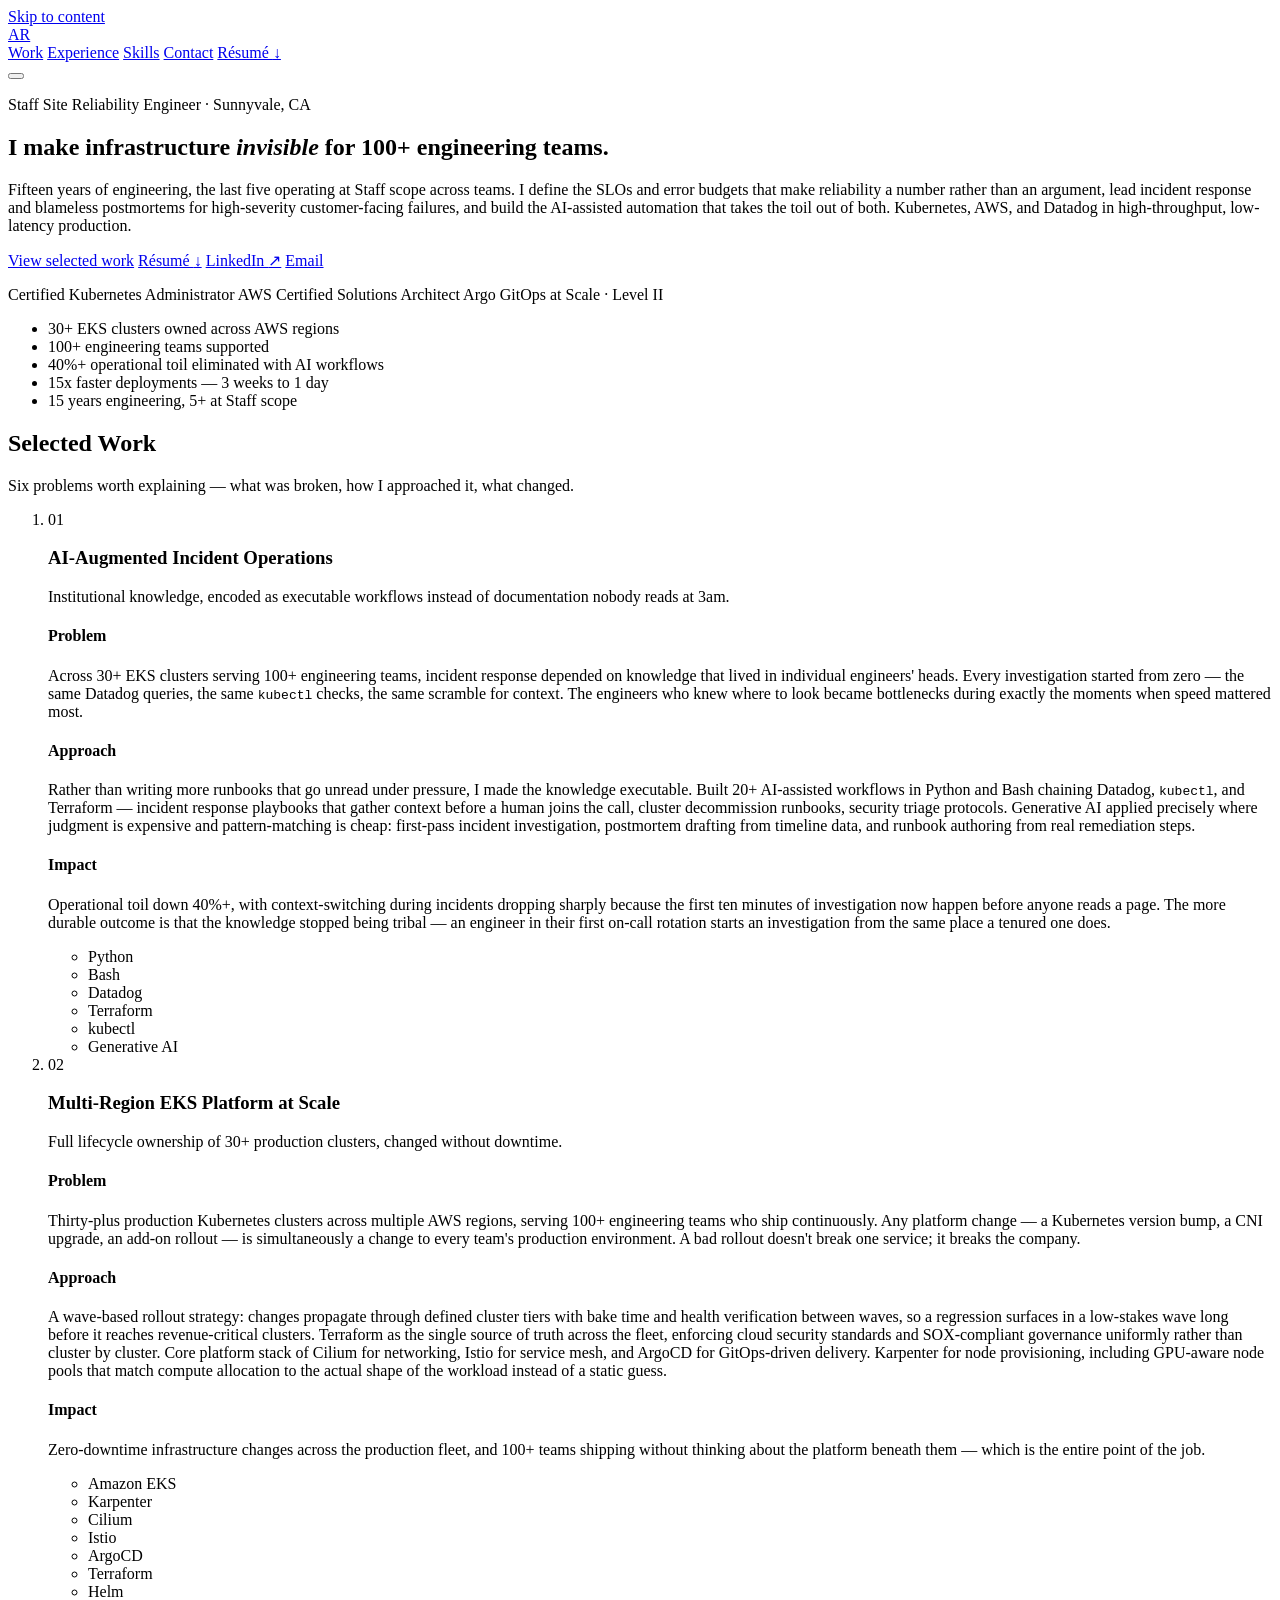
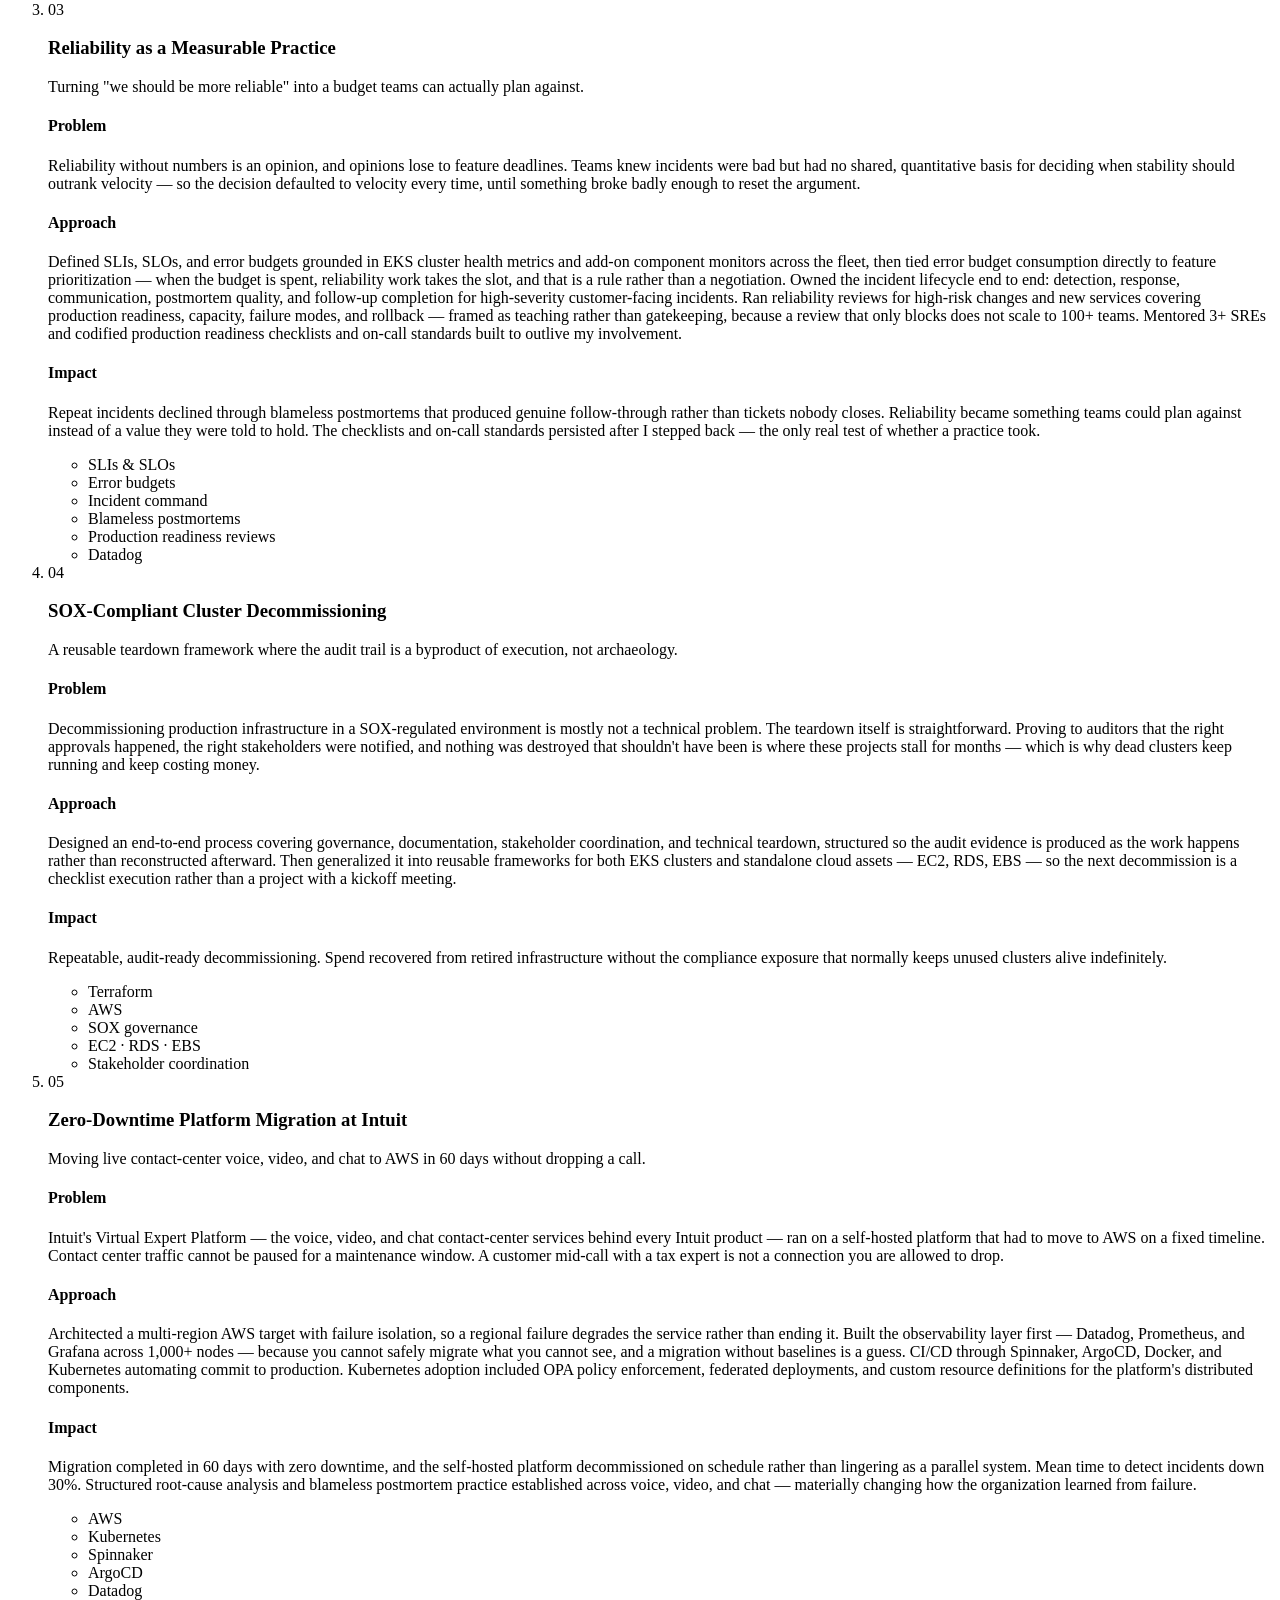
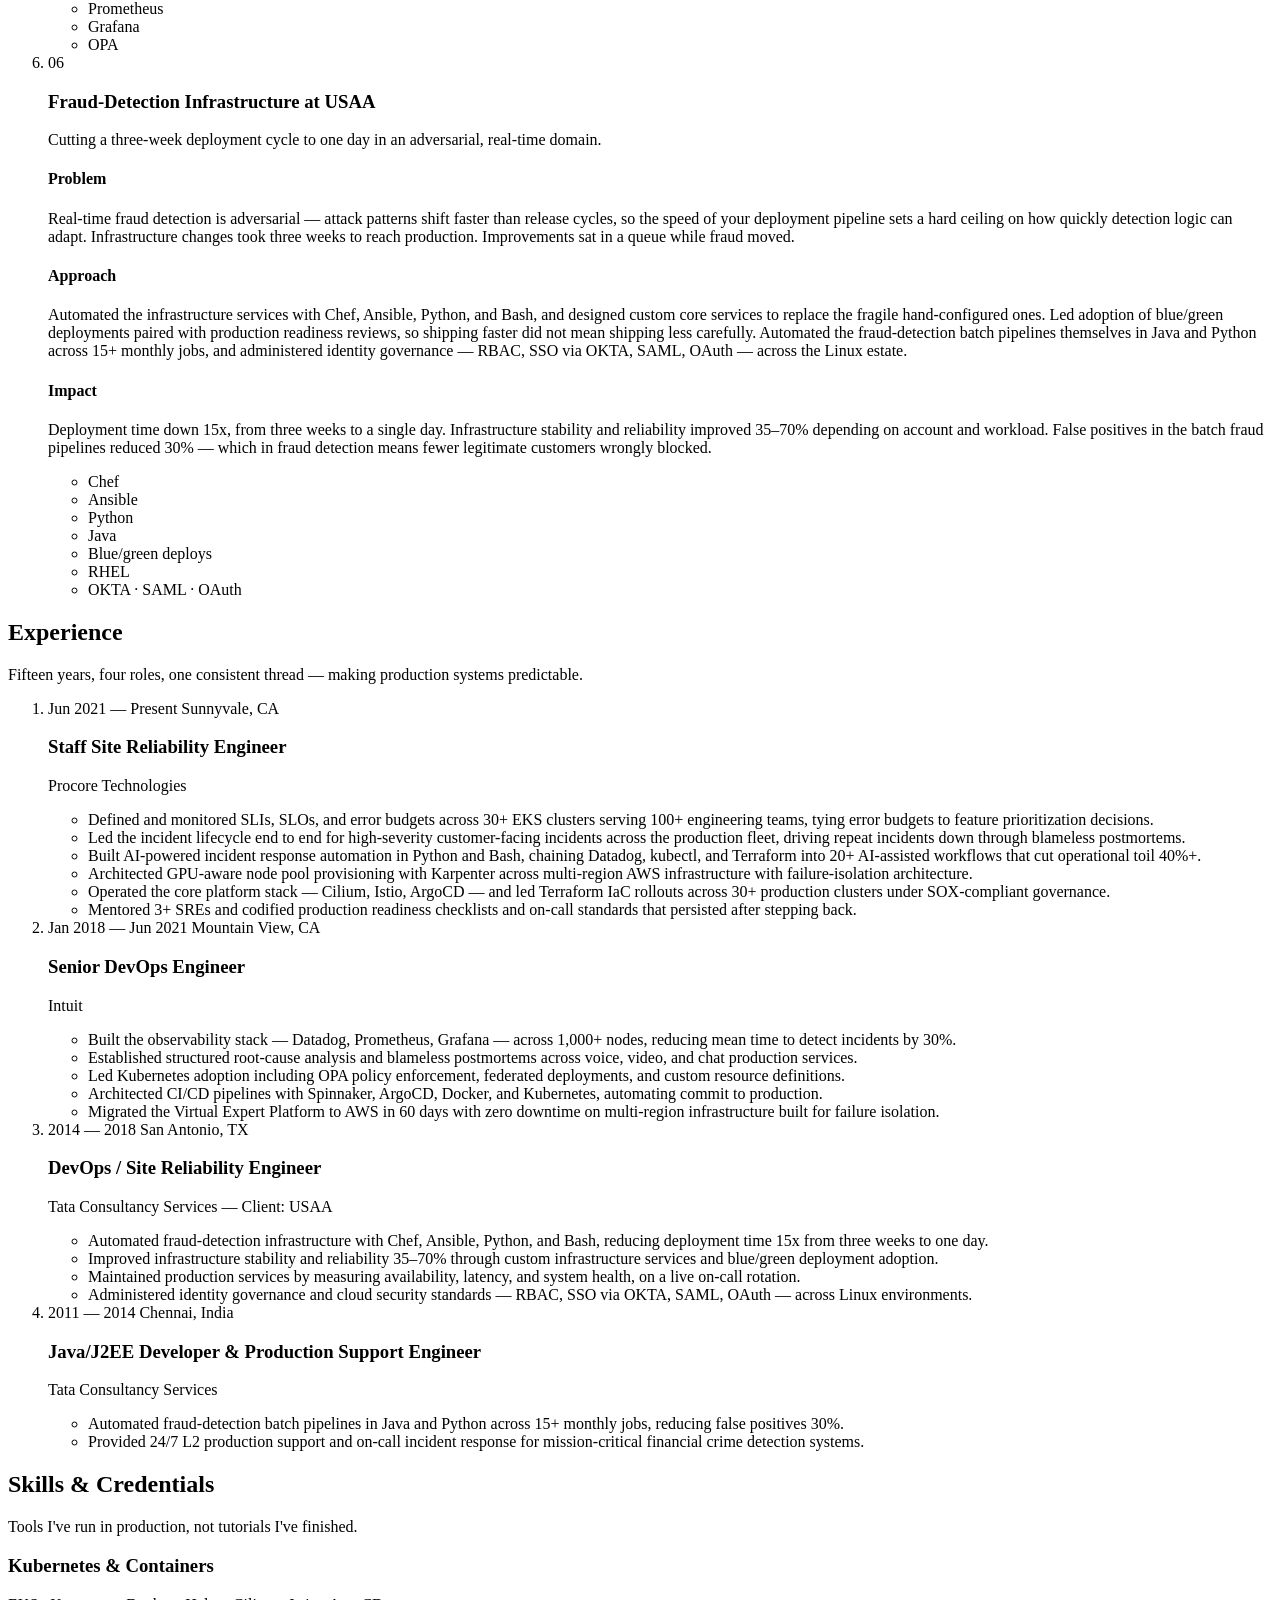
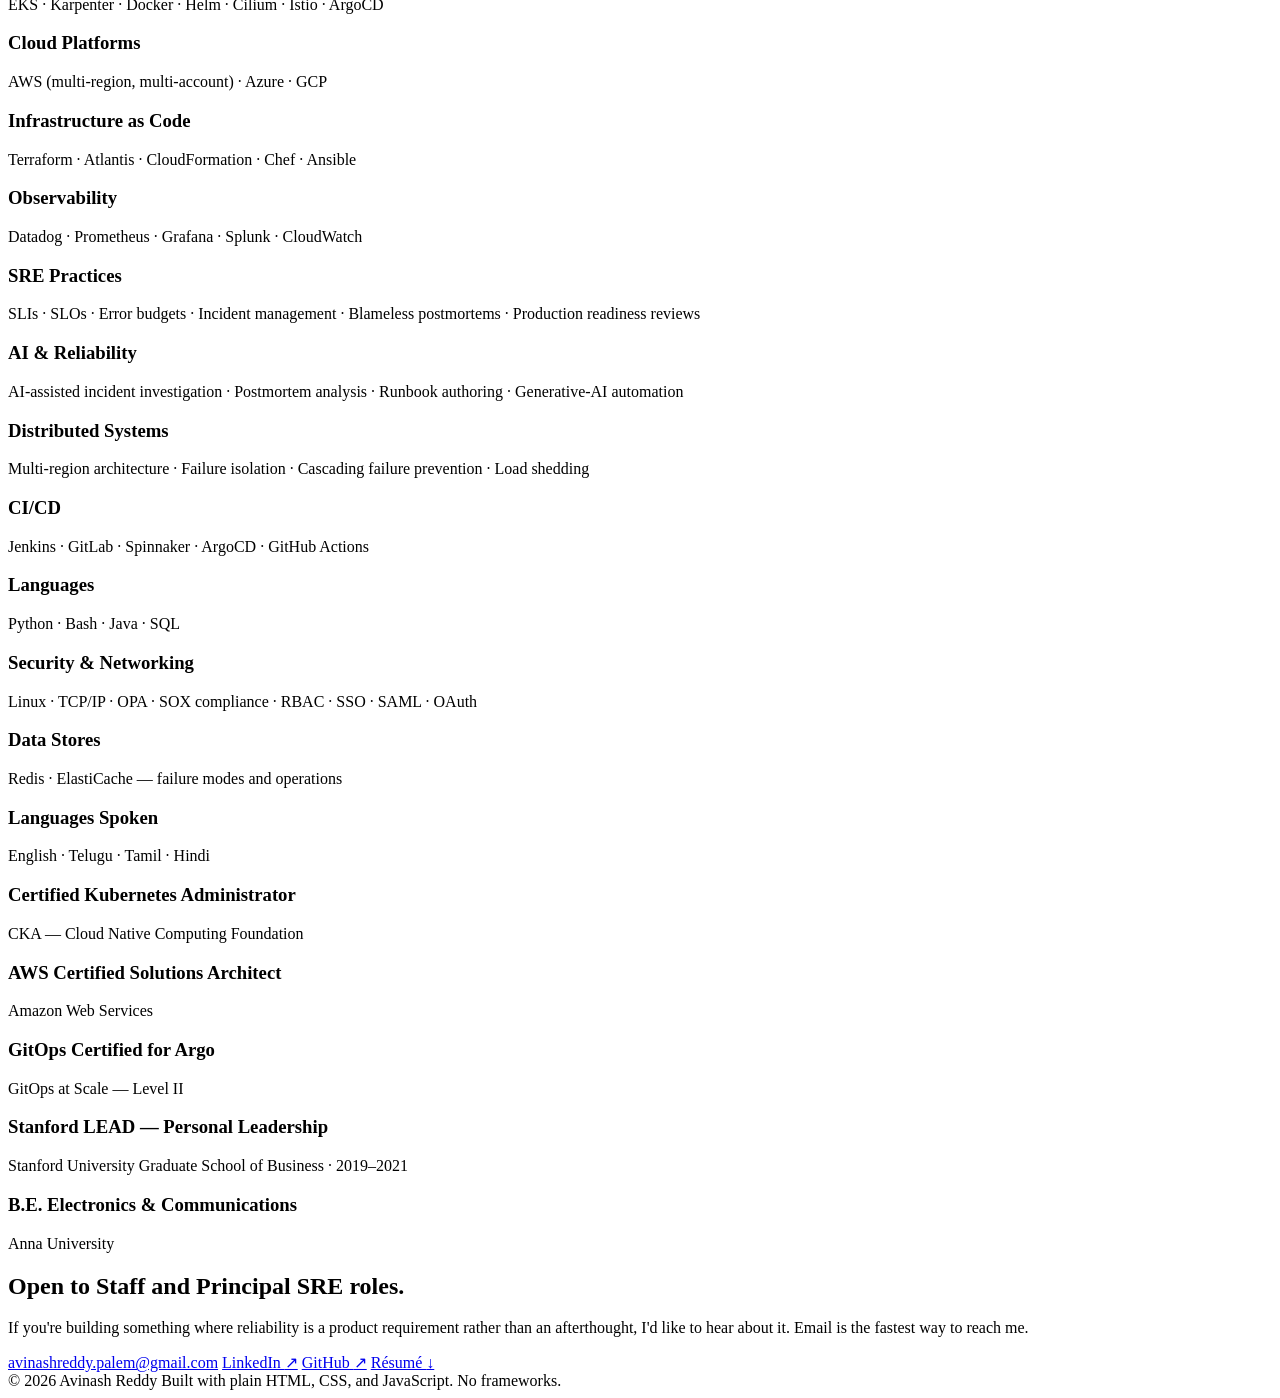
==== index.html @ bb4d5972 "Build Portfolio Site" ====
<!DOCTYPE html>
<html lang="en">
<head>
<meta charset="utf-8">
<meta name="viewport" content="width=device-width, initial-scale=1">
<title>Avinash Reddy — Staff Site Reliability Engineer</title>
<meta name="description" content="Staff Site Reliability Engineer with 15 years of engineering experience. Kubernetes, AWS, and Datadog at scale — 30+ EKS clusters, 100+ engineering teams, SLOs and error budgets, AI-powered incident automation. CKA certified. Sunnyvale, CA.">
<meta name="author" content="Avinash Reddy">
<link rel="canonical" href="https://areddy30.github.io/">

<meta property="og:type" content="profile">
<meta property="og:title" content="Avinash Reddy — Staff Site Reliability Engineer">
<meta property="og:description" content="15 years of engineering. 30+ EKS clusters, 100+ engineering teams, 40%+ operational toil eliminated through AI-powered incident automation.">
<meta property="og:url" content="https://areddy30.github.io/">
<meta property="og:image" content="https://areddy30.github.io/assets/og-image.png">
<meta name="twitter:card" content="summary_large_image">
<meta name="twitter:title" content="Avinash Reddy — Staff Site Reliability Engineer">
<meta name="twitter:description" content="15 years of engineering. 30+ EKS clusters, 100+ engineering teams, 40%+ operational toil eliminated through AI-powered incident automation.">
<meta name="twitter:image" content="https://areddy30.github.io/assets/og-image.png">

<meta name="theme-color" content="#0B0D10">
<link rel="icon" href="assets/favicon.svg" type="image/svg+xml">

<link rel="preconnect" href="https://fonts.googleapis.com">
<link rel="preconnect" href="https://fonts.gstatic.com" crossorigin>
<link href="https://fonts.googleapis.com/css2?family=Inter:wght@400;500;600;700&family=JetBrains+Mono:wght@400;500;700&display=swap" rel="stylesheet">
<link rel="stylesheet" href="css/style.css">

<script type="application/ld+json">
{
  "@context": "https://schema.org",
  "@type": "Person",
  "name": "Avinash Reddy",
  "jobTitle": "Staff Site Reliability Engineer",
  "url": "https://areddy30.github.io/",
  "email": "mailto:avinashreddy.palem@gmail.com",
  "worksFor": { "@type": "Organization", "name": "Procore Technologies" },
  "address": { "@type": "PostalAddress", "addressLocality": "Sunnyvale", "addressRegion": "CA", "addressCountry": "US" },
  "alumniOf": [
    { "@type": "CollegeOrUniversity", "name": "Stanford University Graduate School of Business" },
    { "@type": "CollegeOrUniversity", "name": "Anna University" }
  ],
  "knowsAbout": ["Site Reliability Engineering","Kubernetes","Amazon EKS","AWS","Terraform","Datadog","Service Level Objectives","Error Budgets","Incident Response","Observability","GitOps","ArgoCD","Istio","Cilium","Karpenter","Infrastructure as Code","Distributed Systems"],
  "hasCredential": [
    { "@type": "EducationalOccupationalCredential", "name": "Certified Kubernetes Administrator (CKA)" },
    { "@type": "EducationalOccupationalCredential", "name": "AWS Certified Solutions Architect" },
    { "@type": "EducationalOccupationalCredential", "name": "GitOps Certified for Argo — GitOps at Scale (Level II)" }
  ],
  "sameAs": ["https://www.linkedin.com/in/avinashreddy30","https://github.com/areddy30"]
}
</script>
</head>
<body>

<a class="skip-link" href="#main">Skip to content</a>

<header class="nav" id="nav">
  <div class="nav__inner">
    <a class="nav__mark" href="#top" aria-label="Avinash Reddy — home">AR</a>

    <nav class="nav__links" id="navLinks" aria-label="Primary">
      <a href="#work">Work</a>
      <a href="#experience">Experience</a>
      <a href="#skills">Skills</a>
      <a href="#contact">Contact</a>
      <a class="nav__cta" href="assets/resume.pdf" download>Résumé <span aria-hidden="true">↓</span></a>
    </nav>

    <button class="nav__toggle" id="navToggle" aria-label="Open menu" aria-expanded="false" aria-controls="navLinks">
      <span></span><span></span><span></span>
    </button>
  </div>
</header>

<main id="main">

  <!-- ============ HERO ============ -->
  <section class="hero" id="top">
    <div class="wrap">
      <p class="hero__eyebrow reveal">Staff Site Reliability Engineer · Sunnyvale, CA</p>

      <h1 class="hero__title reveal">
        I make infrastructure <em>invisible</em> for 100+ engineering teams.
      </h1>

      <p class="hero__lede reveal">
        Fifteen years of engineering, the last five operating at Staff scope across teams. I define the
        SLOs and error budgets that make reliability a number rather than an argument, lead incident
        response and blameless postmortems for high-severity customer-facing failures, and build the
        AI-assisted automation that takes the toil out of both. Kubernetes, AWS, and Datadog in
        high-throughput, low-latency production.
      </p>

      <div class="hero__actions reveal">
        <a class="btn btn--primary" href="#work">View selected work</a>
        <a class="btn" href="assets/resume.pdf" download>Résumé <span aria-hidden="true">↓</span></a>
        <a class="btn" href="https://www.linkedin.com/in/avinashreddy30" target="_blank" rel="noopener">LinkedIn <span aria-hidden="true">↗</span></a>
        <a class="btn" href="mailto:avinashreddy.palem@gmail.com">Email</a>
      </div>

      <p class="hero__creds reveal">
        <span>Certified Kubernetes Administrator</span>
        <span>AWS Certified Solutions Architect</span>
        <span>Argo GitOps at Scale · Level II</span>
      </p>
    </div>
  </section>

  <!-- ============ METRICS ============ -->
  <section class="metrics" aria-label="Impact at a glance">
    <div class="wrap">
      <ul class="metrics__grid">
        <li class="metric reveal">
          <span class="metric__fig" data-count="30" data-suffix="+">30+</span>
          <span class="metric__label">EKS clusters owned across AWS regions</span>
        </li>
        <li class="metric reveal">
          <span class="metric__fig" data-count="100" data-suffix="+">100+</span>
          <span class="metric__label">engineering teams supported</span>
        </li>
        <li class="metric reveal">
          <span class="metric__fig" data-count="40" data-suffix="%+">40%+</span>
          <span class="metric__label">operational toil eliminated with AI workflows</span>
        </li>
        <li class="metric reveal">
          <span class="metric__fig" data-count="15" data-suffix="x">15x</span>
          <span class="metric__label">faster deployments — 3 weeks to 1 day</span>
        </li>
        <li class="metric reveal">
          <span class="metric__fig" data-count="15" data-suffix="">15</span>
          <span class="metric__label">years engineering, 5+ at Staff scope</span>
        </li>
      </ul>
    </div>
  </section>

  <!-- ============ WORK ============ -->
  <section class="section" id="work">
    <div class="wrap">
      <header class="section__head reveal">
        <h2 class="section__title">Selected Work</h2>
        <p class="section__note">Six problems worth explaining — what was broken, how I approached it, what changed.</p>
      </header>

      <ol class="cases">

        <li class="case reveal">
          <div class="case__num" aria-hidden="true">01</div>
          <div class="case__body">
            <h3 class="case__title">AI-Augmented Incident Operations</h3>
            <p class="case__sum">Institutional knowledge, encoded as executable workflows instead of documentation nobody reads at 3am.</p>

            <div class="case__block">
              <h4>Problem</h4>
              <p>Across 30+ EKS clusters serving 100+ engineering teams, incident response depended on knowledge that lived in individual engineers' heads. Every investigation started from zero — the same Datadog queries, the same <code>kubectl</code> checks, the same scramble for context. The engineers who knew where to look became bottlenecks during exactly the moments when speed mattered most.</p>
            </div>

            <div class="case__block">
              <h4>Approach</h4>
              <p>Rather than writing more runbooks that go unread under pressure, I made the knowledge executable. Built 20+ AI-assisted workflows in Python and Bash chaining Datadog, <code>kubectl</code>, and Terraform — incident response playbooks that gather context before a human joins the call, cluster decommission runbooks, security triage protocols. Generative AI applied precisely where judgment is expensive and pattern-matching is cheap: first-pass incident investigation, postmortem drafting from timeline data, and runbook authoring from real remediation steps.</p>
            </div>

            <div class="case__block">
              <h4>Impact</h4>
              <p>Operational toil down 40%+, with context-switching during incidents dropping sharply because the first ten minutes of investigation now happen before anyone reads a page. The more durable outcome is that the knowledge stopped being tribal — an engineer in their first on-call rotation starts an investigation from the same place a tenured one does.</p>
            </div>

            <ul class="tags"><li>Python</li><li>Bash</li><li>Datadog</li><li>Terraform</li><li>kubectl</li><li>Generative AI</li></ul>
          </div>
        </li>

        <li class="case reveal">
          <div class="case__num" aria-hidden="true">02</div>
          <div class="case__body">
            <h3 class="case__title">Multi-Region EKS Platform at Scale</h3>
            <p class="case__sum">Full lifecycle ownership of 30+ production clusters, changed without downtime.</p>

            <div class="case__block">
              <h4>Problem</h4>
              <p>Thirty-plus production Kubernetes clusters across multiple AWS regions, serving 100+ engineering teams who ship continuously. Any platform change — a Kubernetes version bump, a CNI upgrade, an add-on rollout — is simultaneously a change to every team's production environment. A bad rollout doesn't break one service; it breaks the company.</p>
            </div>

            <div class="case__block">
              <h4>Approach</h4>
              <p>A wave-based rollout strategy: changes propagate through defined cluster tiers with bake time and health verification between waves, so a regression surfaces in a low-stakes wave long before it reaches revenue-critical clusters. Terraform as the single source of truth across the fleet, enforcing cloud security standards and SOX-compliant governance uniformly rather than cluster by cluster. Core platform stack of Cilium for networking, Istio for service mesh, and ArgoCD for GitOps-driven delivery. Karpenter for node provisioning, including GPU-aware node pools that match compute allocation to the actual shape of the workload instead of a static guess.</p>
            </div>

            <div class="case__block">
              <h4>Impact</h4>
              <p>Zero-downtime infrastructure changes across the production fleet, and 100+ teams shipping without thinking about the platform beneath them — which is the entire point of the job.</p>
            </div>

            <ul class="tags"><li>Amazon EKS</li><li>Karpenter</li><li>Cilium</li><li>Istio</li><li>ArgoCD</li><li>Terraform</li><li>Helm</li></ul>
          </div>
        </li>

        <li class="case reveal">
          <div class="case__num" aria-hidden="true">03</div>
          <div class="case__body">
            <h3 class="case__title">Reliability as a Measurable Practice</h3>
            <p class="case__sum">Turning "we should be more reliable" into a budget teams can actually plan against.</p>

            <div class="case__block">
              <h4>Problem</h4>
              <p>Reliability without numbers is an opinion, and opinions lose to feature deadlines. Teams knew incidents were bad but had no shared, quantitative basis for deciding when stability should outrank velocity — so the decision defaulted to velocity every time, until something broke badly enough to reset the argument.</p>
            </div>

            <div class="case__block">
              <h4>Approach</h4>
              <p>Defined SLIs, SLOs, and error budgets grounded in EKS cluster health metrics and add-on component monitors across the fleet, then tied error budget consumption directly to feature prioritization — when the budget is spent, reliability work takes the slot, and that is a rule rather than a negotiation. Owned the incident lifecycle end to end: detection, response, communication, postmortem quality, and follow-up completion for high-severity customer-facing incidents. Ran reliability reviews for high-risk changes and new services covering production readiness, capacity, failure modes, and rollback — framed as teaching rather than gatekeeping, because a review that only blocks does not scale to 100+ teams. Mentored 3+ SREs and codified production readiness checklists and on-call standards built to outlive my involvement.</p>
            </div>

            <div class="case__block">
              <h4>Impact</h4>
              <p>Repeat incidents declined through blameless postmortems that produced genuine follow-through rather than tickets nobody closes. Reliability became something teams could plan against instead of a value they were told to hold. The checklists and on-call standards persisted after I stepped back — the only real test of whether a practice took.</p>
            </div>

            <ul class="tags"><li>SLIs &amp; SLOs</li><li>Error budgets</li><li>Incident command</li><li>Blameless postmortems</li><li>Production readiness reviews</li><li>Datadog</li></ul>
          </div>
        </li>

        <li class="case reveal">
          <div class="case__num" aria-hidden="true">04</div>
          <div class="case__body">
            <h3 class="case__title">SOX-Compliant Cluster Decommissioning</h3>
            <p class="case__sum">A reusable teardown framework where the audit trail is a byproduct of execution, not archaeology.</p>

            <div class="case__block">
              <h4>Problem</h4>
              <p>Decommissioning production infrastructure in a SOX-regulated environment is mostly not a technical problem. The teardown itself is straightforward. Proving to auditors that the right approvals happened, the right stakeholders were notified, and nothing was destroyed that shouldn't have been is where these projects stall for months — which is why dead clusters keep running and keep costing money.</p>
            </div>

            <div class="case__block">
              <h4>Approach</h4>
              <p>Designed an end-to-end process covering governance, documentation, stakeholder coordination, and technical teardown, structured so the audit evidence is produced as the work happens rather than reconstructed afterward. Then generalized it into reusable frameworks for both EKS clusters and standalone cloud assets — EC2, RDS, EBS — so the next decommission is a checklist execution rather than a project with a kickoff meeting.</p>
            </div>

            <div class="case__block">
              <h4>Impact</h4>
              <p>Repeatable, audit-ready decommissioning. Spend recovered from retired infrastructure without the compliance exposure that normally keeps unused clusters alive indefinitely.</p>
            </div>

            <ul class="tags"><li>Terraform</li><li>AWS</li><li>SOX governance</li><li>EC2 · RDS · EBS</li><li>Stakeholder coordination</li></ul>
          </div>
        </li>

        <li class="case reveal">
          <div class="case__num" aria-hidden="true">05</div>
          <div class="case__body">
            <h3 class="case__title">Zero-Downtime Platform Migration at Intuit</h3>
            <p class="case__sum">Moving live contact-center voice, video, and chat to AWS in 60 days without dropping a call.</p>

            <div class="case__block">
              <h4>Problem</h4>
              <p>Intuit's Virtual Expert Platform — the voice, video, and chat contact-center services behind every Intuit product — ran on a self-hosted platform that had to move to AWS on a fixed timeline. Contact center traffic cannot be paused for a maintenance window. A customer mid-call with a tax expert is not a connection you are allowed to drop.</p>
            </div>

            <div class="case__block">
              <h4>Approach</h4>
              <p>Architected a multi-region AWS target with failure isolation, so a regional failure degrades the service rather than ending it. Built the observability layer first — Datadog, Prometheus, and Grafana across 1,000+ nodes — because you cannot safely migrate what you cannot see, and a migration without baselines is a guess. CI/CD through Spinnaker, ArgoCD, Docker, and Kubernetes automating commit to production. Kubernetes adoption included OPA policy enforcement, federated deployments, and custom resource definitions for the platform's distributed components.</p>
            </div>

            <div class="case__block">
              <h4>Impact</h4>
              <p>Migration completed in 60 days with zero downtime, and the self-hosted platform decommissioned on schedule rather than lingering as a parallel system. Mean time to detect incidents down 30%. Structured root-cause analysis and blameless postmortem practice established across voice, video, and chat — materially changing how the organization learned from failure.</p>
            </div>

            <ul class="tags"><li>AWS</li><li>Kubernetes</li><li>Spinnaker</li><li>ArgoCD</li><li>Datadog</li><li>Prometheus</li><li>Grafana</li><li>OPA</li></ul>
          </div>
        </li>

        <li class="case reveal">
          <div class="case__num" aria-hidden="true">06</div>
          <div class="case__body">
            <h3 class="case__title">Fraud-Detection Infrastructure at USAA</h3>
            <p class="case__sum">Cutting a three-week deployment cycle to one day in an adversarial, real-time domain.</p>

            <div class="case__block">
              <h4>Problem</h4>
              <p>Real-time fraud detection is adversarial — attack patterns shift faster than release cycles, so the speed of your deployment pipeline sets a hard ceiling on how quickly detection logic can adapt. Infrastructure changes took three weeks to reach production. Improvements sat in a queue while fraud moved.</p>
            </div>

            <div class="case__block">
              <h4>Approach</h4>
              <p>Automated the infrastructure services with Chef, Ansible, Python, and Bash, and designed custom core services to replace the fragile hand-configured ones. Led adoption of blue/green deployments paired with production readiness reviews, so shipping faster did not mean shipping less carefully. Automated the fraud-detection batch pipelines themselves in Java and Python across 15+ monthly jobs, and administered identity governance — RBAC, SSO via OKTA, SAML, OAuth — across the Linux estate.</p>
            </div>

            <div class="case__block">
              <h4>Impact</h4>
              <p>Deployment time down 15x, from three weeks to a single day. Infrastructure stability and reliability improved 35–70% depending on account and workload. False positives in the batch fraud pipelines reduced 30% — which in fraud detection means fewer legitimate customers wrongly blocked.</p>
            </div>

            <ul class="tags"><li>Chef</li><li>Ansible</li><li>Python</li><li>Java</li><li>Blue/green deploys</li><li>RHEL</li><li>OKTA · SAML · OAuth</li></ul>
          </div>
        </li>

      </ol>
    </div>
  </section>

  <!-- ============ EXPERIENCE ============ -->
  <section class="section" id="experience">
    <div class="wrap">
      <header class="section__head reveal">
        <h2 class="section__title">Experience</h2>
        <p class="section__note">Fifteen years, four roles, one consistent thread — making production systems predictable.</p>
      </header>

      <ol class="roles">

        <li class="role reveal">
          <div class="role__meta">
            <span class="role__dates">Jun 2021 — Present</span>
            <span class="role__loc">Sunnyvale, CA</span>
          </div>
          <div class="role__body">
            <h3 class="role__title">Staff Site Reliability Engineer</h3>
            <p class="role__co">Procore Technologies</p>
            <ul class="role__points">
              <li>Defined and monitored SLIs, SLOs, and error budgets across 30+ EKS clusters serving 100+ engineering teams, tying error budgets to feature prioritization decisions.</li>
              <li>Led the incident lifecycle end to end for high-severity customer-facing incidents across the production fleet, driving repeat incidents down through blameless postmortems.</li>
              <li>Built AI-powered incident response automation in Python and Bash, chaining Datadog, kubectl, and Terraform into 20+ AI-assisted workflows that cut operational toil 40%+.</li>
              <li>Architected GPU-aware node pool provisioning with Karpenter across multi-region AWS infrastructure with failure-isolation architecture.</li>
              <li>Operated the core platform stack — Cilium, Istio, ArgoCD — and led Terraform IaC rollouts across 30+ production clusters under SOX-compliant governance.</li>
              <li>Mentored 3+ SREs and codified production readiness checklists and on-call standards that persisted after stepping back.</li>
            </ul>
          </div>
        </li>

        <li class="role reveal">
          <div class="role__meta">
            <span class="role__dates">Jan 2018 — Jun 2021</span>
            <span class="role__loc">Mountain View, CA</span>
          </div>
          <div class="role__body">
            <h3 class="role__title">Senior DevOps Engineer</h3>
            <p class="role__co">Intuit</p>
            <ul class="role__points">
              <li>Built the observability stack — Datadog, Prometheus, Grafana — across 1,000+ nodes, reducing mean time to detect incidents by 30%.</li>
              <li>Established structured root-cause analysis and blameless postmortems across voice, video, and chat production services.</li>
              <li>Led Kubernetes adoption including OPA policy enforcement, federated deployments, and custom resource definitions.</li>
              <li>Architected CI/CD pipelines with Spinnaker, ArgoCD, Docker, and Kubernetes, automating commit to production.</li>
              <li>Migrated the Virtual Expert Platform to AWS in 60 days with zero downtime on multi-region infrastructure built for failure isolation.</li>
            </ul>
          </div>
        </li>

        <li class="role reveal">
          <div class="role__meta">
            <span class="role__dates">2014 — 2018</span>
            <span class="role__loc">San Antonio, TX</span>
          </div>
          <div class="role__body">
            <h3 class="role__title">DevOps / Site Reliability Engineer</h3>
            <p class="role__co">Tata Consultancy Services <span class="role__client">— Client: USAA</span></p>
            <ul class="role__points">
              <li>Automated fraud-detection infrastructure with Chef, Ansible, Python, and Bash, reducing deployment time 15x from three weeks to one day.</li>
              <li>Improved infrastructure stability and reliability 35–70% through custom infrastructure services and blue/green deployment adoption.</li>
              <li>Maintained production services by measuring availability, latency, and system health, on a live on-call rotation.</li>
              <li>Administered identity governance and cloud security standards — RBAC, SSO via OKTA, SAML, OAuth — across Linux environments.</li>
            </ul>
          </div>
        </li>

        <li class="role reveal">
          <div class="role__meta">
            <span class="role__dates">2011 — 2014</span>
            <span class="role__loc">Chennai, India</span>
          </div>
          <div class="role__body">
            <h3 class="role__title">Java/J2EE Developer &amp; Production Support Engineer</h3>
            <p class="role__co">Tata Consultancy Services</p>
            <ul class="role__points">
              <li>Automated fraud-detection batch pipelines in Java and Python across 15+ monthly jobs, reducing false positives 30%.</li>
              <li>Provided 24/7 L2 production support and on-call incident response for mission-critical financial crime detection systems.</li>
            </ul>
          </div>
        </li>

      </ol>
    </div>
  </section>

  <!-- ============ SKILLS ============ -->
  <section class="section" id="skills">
    <div class="wrap">
      <header class="section__head reveal">
        <h2 class="section__title">Skills &amp; Credentials</h2>
        <p class="section__note">Tools I've run in production, not tutorials I've finished.</p>
      </header>

      <div class="skills reveal">
        <div class="skill"><h3>Kubernetes &amp; Containers</h3><p>EKS · Karpenter · Docker · Helm · Cilium · Istio · ArgoCD</p></div>
        <div class="skill"><h3>Cloud Platforms</h3><p>AWS (multi-region, multi-account) · Azure · GCP</p></div>
        <div class="skill"><h3>Infrastructure as Code</h3><p>Terraform · Atlantis · CloudFormation · Chef · Ansible</p></div>
        <div class="skill"><h3>Observability</h3><p>Datadog · Prometheus · Grafana · Splunk · CloudWatch</p></div>
        <div class="skill"><h3>SRE Practices</h3><p>SLIs · SLOs · Error budgets · Incident management · Blameless postmortems · Production readiness reviews</p></div>
        <div class="skill"><h3>AI &amp; Reliability</h3><p>AI-assisted incident investigation · Postmortem analysis · Runbook authoring · Generative-AI automation</p></div>
        <div class="skill"><h3>Distributed Systems</h3><p>Multi-region architecture · Failure isolation · Cascading failure prevention · Load shedding</p></div>
        <div class="skill"><h3>CI/CD</h3><p>Jenkins · GitLab · Spinnaker · ArgoCD · GitHub Actions</p></div>
        <div class="skill"><h3>Languages</h3><p>Python · Bash · Java · SQL</p></div>
        <div class="skill"><h3>Security &amp; Networking</h3><p>Linux · TCP/IP · OPA · SOX compliance · RBAC · SSO · SAML · OAuth</p></div>
        <div class="skill"><h3>Data Stores</h3><p>Redis · ElastiCache — failure modes and operations</p></div>
        <div class="skill"><h3>Languages Spoken</h3><p>English · Telugu · Tamil · Hindi</p></div>
      </div>

      <div class="creds reveal">
        <div class="cred">
          <h3>Certified Kubernetes Administrator</h3>
          <p>CKA — Cloud Native Computing Foundation</p>
        </div>
        <div class="cred">
          <h3>AWS Certified Solutions Architect</h3>
          <p>Amazon Web Services</p>
        </div>
        <div class="cred">
          <h3>GitOps Certified for Argo</h3>
          <p>GitOps at Scale — Level II</p>
        </div>
        <div class="cred">
          <h3>Stanford LEAD — Personal Leadership</h3>
          <p>Stanford University Graduate School of Business · 2019–2021</p>
        </div>
        <div class="cred">
          <h3>B.E. Electronics &amp; Communications</h3>
          <p>Anna University</p>
        </div>
      </div>
    </div>
  </section>

  <!-- ============ CONTACT ============ -->
  <section class="contact" id="contact">
    <div class="wrap">
      <h2 class="contact__title reveal">Open to Staff and Principal SRE roles.</h2>
      <p class="contact__lede reveal">
        If you're building something where reliability is a product requirement rather than an afterthought,
        I'd like to hear about it. Email is the fastest way to reach me.
      </p>
      <div class="contact__links reveal">
        <a class="btn btn--primary" href="mailto:avinashreddy.palem@gmail.com">avinashreddy.palem@gmail.com</a>
        <a class="btn" href="https://www.linkedin.com/in/avinashreddy30" target="_blank" rel="noopener">LinkedIn <span aria-hidden="true">↗</span></a>
        <a class="btn" href="https://github.com/areddy30" target="_blank" rel="noopener">GitHub <span aria-hidden="true">↗</span></a>
        <a class="btn" href="assets/resume.pdf" download>Résumé <span aria-hidden="true">↓</span></a>
      </div>
    </div>
  </section>

</main>

<footer class="foot">
  <div class="wrap foot__inner">
    <span>© <span id="year">2026</span> Avinash Reddy</span>
    <span class="foot__mono">Built with plain HTML, CSS, and JavaScript. No frameworks.</span>
  </div>
</footer>

<script src="js/main.js"></script>
</body>
</html>
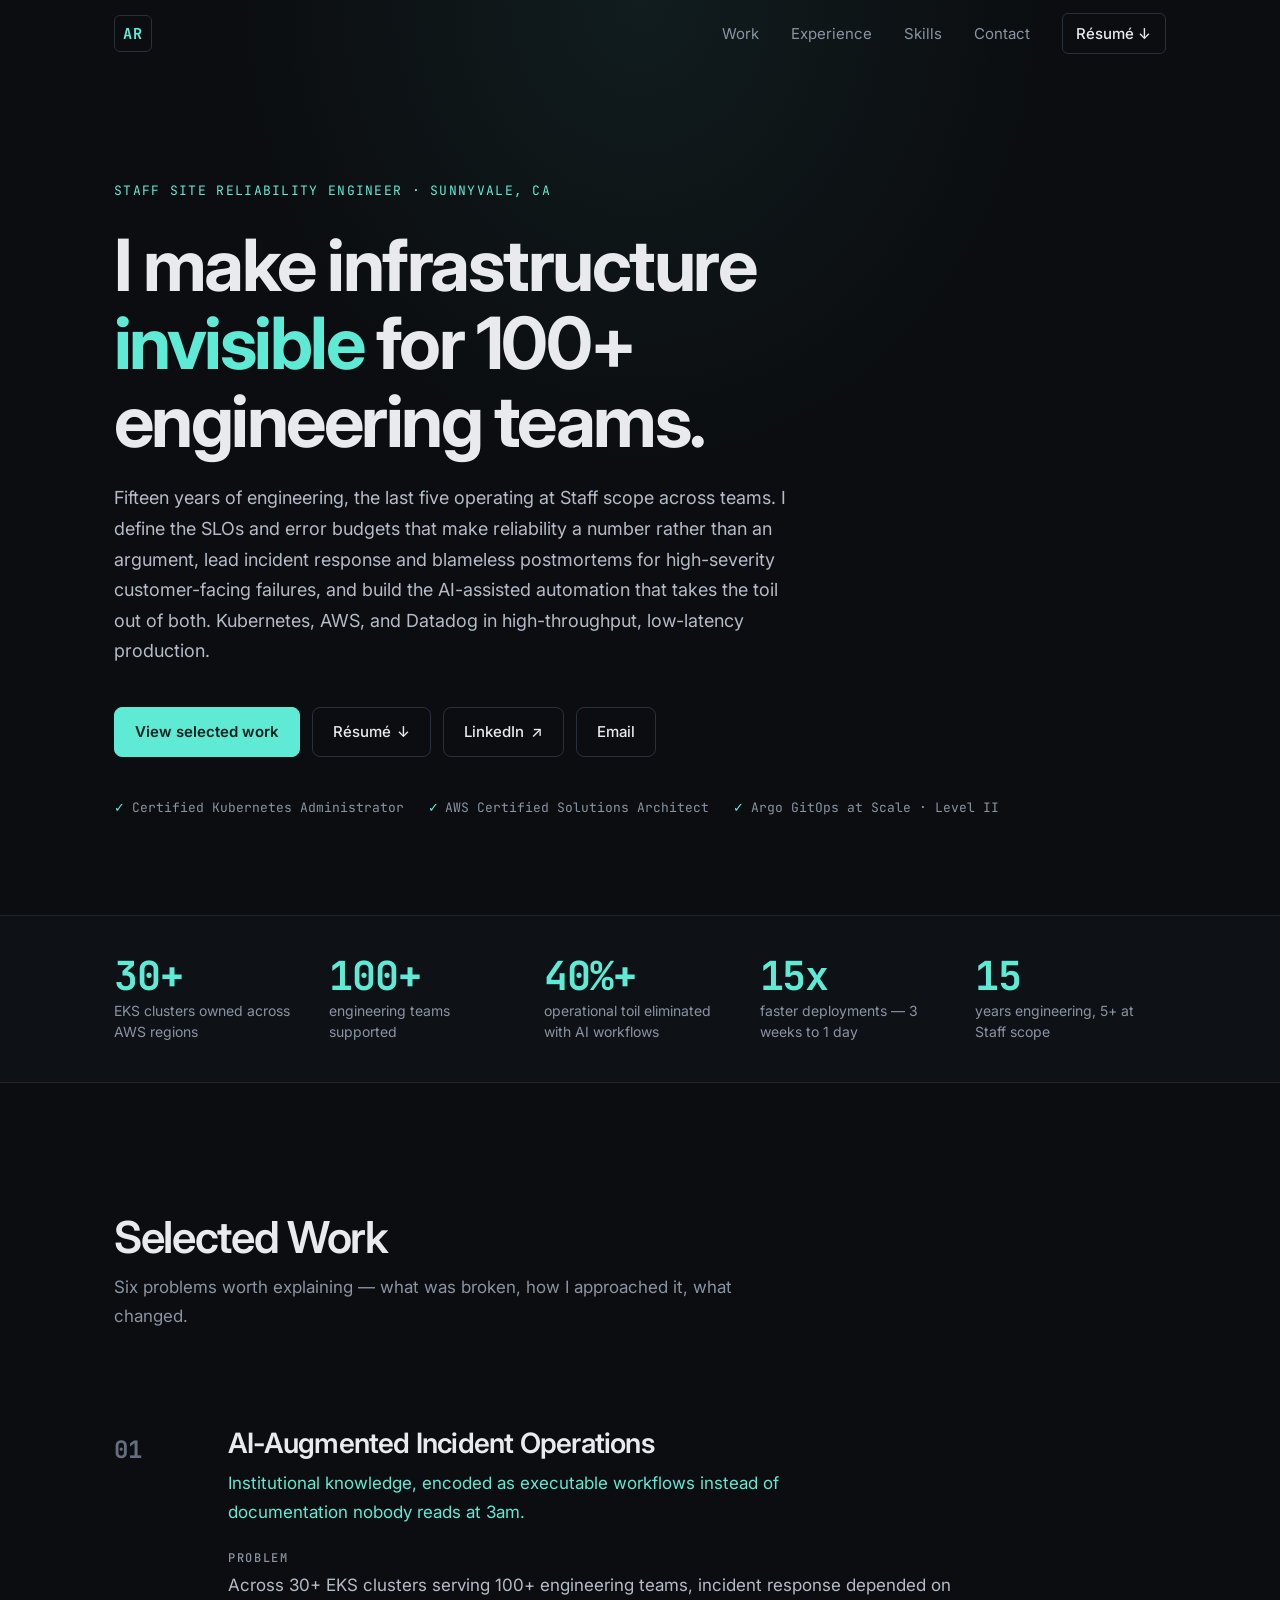
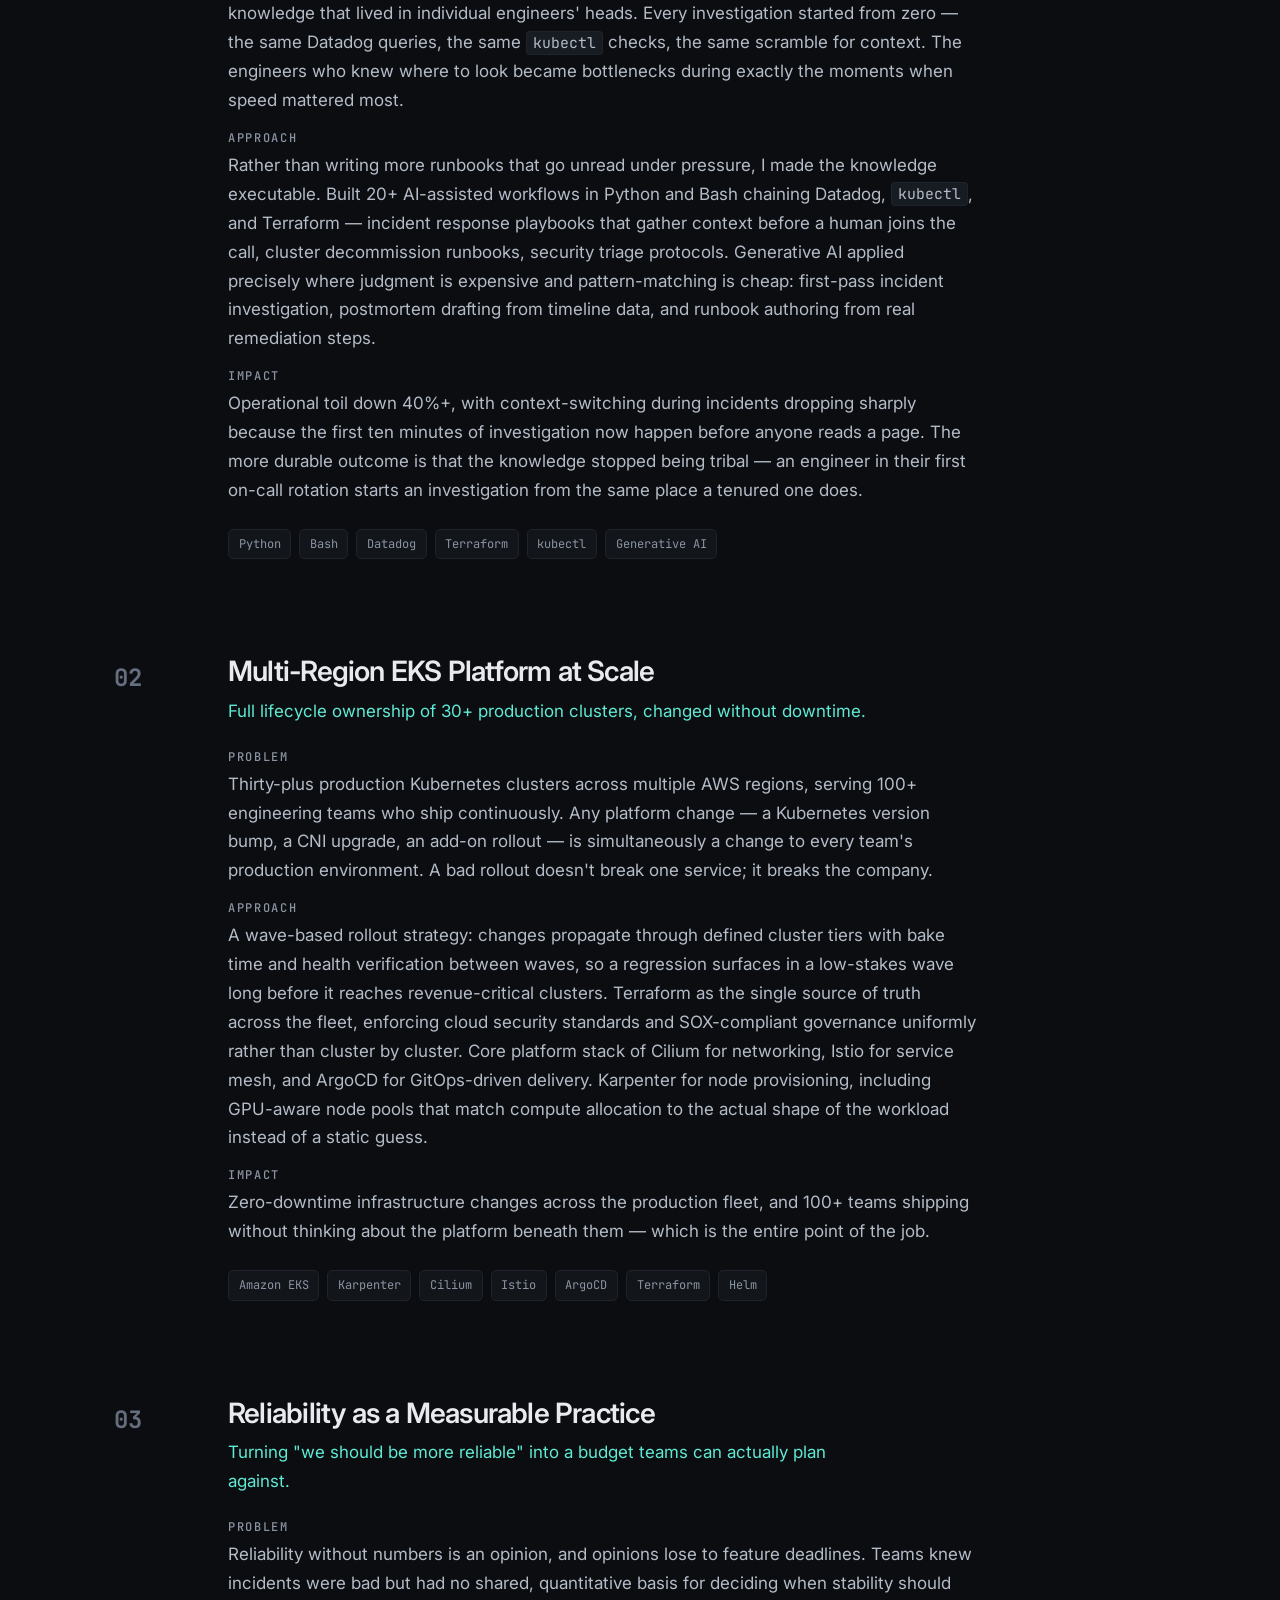
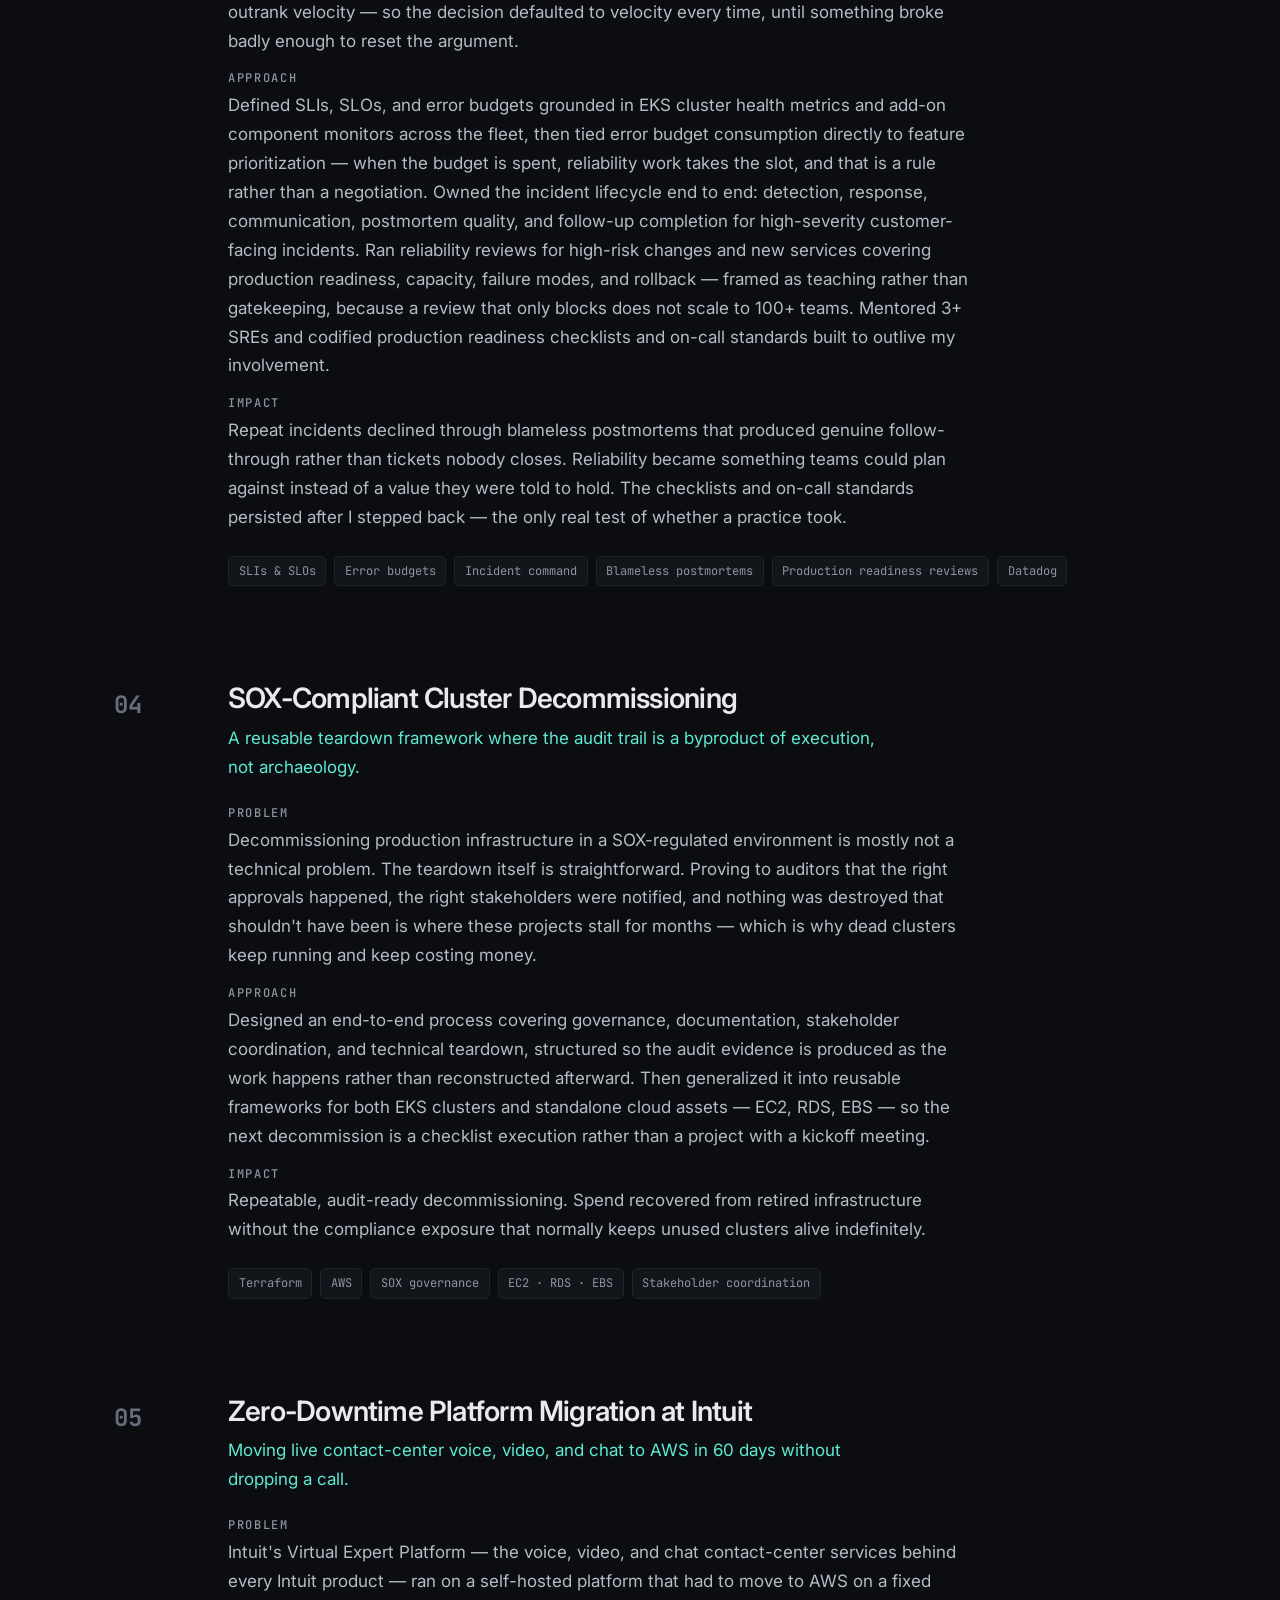
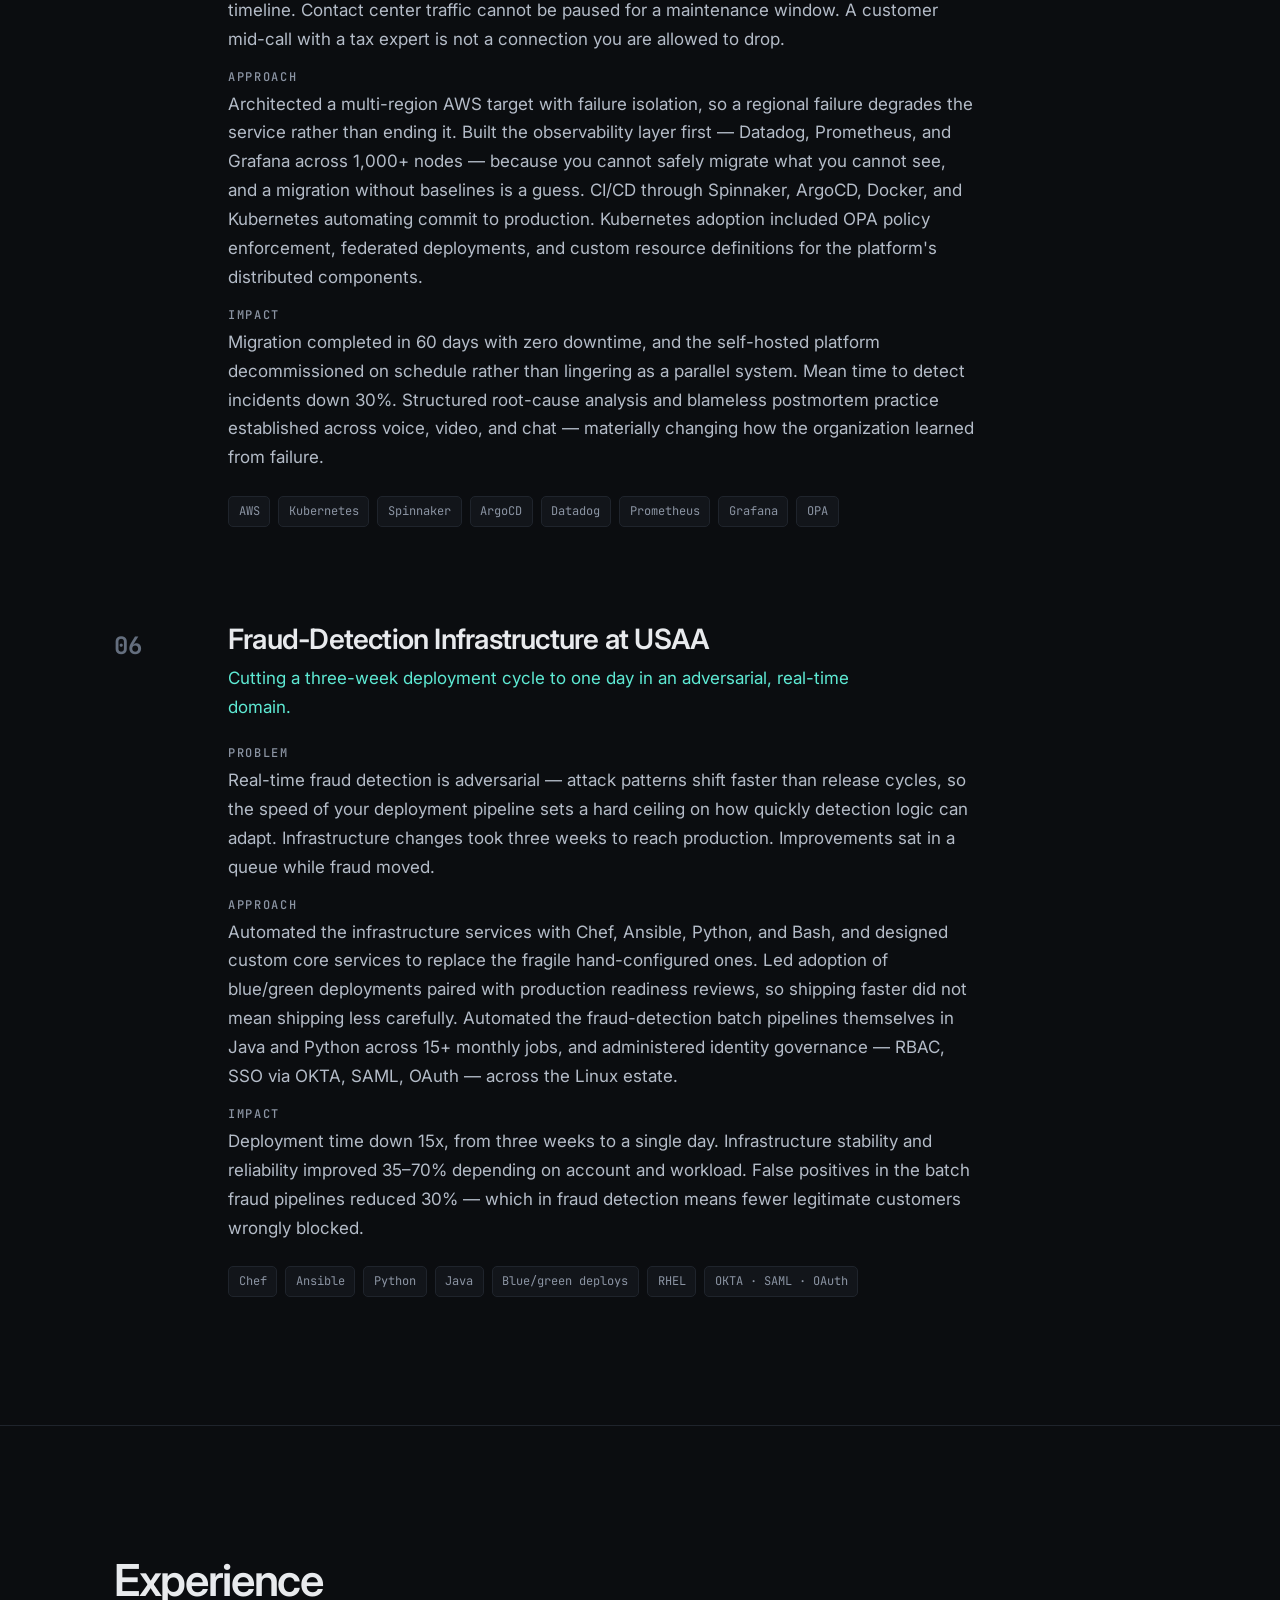
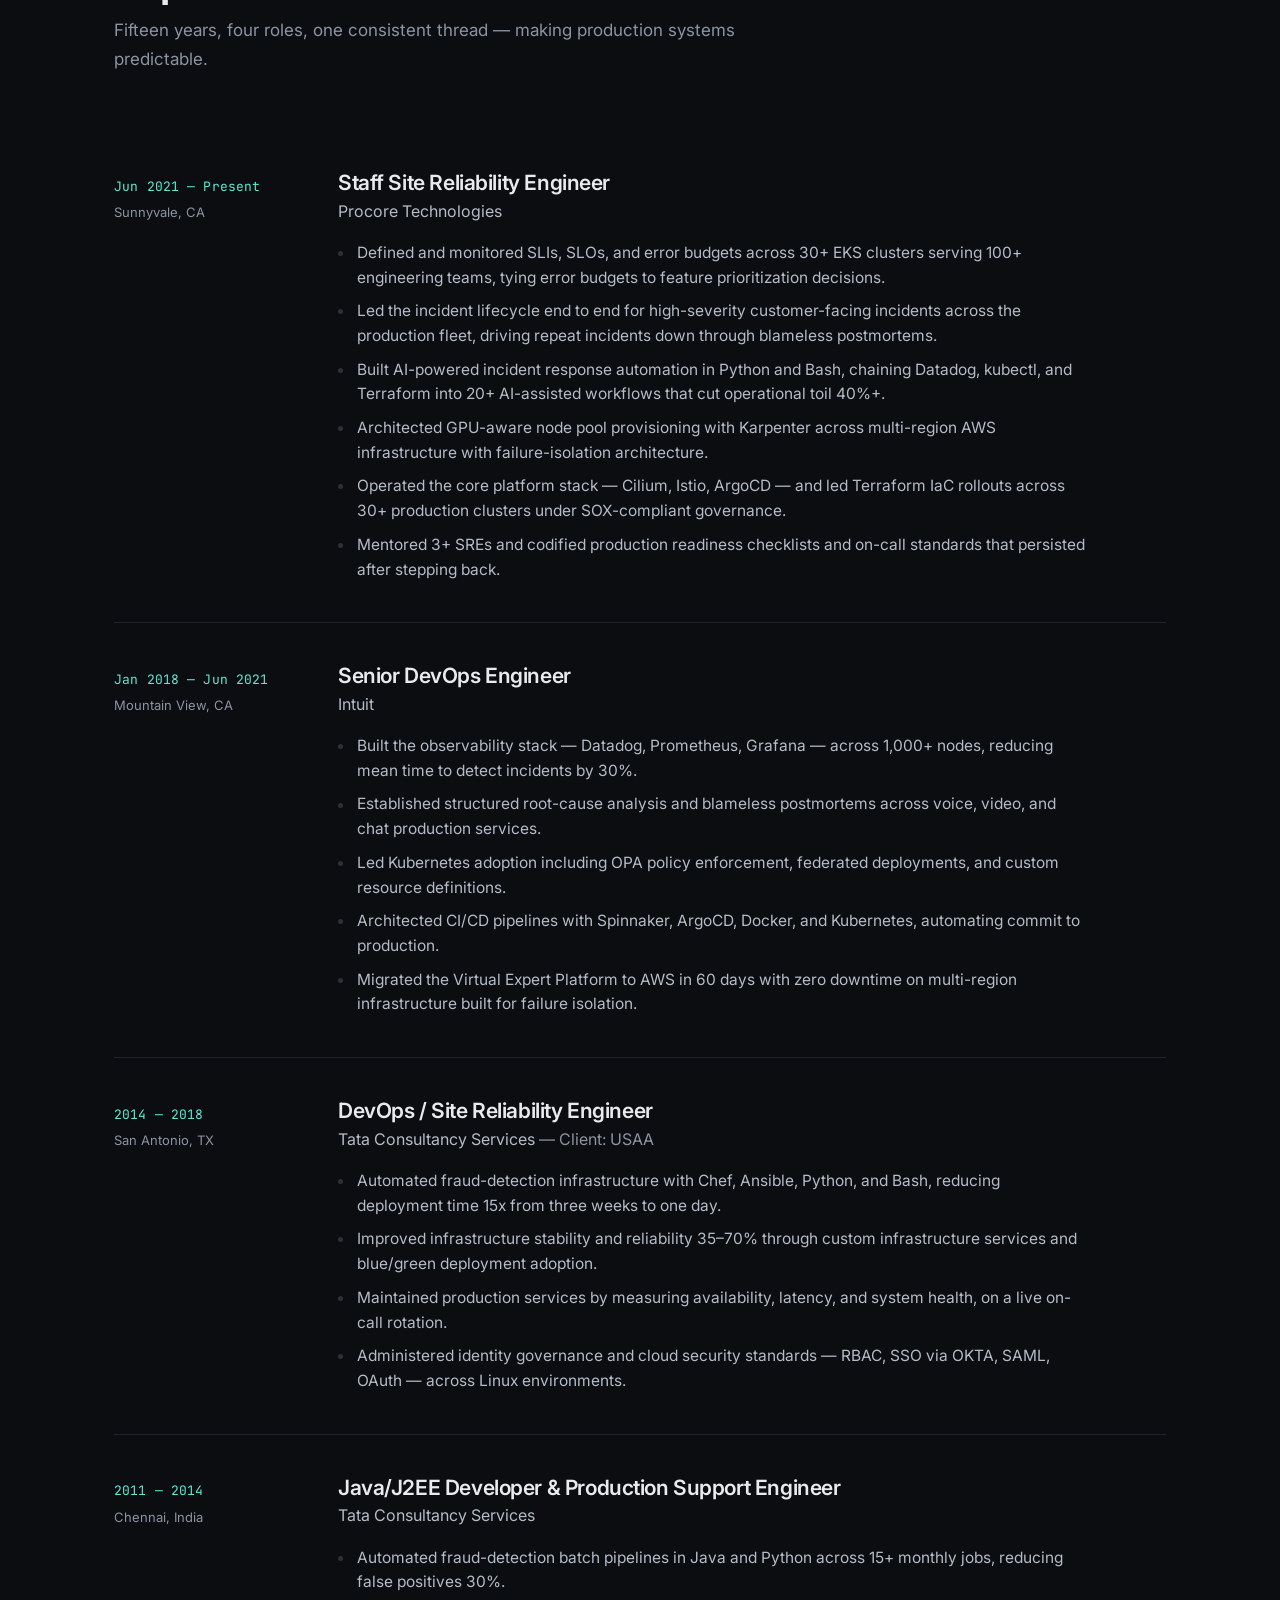
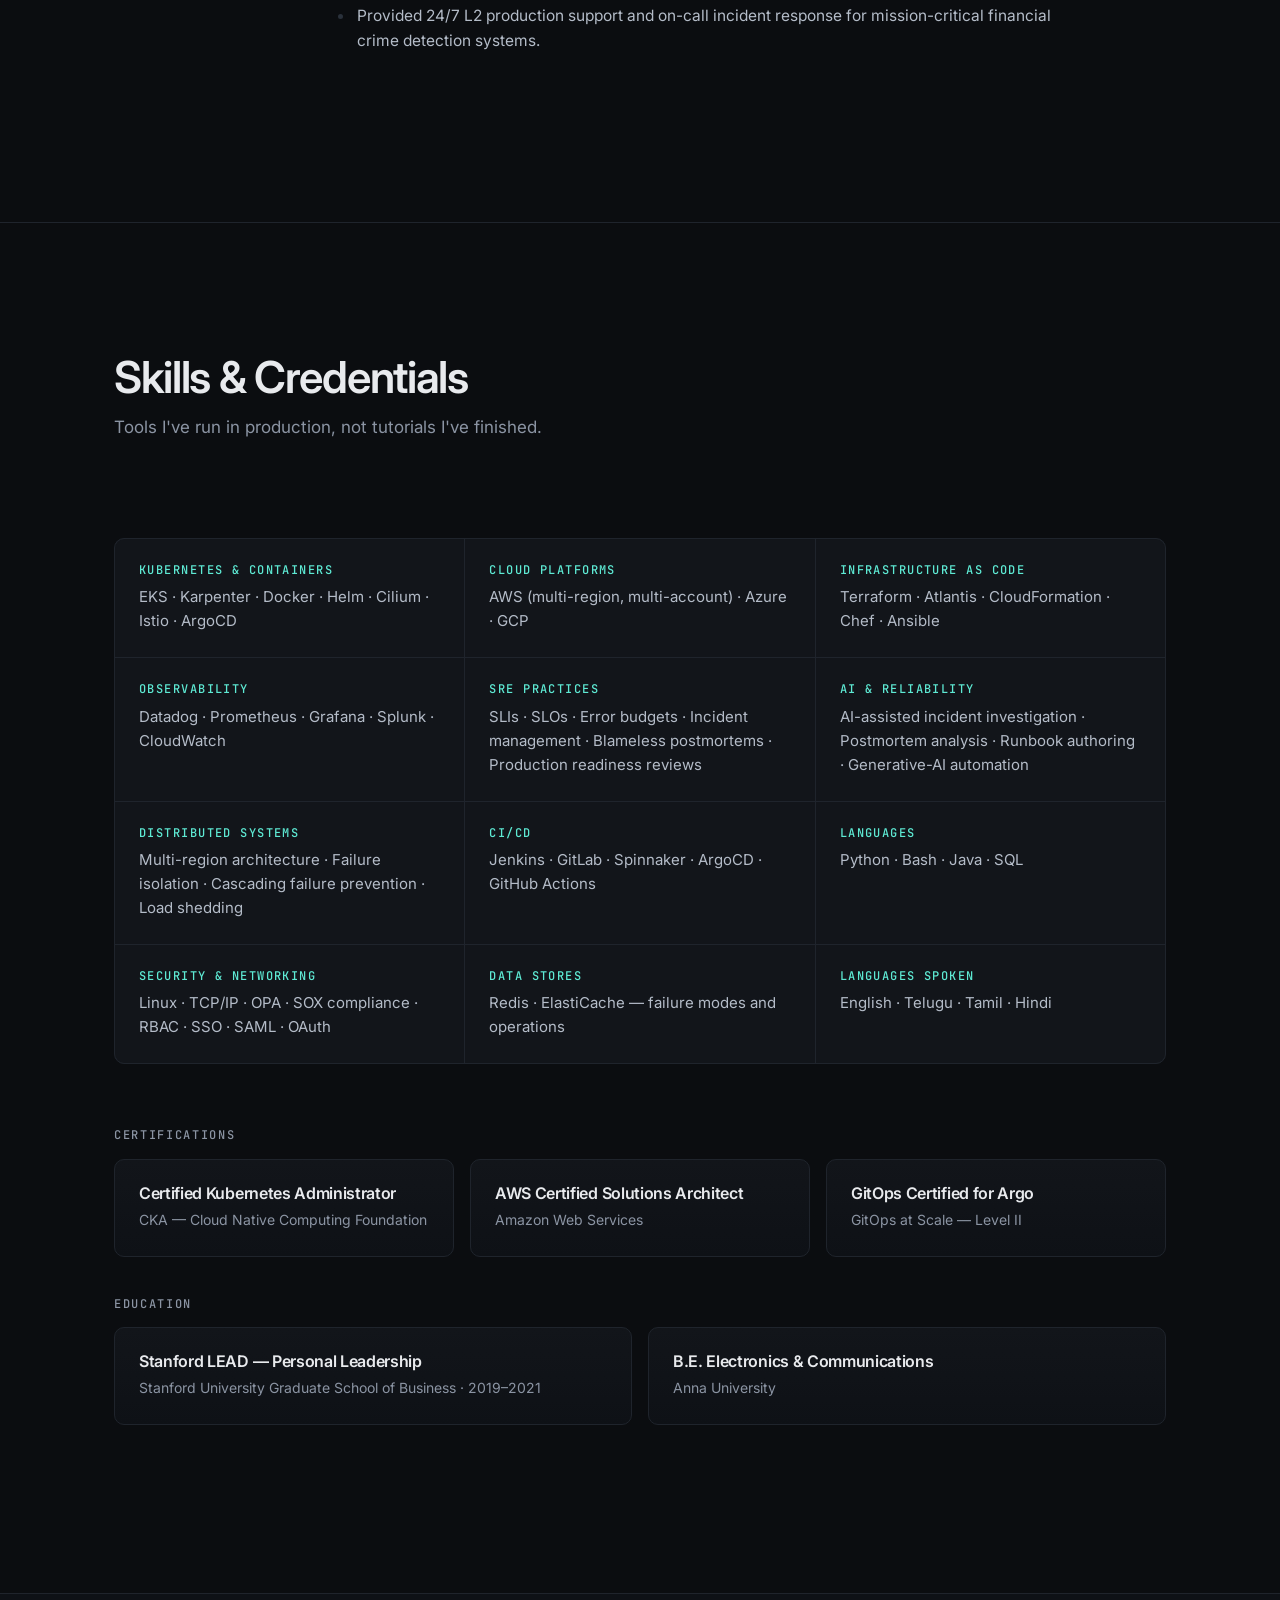
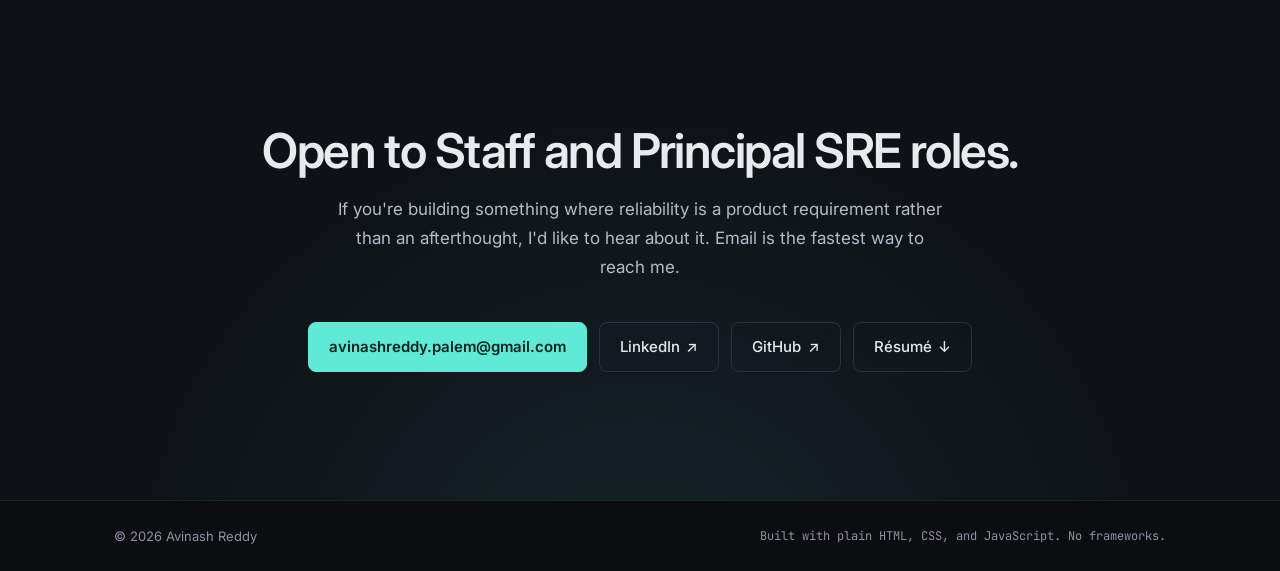
==== commit d1e2b816: "Restore site folder structure" ====
--- a/index.html
+++ b/index.html
@@ -25,6 +25,11 @@
 <link rel="preconnect" href="https://fonts.gstatic.com" crossorigin>
 <link href="https://fonts.googleapis.com/css2?family=Inter:wght@400;500;600;700&family=JetBrains+Mono:wght@400;500;700&display=swap" rel="stylesheet">
 <link rel="stylesheet" href="css/style.css">
+
+<!-- Marks the document as script-enabled BEFORE first paint, so the reveal
+     animation's initial opacity:0 only applies when JS can undo it.
+     Without this, a visitor with JS disabled sees a blank page. -->
+<script>document.documentElement.className += ' js';</script>
 
 <script type="application/ld+json">
 {
@@ -404,26 +409,35 @@
         <div class="skill"><h3>Languages Spoken</h3><p>English · Telugu · Tamil · Hindi</p></div>
       </div>
 
-      <div class="creds reveal">
-        <div class="cred">
-          <h3>Certified Kubernetes Administrator</h3>
-          <p>CKA — Cloud Native Computing Foundation</p>
+      <div class="reveal">
+        <h3 class="subhead">Certifications</h3>
+        <div class="creds creds--3">
+          <div class="cred">
+            <h4>Certified Kubernetes Administrator</h4>
+            <p>CKA — Cloud Native Computing Foundation</p>
+          </div>
+          <div class="cred">
+            <h4>AWS Certified Solutions Architect</h4>
+            <p>Amazon Web Services</p>
+          </div>
+          <div class="cred">
+            <h4>GitOps Certified for Argo</h4>
+            <p>GitOps at Scale — Level II</p>
+          </div>
         </div>
-        <div class="cred">
-          <h3>AWS Certified Solutions Architect</h3>
-          <p>Amazon Web Services</p>
-        </div>
-        <div class="cred">
-          <h3>GitOps Certified for Argo</h3>
-          <p>GitOps at Scale — Level II</p>
-        </div>
-        <div class="cred">
-          <h3>Stanford LEAD — Personal Leadership</h3>
-          <p>Stanford University Graduate School of Business · 2019–2021</p>
-        </div>
-        <div class="cred">
-          <h3>B.E. Electronics &amp; Communications</h3>
-          <p>Anna University</p>
+      </div>
+
+      <div class="reveal">
+        <h3 class="subhead">Education</h3>
+        <div class="creds creds--2">
+          <div class="cred">
+            <h4>Stanford LEAD — Personal Leadership</h4>
+            <p>Stanford University Graduate School of Business · 2019–2021</p>
+          </div>
+          <div class="cred">
+            <h4>B.E. Electronics &amp; Communications</h4>
+            <p>Anna University</p>
+          </div>
         </div>
       </div>
     </div>
--- a/css/style.css
+++ b/css/style.css
@@ -0,0 +1,491 @@
+/* =========================================================
+   Avinash Reddy — Portfolio
+   Design tokens → reset → layout → components → responsive
+   ========================================================= */
+
+:root {
+  /* Color */
+  --bg:          #0B0D10;
+  --bg-alt:      #0E1116;
+  --surface:     #12151A;
+  --surface-2:   #171B22;
+  --border:      #1F242C;
+  --border-lit:  #2A313B;
+  --text:        #E8EAED;
+  --text-mid:    #B4BCC8;
+  --text-dim:    #8B94A3;
+  --accent:      #5EEAD4;
+  --accent-dim:  #2DD4BF;
+  --accent-soft: rgba(94, 234, 212, 0.10);
+
+  /* Type */
+  --sans: 'Inter', -apple-system, BlinkMacSystemFont, 'Segoe UI', Roboto, sans-serif;
+  --mono: 'JetBrains Mono', ui-monospace, SFMono-Regular, Menlo, monospace;
+
+  /* Space (8px scale) */
+  --s1: 0.5rem;  --s2: 1rem;    --s3: 1.5rem;  --s4: 2.5rem;
+  --s5: 4rem;    --s6: 6rem;    --s7: 8rem;
+
+  /* Layout */
+  --wrap: 1100px;
+  --gutter: 24px;
+  --nav-h: 68px;
+
+  --ease: cubic-bezier(0.16, 1, 0.3, 1);
+}
+
+/* ---------- Reset ---------- */
+*, *::before, *::after { box-sizing: border-box; }
+* { margin: 0; }
+
+html {
+  scroll-behavior: smooth;
+  -webkit-text-size-adjust: 100%;
+}
+
+body {
+  background: var(--bg);
+  color: var(--text);
+  font-family: var(--sans);
+  font-size: 1.0625rem;
+  line-height: 1.7;
+  -webkit-font-smoothing: antialiased;
+  text-rendering: optimizeLegibility;
+  overflow-x: hidden;
+}
+
+h1, h2, h3, h4 { line-height: 1.2; font-weight: 600; letter-spacing: -0.02em; }
+ul, ol { list-style: none; padding: 0; }
+a { color: inherit; text-decoration: none; }
+code {
+  font-family: var(--mono);
+  font-size: 0.875em;
+  background: var(--surface-2);
+  border: 1px solid var(--border);
+  border-radius: 4px;
+  padding: 0.1em 0.4em;
+  color: var(--text-mid);
+}
+
+:focus-visible {
+  outline: 2px solid var(--accent);
+  outline-offset: 3px;
+  border-radius: 3px;
+}
+
+.skip-link {
+  position: absolute; left: -9999px; top: 0;
+  background: var(--accent); color: #05221E;
+  padding: 0.75rem 1.25rem; font-weight: 600; z-index: 200;
+}
+.skip-link:focus { left: 0; }
+
+.wrap {
+  width: 100%;
+  max-width: var(--wrap);
+  margin-inline: auto;
+  padding-inline: var(--gutter);
+}
+
+/* ---------- Scroll reveal ----------
+   Scoped to .js so that without JavaScript the content renders normally
+   instead of staying at opacity:0 forever. */
+.js .reveal {
+  opacity: 0;
+  transform: translateY(18px);
+  transition: opacity 0.7s var(--ease), transform 0.7s var(--ease);
+}
+.js .reveal.is-in { opacity: 1; transform: none; }
+
+@media (prefers-reduced-motion: reduce) {
+  html { scroll-behavior: auto; }
+  .js .reveal { opacity: 1; transform: none; transition: none; }
+  *, *::before, *::after {
+    animation-duration: 0.01ms !important;
+    transition-duration: 0.01ms !important;
+  }
+}
+
+/* =========================================================
+   NAV
+   ========================================================= */
+.nav {
+  position: fixed; inset: 0 0 auto 0; z-index: 100;
+  height: var(--nav-h);
+  display: flex; align-items: center;
+  border-bottom: 1px solid transparent;
+  transition: background 0.3s var(--ease), border-color 0.3s var(--ease),
+              backdrop-filter 0.3s var(--ease);
+}
+.nav.is-stuck {
+  background: rgba(11, 13, 16, 0.82);
+  backdrop-filter: saturate(160%) blur(14px);
+  -webkit-backdrop-filter: saturate(160%) blur(14px);
+  border-bottom-color: var(--border);
+}
+.nav__inner {
+  width: 100%; max-width: var(--wrap);
+  margin-inline: auto; padding-inline: var(--gutter);
+  display: flex; align-items: center; justify-content: space-between;
+}
+.nav__mark {
+  font-family: var(--mono); font-weight: 700; font-size: 0.95rem;
+  letter-spacing: 0.06em;
+  border: 1px solid var(--border-lit);
+  border-radius: 6px; padding: 0.3rem 0.5rem;
+  color: var(--accent);
+  transition: border-color 0.2s, background 0.2s;
+}
+.nav__mark:hover { border-color: var(--accent); background: var(--accent-soft); }
+
+.nav__links { display: flex; align-items: center; gap: 2rem; }
+.nav__links a {
+  font-size: 0.9375rem; color: var(--text-dim);
+  position: relative; padding: 0.25rem 0;
+  transition: color 0.2s;
+}
+.nav__links a:hover { color: var(--text); }
+.nav__links a.is-active { color: var(--text); }
+.nav__links a.is-active::after {
+  content: ''; position: absolute; left: 0; right: 0; bottom: -2px;
+  height: 1.5px; background: var(--accent);
+}
+.nav__cta {
+  border: 1px solid var(--border-lit); border-radius: 6px;
+  padding: 0.4rem 0.85rem !important; color: var(--text) !important;
+  font-weight: 500;
+  transition: border-color 0.2s, background 0.2s;
+}
+.nav__cta:hover { border-color: var(--accent); background: var(--accent-soft); }
+.nav__cta.is-active::after { display: none; }
+
+.nav__toggle {
+  display: none; flex-direction: column; gap: 5px;
+  background: none; border: 0; cursor: pointer; padding: 8px;
+}
+.nav__toggle span {
+  display: block; width: 22px; height: 2px;
+  background: var(--text); border-radius: 2px;
+  transition: transform 0.3s var(--ease), opacity 0.2s;
+}
+.nav__toggle[aria-expanded="true"] span:nth-child(1) { transform: translateY(7px) rotate(45deg); }
+.nav__toggle[aria-expanded="true"] span:nth-child(2) { opacity: 0; }
+.nav__toggle[aria-expanded="true"] span:nth-child(3) { transform: translateY(-7px) rotate(-45deg); }
+
+/* =========================================================
+   HERO
+   ========================================================= */
+.hero {
+  padding-top: calc(var(--nav-h) + 7rem);
+  padding-bottom: var(--s6);
+  position: relative;
+  /* Clips the decorative glow below, which is wider than small viewports
+     and would otherwise create horizontal scroll. */
+  overflow: hidden;
+}
+.hero::before {
+  content: ''; position: absolute; top: 0; left: 50%;
+  transform: translateX(-50%);
+  width: 900px; height: 520px;
+  background: radial-gradient(ellipse at top, rgba(94,234,212,0.07), transparent 65%);
+  pointer-events: none; z-index: -1;
+}
+
+.hero__eyebrow {
+  font-family: var(--mono); font-size: 0.8125rem;
+  letter-spacing: 0.1em; text-transform: uppercase;
+  color: var(--accent); margin-bottom: var(--s3);
+}
+.hero__title {
+  font-size: clamp(2.5rem, 6.2vw, 4.5rem);
+  font-weight: 700; letter-spacing: -0.035em;
+  line-height: 1.08;
+  max-width: 16ch;
+  margin-bottom: var(--s3);
+}
+.hero__title em {
+  font-style: normal;
+  color: var(--accent);
+}
+.hero__lede {
+  font-size: 1.125rem; color: var(--text-mid);
+  max-width: 62ch; margin-bottom: var(--s4);
+}
+.hero__actions { display: flex; flex-wrap: wrap; gap: 0.75rem; margin-bottom: var(--s4); }
+.hero__creds {
+  display: flex; flex-wrap: wrap; gap: 0.5rem 1.5rem;
+  font-family: var(--mono); font-size: 0.8125rem; color: var(--text-dim);
+}
+.hero__creds span { position: relative; padding-left: 1.1rem; }
+.hero__creds span::before {
+  content: '✓'; position: absolute; left: 0; color: var(--accent);
+}
+
+/* Buttons */
+.btn {
+  display: inline-flex; align-items: center; gap: 0.4rem;
+  padding: 0.7rem 1.25rem;
+  border: 1px solid var(--border-lit); border-radius: 8px;
+  font-size: 0.9375rem; font-weight: 500;
+  color: var(--text); background: transparent;
+  transition: border-color 0.2s var(--ease), background 0.2s var(--ease),
+              transform 0.2s var(--ease);
+}
+.btn:hover { border-color: var(--accent); background: var(--accent-soft); transform: translateY(-1px); }
+.btn--primary {
+  background: var(--accent); color: #05221E;
+  border-color: var(--accent); font-weight: 600;
+}
+.btn--primary:hover { background: var(--accent-dim); border-color: var(--accent-dim); }
+
+/* =========================================================
+   METRICS
+   ========================================================= */
+.metrics {
+  border-block: 1px solid var(--border);
+  background: var(--bg-alt);
+  padding-block: var(--s4);
+}
+.metrics__grid {
+  display: grid;
+  grid-template-columns: repeat(5, 1fr);
+  gap: var(--s3);
+}
+.metric { display: flex; flex-direction: column; gap: 0.35rem; }
+.metric__fig {
+  font-family: var(--mono); font-weight: 700;
+  font-size: clamp(1.75rem, 3.4vw, 2.5rem);
+  color: var(--accent); letter-spacing: -0.03em;
+  font-variant-numeric: tabular-nums;
+  line-height: 1;
+}
+.metric__label {
+  font-size: 0.875rem; color: var(--text-dim);
+  line-height: 1.45;
+}
+
+/* =========================================================
+   SECTIONS
+   ========================================================= */
+.section { padding-block: var(--s7); }
+.section + .section { border-top: 1px solid var(--border); }
+
+.section__head { margin-bottom: var(--s6); }
+.section__title {
+  font-size: clamp(1.9rem, 4vw, 2.75rem);
+  letter-spacing: -0.03em; margin-bottom: 0.6rem;
+}
+.section__note { color: var(--text-dim); font-size: 1.0625rem; max-width: 62ch; }
+
+/* ---------- Case studies ---------- */
+.cases { display: flex; flex-direction: column; gap: var(--s6); }
+
+.case { display: grid; grid-template-columns: 90px 1fr; gap: var(--s3); }
+.case__num {
+  font-family: var(--mono); font-weight: 700; font-size: 1.5rem;
+  /* 3.8:1 against --bg — legible as a wayfinding label, not just texture */
+  color: #646E7E;
+  padding-top: 0.2rem;
+  letter-spacing: -0.02em;
+  transition: color 0.4s var(--ease);
+}
+.case:hover .case__num { color: var(--accent); }
+
+.case__title { font-size: 1.75rem; letter-spacing: -0.028em; margin-bottom: 0.5rem; }
+.case__sum {
+  color: var(--accent); font-size: 1.0625rem;
+  margin-bottom: var(--s3); max-width: 60ch;
+}
+
+.case__block { margin-bottom: var(--s2); max-width: 68ch; }
+.case__block h4 {
+  font-family: var(--mono); font-size: 0.75rem;
+  text-transform: uppercase; letter-spacing: 0.14em;
+  color: var(--text-dim); font-weight: 500;
+  margin-bottom: 0.35rem;
+}
+.case__block p { color: var(--text-mid); }
+
+.tags { display: flex; flex-wrap: wrap; gap: 0.5rem; margin-top: var(--s3); }
+.tags li {
+  font-family: var(--mono); font-size: 0.75rem;
+  color: var(--text-dim);
+  border: 1px solid var(--border); border-radius: 5px;
+  padding: 0.25rem 0.6rem;
+  background: var(--surface);
+}
+
+/* ---------- Experience ---------- */
+.roles { display: flex; flex-direction: column; }
+.role {
+  display: grid; grid-template-columns: 200px 1fr; gap: var(--s3);
+  padding-block: var(--s4);
+  border-top: 1px solid var(--border);
+}
+.role:first-child { border-top: 0; padding-top: 0; }
+
+.role__meta { display: flex; flex-direction: column; gap: 0.2rem; padding-top: 0.35rem; }
+.role__dates {
+  font-family: var(--mono); font-size: 0.8125rem;
+  color: var(--accent); letter-spacing: 0.01em;
+}
+.role__loc { font-size: 0.8125rem; color: var(--text-dim); }
+
+.role__title { font-size: 1.3125rem; margin-bottom: 0.15rem; }
+.role__co { color: var(--text-mid); font-size: 1rem; margin-bottom: var(--s2); }
+.role__client { color: var(--text-dim); }
+
+.role__points { display: flex; flex-direction: column; gap: 0.55rem; max-width: 68ch; }
+.role__points li {
+  position: relative; padding-left: 1.2rem;
+  color: var(--text-mid); font-size: 0.9688rem; line-height: 1.6;
+}
+.role__points li::before {
+  content: ''; position: absolute; left: 0; top: 0.65em;
+  width: 5px; height: 5px; border-radius: 50%;
+  background: var(--border-lit);
+}
+
+/* ---------- Skills ---------- */
+.skills {
+  display: grid;
+  grid-template-columns: repeat(auto-fit, minmax(300px, 1fr));
+  gap: 1px;
+  background: var(--border);
+  border: 1px solid var(--border);
+  border-radius: 10px;
+  overflow: hidden;
+  margin-bottom: var(--s5);
+}
+.skill {
+  background: var(--surface);
+  padding: var(--s3);
+  transition: background 0.25s var(--ease);
+}
+.skill:hover { background: var(--surface-2); }
+.skill h3 {
+  font-size: 0.75rem; font-family: var(--mono);
+  text-transform: uppercase; letter-spacing: 0.12em;
+  color: var(--accent); font-weight: 500;
+  margin-bottom: 0.5rem;
+}
+.skill p { color: var(--text-mid); font-size: 0.9375rem; line-height: 1.6; }
+
+.subhead {
+  font-family: var(--mono); font-size: 0.75rem;
+  text-transform: uppercase; letter-spacing: 0.14em;
+  color: var(--text-dim); font-weight: 500;
+  margin-bottom: var(--s2);
+}
+
+.creds { display: grid; gap: var(--s2); margin-bottom: var(--s4); }
+.creds--3 { grid-template-columns: repeat(3, 1fr); }
+.creds--2 { grid-template-columns: repeat(2, 1fr); }
+
+.cred {
+  border: 1px solid var(--border); border-radius: 10px;
+  padding: var(--s3);
+  background: linear-gradient(180deg, var(--surface), var(--bg-alt));
+  transition: border-color 0.25s var(--ease), transform 0.25s var(--ease);
+}
+.cred:hover { border-color: var(--border-lit); transform: translateY(-2px); }
+.cred h4 { font-size: 1rem; margin-bottom: 0.3rem; }
+.cred p { font-size: 0.875rem; color: var(--text-dim); }
+
+/* =========================================================
+   CONTACT + FOOTER
+   ========================================================= */
+.contact {
+  padding-block: var(--s7);
+  border-top: 1px solid var(--border);
+  background:
+    radial-gradient(ellipse at 50% 120%, rgba(94,234,212,0.09), transparent 60%),
+    var(--bg-alt);
+  text-align: center;
+}
+.contact__title {
+  font-size: clamp(1.9rem, 4.4vw, 3rem);
+  letter-spacing: -0.032em; margin-bottom: var(--s2);
+}
+.contact__lede {
+  color: var(--text-mid); font-size: 1.0625rem;
+  max-width: 56ch; margin: 0 auto var(--s4);
+}
+.contact__links {
+  display: flex; flex-wrap: wrap; gap: 0.75rem;
+  justify-content: center;
+}
+
+.foot {
+  border-top: 1px solid var(--border);
+  padding-block: var(--s3);
+}
+.foot__inner {
+  display: flex; justify-content: space-between; align-items: center;
+  gap: var(--s2); flex-wrap: wrap;
+  font-size: 0.8125rem; color: var(--text-dim);
+}
+.foot__mono { font-family: var(--mono); font-size: 0.75rem; }
+
+/* =========================================================
+   RESPONSIVE
+   ========================================================= */
+@media (max-width: 1024px) {
+  .metrics__grid { grid-template-columns: repeat(3, 1fr); gap: var(--s3) var(--s2); }
+  .role { grid-template-columns: 160px 1fr; }
+}
+
+@media (max-width: 860px) {
+  :root { --s6: 4.5rem; --s7: 5.5rem; }
+
+  .nav__toggle { display: flex; }
+  .nav__links {
+    position: fixed; inset: var(--nav-h) 0 auto 0;
+    flex-direction: column; align-items: flex-start; gap: 0;
+    background: rgba(11,13,16,0.97);
+    backdrop-filter: blur(16px);
+    -webkit-backdrop-filter: blur(16px);
+    border-bottom: 1px solid var(--border);
+    padding: var(--s2) var(--gutter) var(--s3);
+    transform: translateY(-12px);
+    opacity: 0; pointer-events: none;
+    transition: opacity 0.25s var(--ease), transform 0.25s var(--ease);
+  }
+  .nav__links.is-open { opacity: 1; transform: none; pointer-events: auto; }
+  .nav__links a { width: 100%; padding: 0.75rem 0; font-size: 1.0625rem; }
+  .nav__links a.is-active::after { display: none; }
+  .nav__cta { margin-top: var(--s1); width: auto; }
+
+  .hero { padding-top: calc(var(--nav-h) + 4rem); }
+  .case { grid-template-columns: 1fr; gap: 0.5rem; }
+  .case__num { font-size: 1.125rem; padding-top: 0; }
+  .role { grid-template-columns: 1fr; gap: 0.75rem; }
+  .role__meta { flex-direction: row; gap: 0.75rem; padding-top: 0; }
+  .creds--3, .creds--2 { grid-template-columns: repeat(2, 1fr); }
+}
+
+@media (max-width: 560px) {
+  :root { --gutter: 16px; }
+  body { font-size: 1rem; }
+  .metrics__grid { grid-template-columns: repeat(2, 1fr); }
+  .metric:last-child { grid-column: span 2; }
+  .hero__actions .btn, .contact__links .btn { flex: 1 1 auto; justify-content: center; }
+  .case__title { font-size: 1.4375rem; }
+  .creds--3, .creds--2 { grid-template-columns: 1fr; }
+  .foot__inner { flex-direction: column; align-items: flex-start; }
+}
+
+/* =========================================================
+   PRINT
+   ========================================================= */
+@media print {
+  .nav, .hero__actions, .contact__links, .foot__mono { display: none; }
+  body { background: #fff; color: #000; font-size: 11pt; }
+  .js .reveal { opacity: 1 !important; transform: none !important; }
+  .hero { padding-top: 0; }
+  .section { padding-block: 1.5rem; page-break-inside: avoid; }
+  .hero__title, .section__title, .case__title, .role__title { color: #000; }
+  .metric__fig, .case__sum, .hero__eyebrow, .role__dates, .skill h3 { color: #000; }
+  .case__block p, .role__points li, .hero__lede { color: #222; }
+  a { color: #000; text-decoration: underline; }
+}
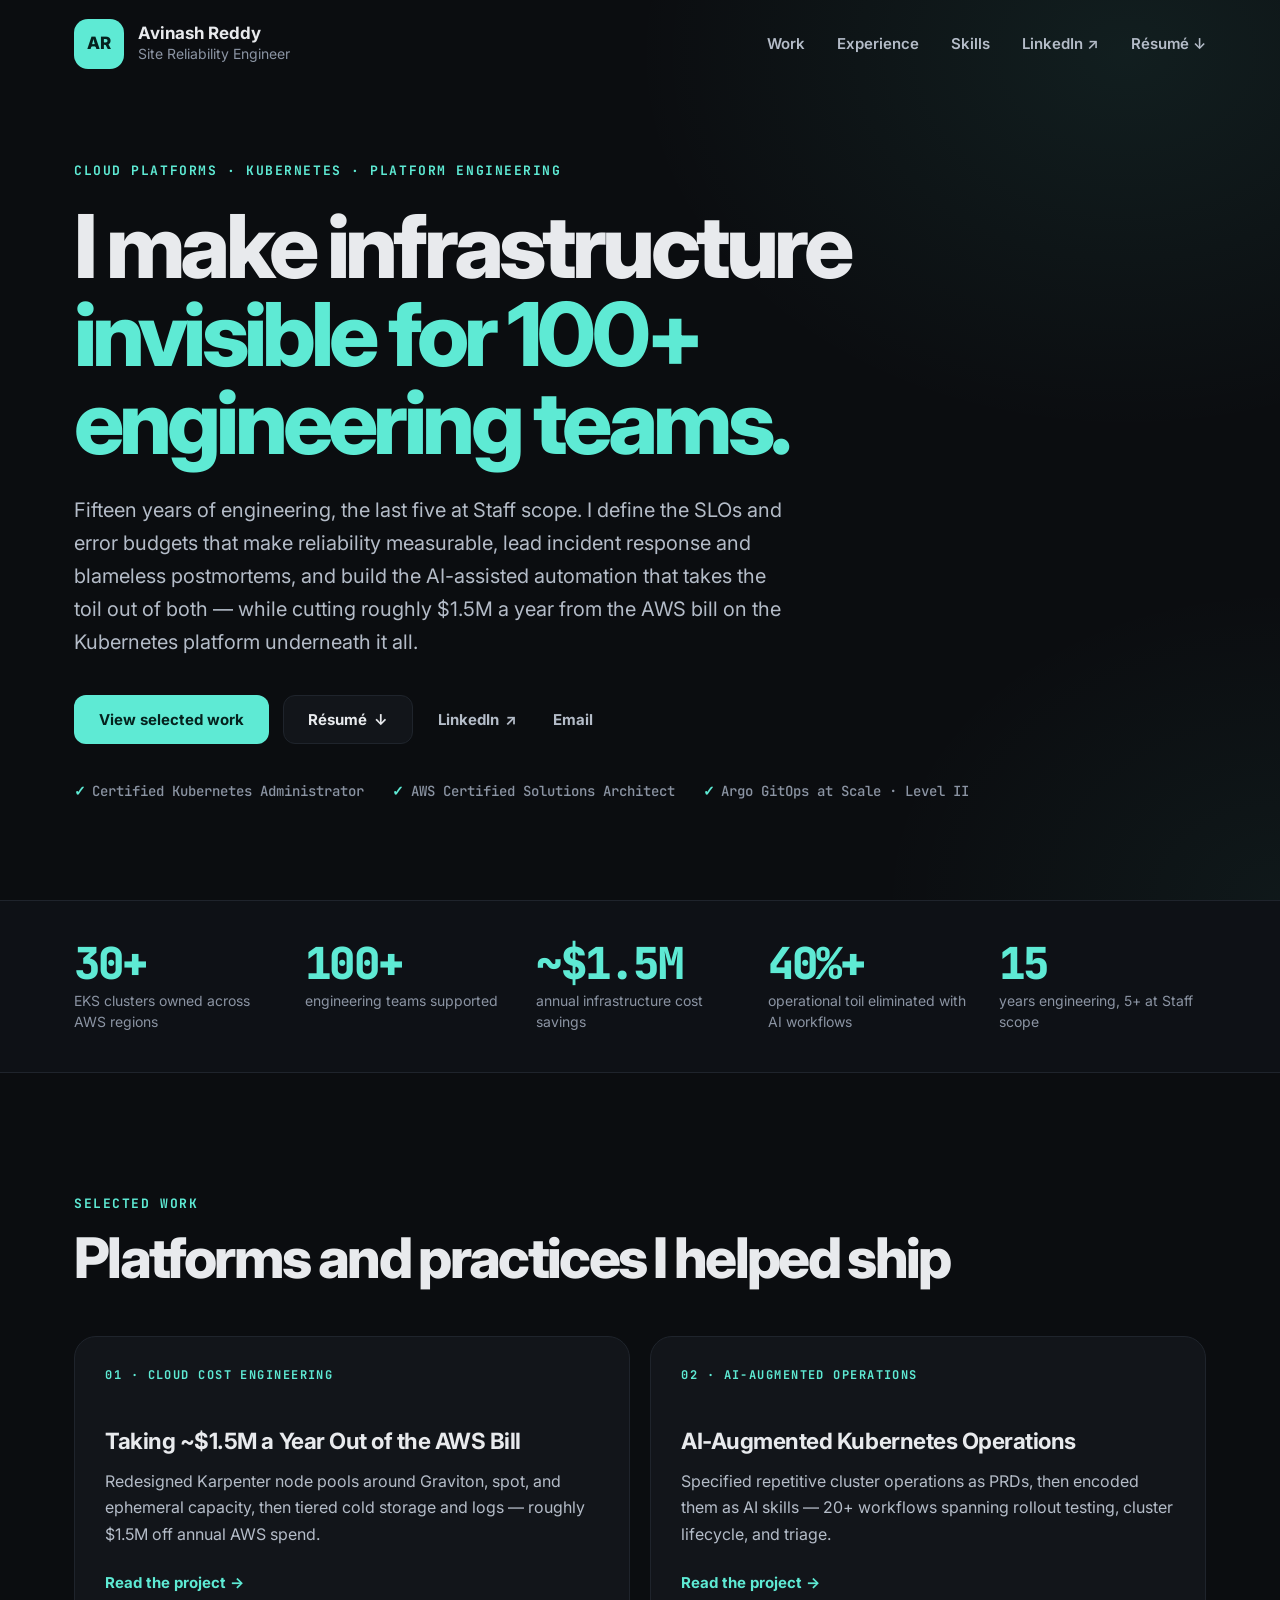
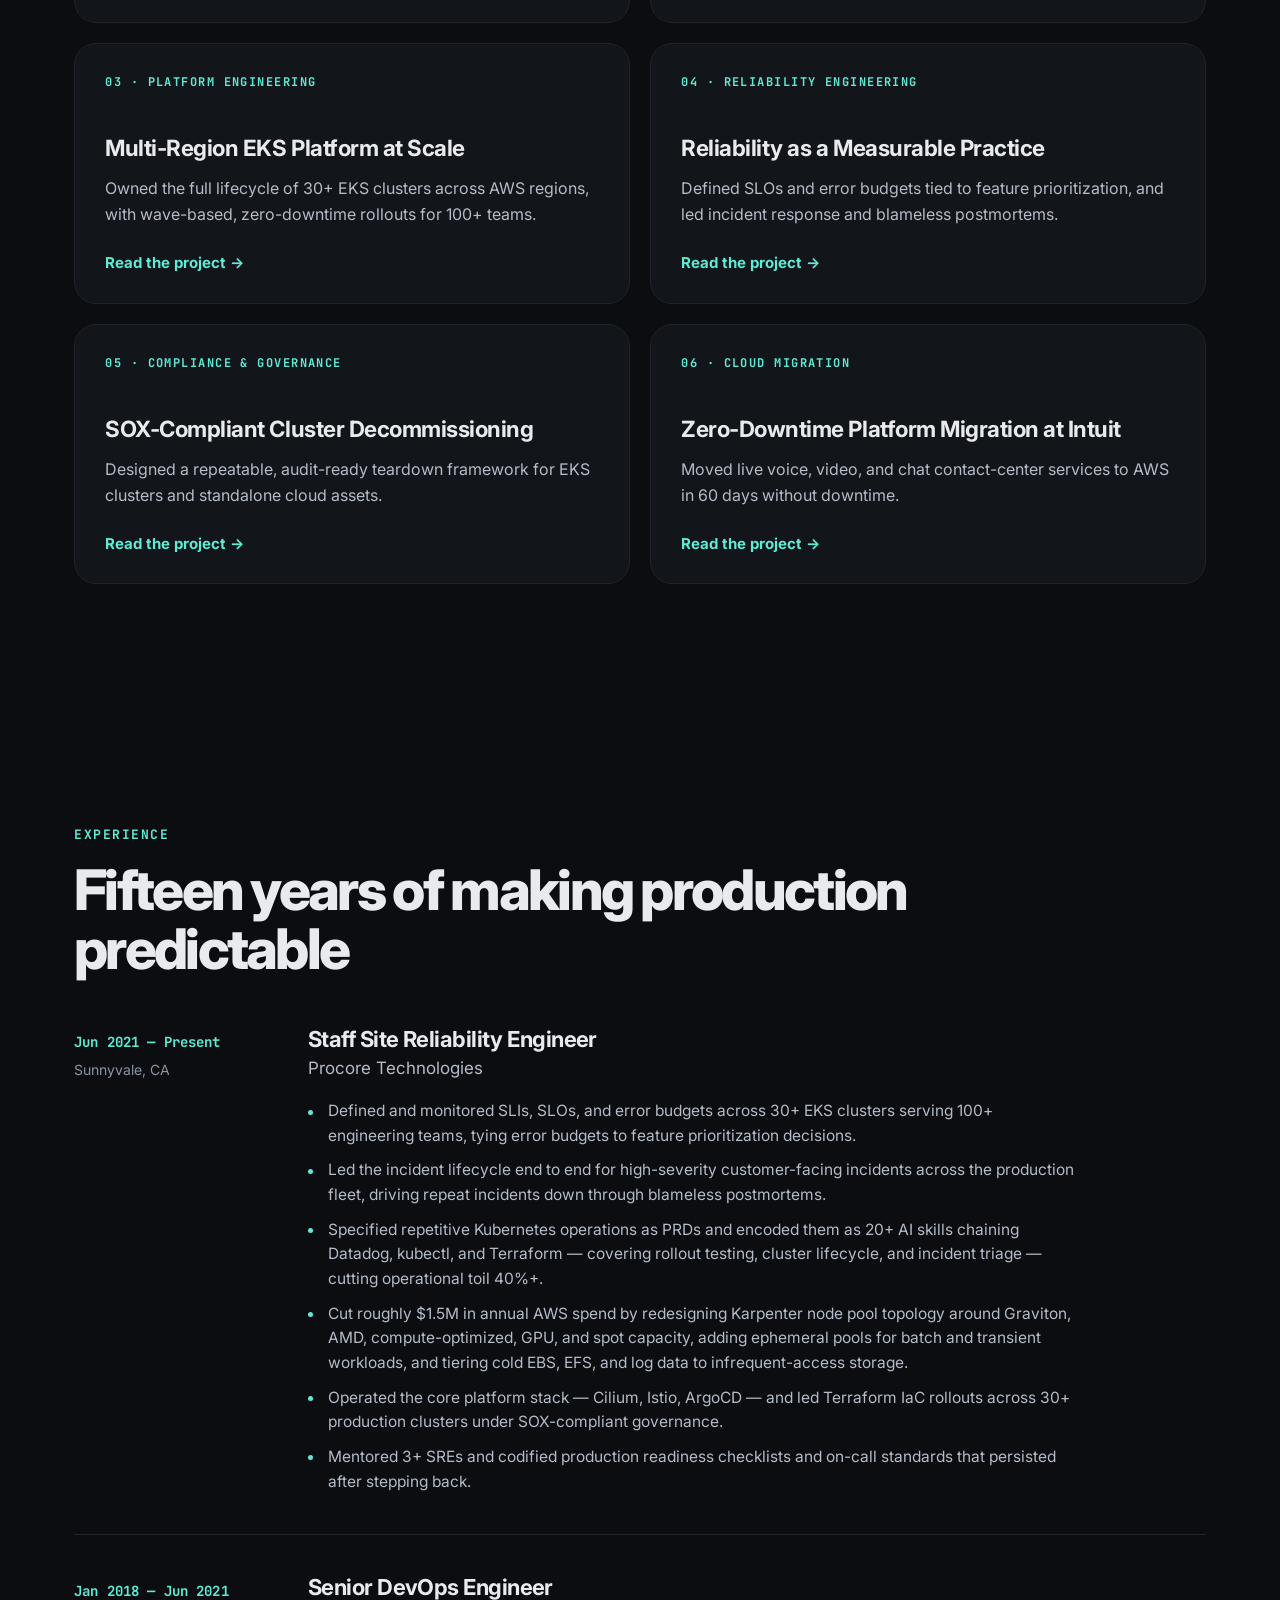
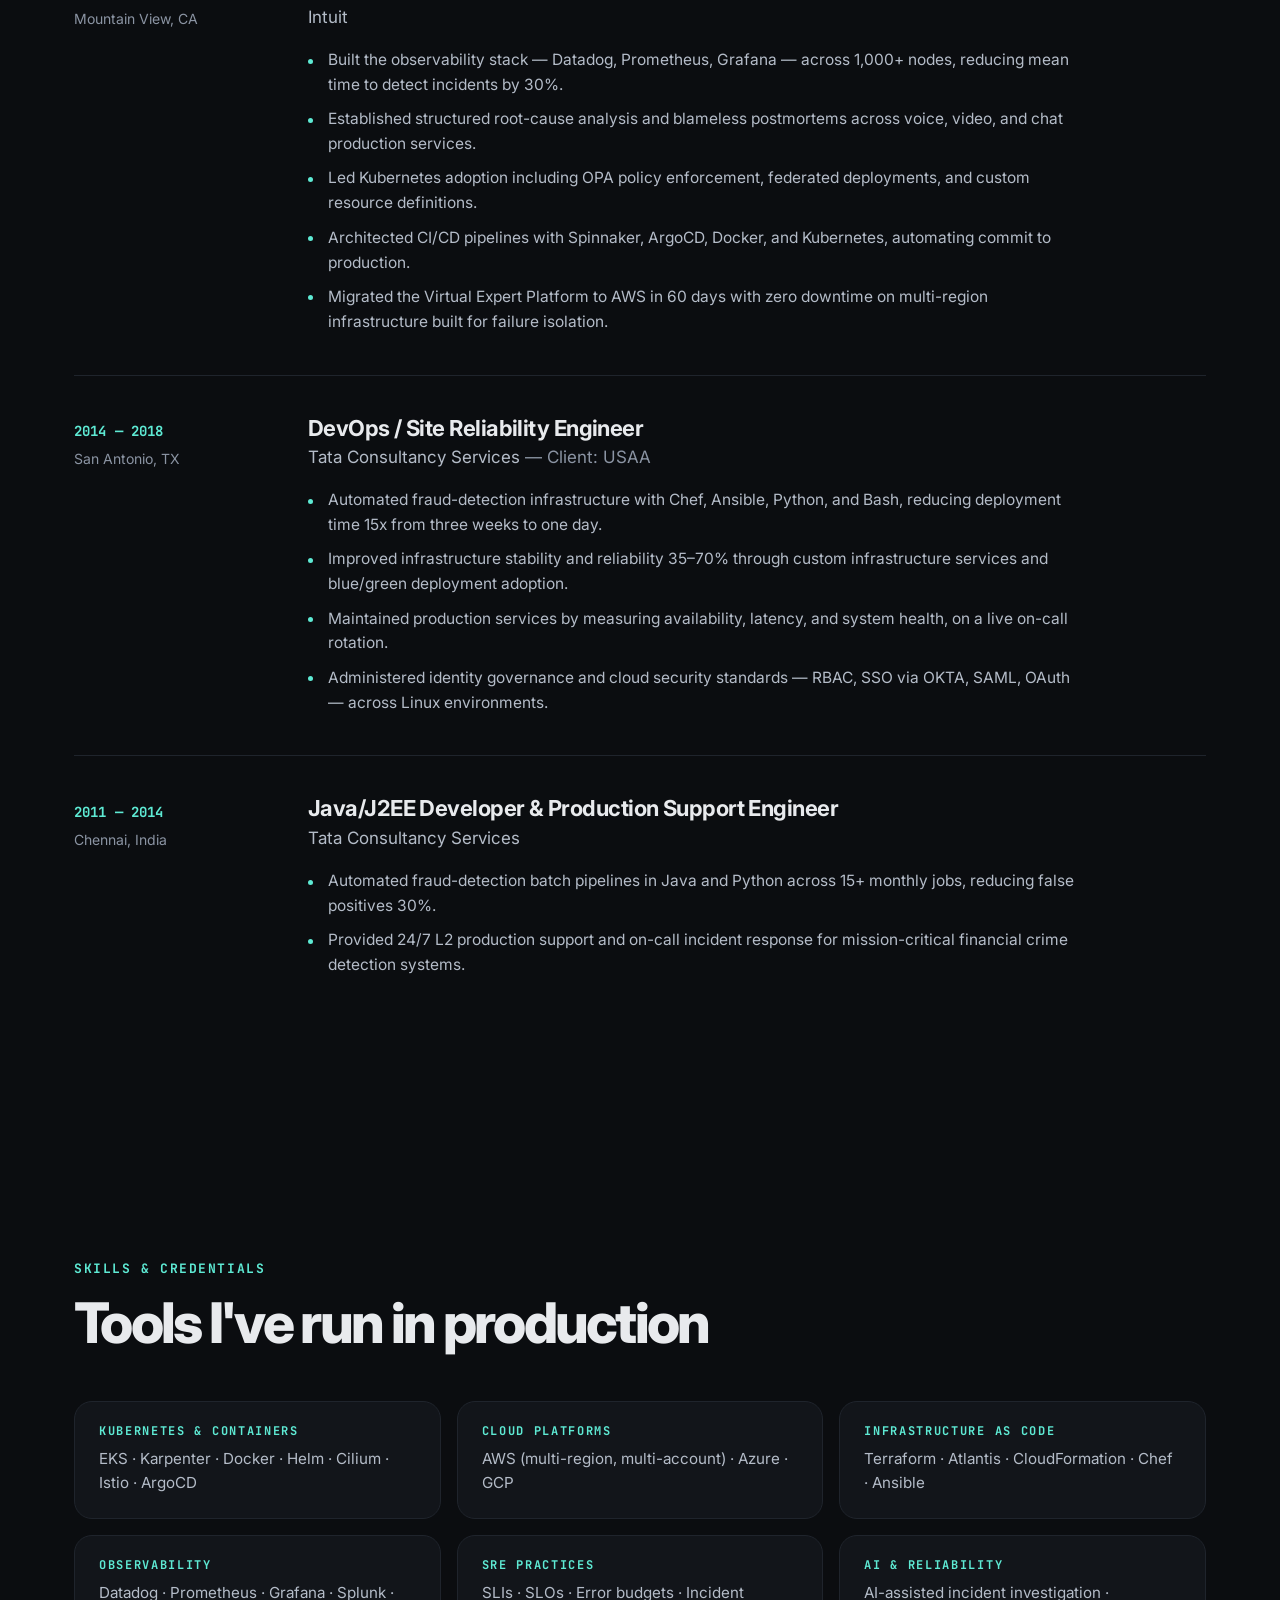
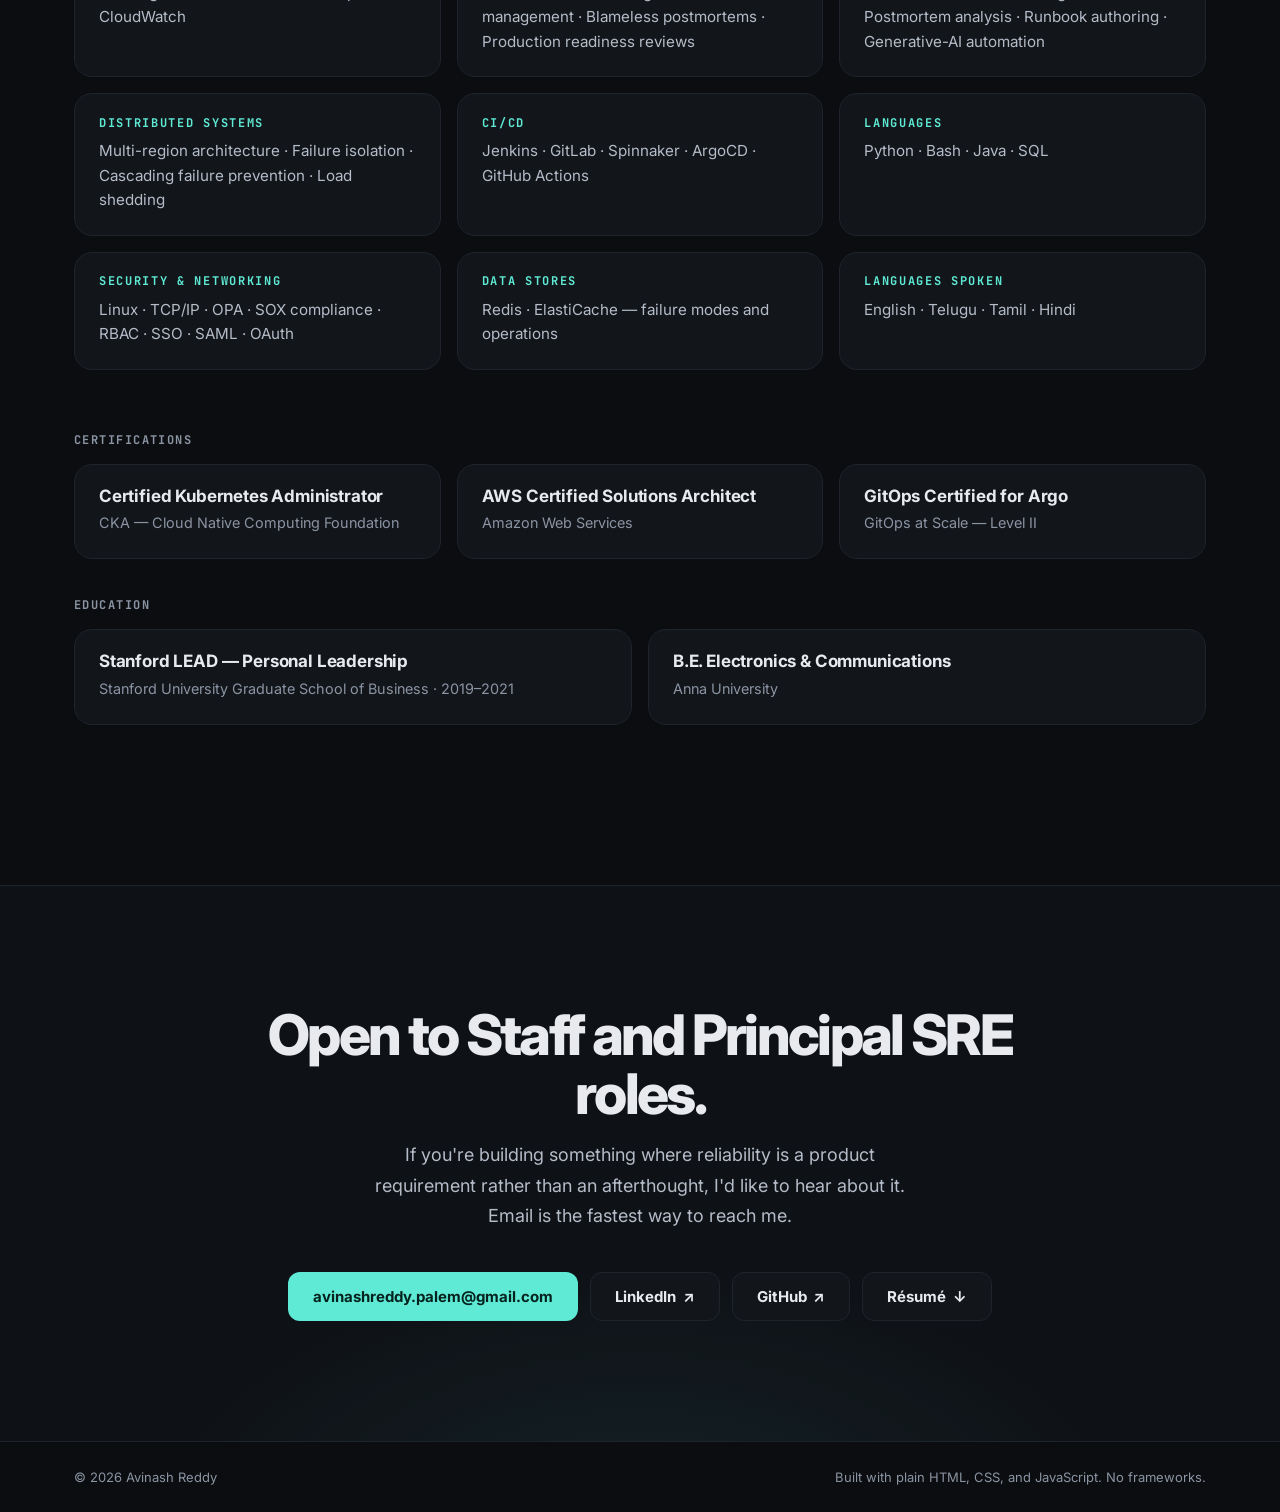
==== commit 5724a11b: "Redesign: card grid, cost engineering case study, AI Kubernetes operations" ====
--- a/index.html
+++ b/index.html
@@ -4,18 +4,18 @@
 <meta charset="utf-8">
 <meta name="viewport" content="width=device-width, initial-scale=1">
 <title>Avinash Reddy — Staff Site Reliability Engineer</title>
-<meta name="description" content="Staff Site Reliability Engineer with 15 years of engineering experience. Kubernetes, AWS, and Datadog at scale — 30+ EKS clusters, 100+ engineering teams, SLOs and error budgets, AI-powered incident automation. CKA certified. Sunnyvale, CA.">
+<meta name="description" content="Staff Site Reliability Engineer with 15 years of engineering experience. Kubernetes, AWS, and Datadog at scale — 30+ EKS clusters, 100+ engineering teams, SLOs and error budgets, AI-augmented operations, and ~$1.5M in annual cloud cost savings. CKA certified.">
 <meta name="author" content="Avinash Reddy">
 <link rel="canonical" href="https://areddy30.github.io/">
 
 <meta property="og:type" content="profile">
 <meta property="og:title" content="Avinash Reddy — Staff Site Reliability Engineer">
-<meta property="og:description" content="15 years of engineering. 30+ EKS clusters, 100+ engineering teams, 40%+ operational toil eliminated through AI-powered incident automation.">
+<meta property="og:description" content="15 years of engineering. 30+ EKS clusters, 100+ engineering teams, ~$1.5M a year in cloud cost savings, and 40%+ operational toil eliminated through AI-augmented Kubernetes operations.">
 <meta property="og:url" content="https://areddy30.github.io/">
 <meta property="og:image" content="https://areddy30.github.io/assets/og-image.png">
 <meta name="twitter:card" content="summary_large_image">
 <meta name="twitter:title" content="Avinash Reddy — Staff Site Reliability Engineer">
-<meta name="twitter:description" content="15 years of engineering. 30+ EKS clusters, 100+ engineering teams, 40%+ operational toil eliminated through AI-powered incident automation.">
+<meta name="twitter:description" content="15 years of engineering. 30+ EKS clusters, 100+ engineering teams, ~$1.5M a year in cloud cost savings, and 40%+ operational toil eliminated through AI-augmented Kubernetes operations.">
 <meta name="twitter:image" content="https://areddy30.github.io/assets/og-image.png">
 
 <meta name="theme-color" content="#0B0D10">
@@ -23,7 +23,7 @@
 
 <link rel="preconnect" href="https://fonts.googleapis.com">
 <link rel="preconnect" href="https://fonts.gstatic.com" crossorigin>
-<link href="https://fonts.googleapis.com/css2?family=Inter:wght@400;500;600;700&family=JetBrains+Mono:wght@400;500;700&display=swap" rel="stylesheet">
+<link href="https://fonts.googleapis.com/css2?family=Inter:wght@400;500;600;700;800&family=JetBrains+Mono:wght@400;500;700&display=swap" rel="stylesheet">
 <link rel="stylesheet" href="css/style.css">
 
 <!-- Marks the document as script-enabled BEFORE first paint, so the reveal
@@ -45,7 +45,7 @@
     { "@type": "CollegeOrUniversity", "name": "Stanford University Graduate School of Business" },
     { "@type": "CollegeOrUniversity", "name": "Anna University" }
   ],
-  "knowsAbout": ["Site Reliability Engineering","Kubernetes","Amazon EKS","AWS","Terraform","Datadog","Service Level Objectives","Error Budgets","Incident Response","Observability","GitOps","ArgoCD","Istio","Cilium","Karpenter","Infrastructure as Code","Distributed Systems"],
+  "knowsAbout": ["Site Reliability Engineering","Kubernetes","Amazon EKS","AWS","Terraform","Datadog","Service Level Objectives","Error Budgets","Incident Response","Observability","GitOps","ArgoCD","Istio","Cilium","Infrastructure as Code","Distributed Systems","Cloud Cost Optimization","FinOps","Karpenter","AWS Graviton"],
   "hasCredential": [
     { "@type": "EducationalOccupationalCredential", "name": "Certified Kubernetes Administrator (CKA)" },
     { "@type": "EducationalOccupationalCredential", "name": "AWS Certified Solutions Architect" },
@@ -61,14 +61,20 @@
 
 <header class="nav" id="nav">
   <div class="nav__inner">
-    <a class="nav__mark" href="#top" aria-label="Avinash Reddy — home">AR</a>
+    <a class="brand" href="#top" aria-label="Avinash Reddy, home">
+      <span class="brand__mark" aria-hidden="true">AR</span>
+      <span class="brand__text">
+        <span class="brand__name">Avinash Reddy</span>
+        <span class="brand__role">Site Reliability Engineer</span>
+      </span>
+    </a>
 
     <nav class="nav__links" id="navLinks" aria-label="Primary">
       <a href="#work">Work</a>
       <a href="#experience">Experience</a>
       <a href="#skills">Skills</a>
-      <a href="#contact">Contact</a>
-      <a class="nav__cta" href="assets/resume.pdf" download>Résumé <span aria-hidden="true">↓</span></a>
+      <a href="https://www.linkedin.com/in/avinashreddy30" target="_blank" rel="noopener">LinkedIn <span aria-hidden="true">↗</span></a>
+      <a href="assets/resume.pdf" download>Résumé <span aria-hidden="true">↓</span></a>
     </nav>
 
     <button class="nav__toggle" id="navToggle" aria-label="Open menu" aria-expanded="false" aria-controls="navLinks">
@@ -82,25 +88,24 @@
   <!-- ============ HERO ============ -->
   <section class="hero" id="top">
     <div class="wrap">
-      <p class="hero__eyebrow reveal">Staff Site Reliability Engineer · Sunnyvale, CA</p>
+      <p class="eyebrow hero__eyebrow reveal">Cloud Platforms · Kubernetes · Platform Engineering</p>
 
       <h1 class="hero__title reveal">
-        I make infrastructure <em>invisible</em> for 100+ engineering teams.
+        I make infrastructure <em>invisible for 100+ engineering teams.</em>
       </h1>
 
       <p class="hero__lede reveal">
-        Fifteen years of engineering, the last five operating at Staff scope across teams. I define the
-        SLOs and error budgets that make reliability a number rather than an argument, lead incident
-        response and blameless postmortems for high-severity customer-facing failures, and build the
-        AI-assisted automation that takes the toil out of both. Kubernetes, AWS, and Datadog in
-        high-throughput, low-latency production.
+        Fifteen years of engineering, the last five at Staff scope. I define the SLOs and error budgets
+        that make reliability measurable, lead incident response and blameless postmortems, and build
+        the AI-assisted automation that takes the toil out of both — while cutting roughly $1.5M a year
+        from the AWS bill on the Kubernetes platform underneath it all.
       </p>
 
       <div class="hero__actions reveal">
         <a class="btn btn--primary" href="#work">View selected work</a>
-        <a class="btn" href="assets/resume.pdf" download>Résumé <span aria-hidden="true">↓</span></a>
-        <a class="btn" href="https://www.linkedin.com/in/avinashreddy30" target="_blank" rel="noopener">LinkedIn <span aria-hidden="true">↗</span></a>
-        <a class="btn" href="mailto:avinashreddy.palem@gmail.com">Email</a>
+        <a class="btn btn--ghost" href="assets/resume.pdf" download>Résumé <span aria-hidden="true">↓</span></a>
+        <a class="btn btn--text" href="https://www.linkedin.com/in/avinashreddy30" target="_blank" rel="noopener">LinkedIn <span aria-hidden="true">↗</span></a>
+        <a class="btn btn--text" href="mailto:avinashreddy.palem@gmail.com">Email</a>
       </div>
 
       <p class="hero__creds reveal">
@@ -124,14 +129,14 @@
           <span class="metric__label">engineering teams supported</span>
         </li>
         <li class="metric reveal">
+          <span class="metric__fig" data-count="1.5" data-suffix="M" data-prefix="~$" data-decimals="1">~$1.5M</span>
+          <span class="metric__label">annual infrastructure cost savings</span>
+        </li>
+        <li class="metric reveal">
           <span class="metric__fig" data-count="40" data-suffix="%+">40%+</span>
           <span class="metric__label">operational toil eliminated with AI workflows</span>
         </li>
         <li class="metric reveal">
-          <span class="metric__fig" data-count="15" data-suffix="x">15x</span>
-          <span class="metric__label">faster deployments — 3 weeks to 1 day</span>
-        </li>
-        <li class="metric reveal">
           <span class="metric__fig" data-count="15" data-suffix="">15</span>
           <span class="metric__label">years engineering, 5+ at Staff scope</span>
         </li>
@@ -143,163 +148,60 @@
   <section class="section" id="work">
     <div class="wrap">
       <header class="section__head reveal">
-        <h2 class="section__title">Selected Work</h2>
-        <p class="section__note">Six problems worth explaining — what was broken, how I approached it, what changed.</p>
+        <p class="eyebrow">Selected Work</p>
+        <h2 class="section__title">Platforms and practices I helped ship</h2>
       </header>
 
-      <ol class="cases">
-
-        <li class="case reveal">
-          <div class="case__num" aria-hidden="true">01</div>
-          <div class="case__body">
-            <h3 class="case__title">AI-Augmented Incident Operations</h3>
-            <p class="case__sum">Institutional knowledge, encoded as executable workflows instead of documentation nobody reads at 3am.</p>
-
-            <div class="case__block">
-              <h4>Problem</h4>
-              <p>Across 30+ EKS clusters serving 100+ engineering teams, incident response depended on knowledge that lived in individual engineers' heads. Every investigation started from zero — the same Datadog queries, the same <code>kubectl</code> checks, the same scramble for context. The engineers who knew where to look became bottlenecks during exactly the moments when speed mattered most.</p>
-            </div>
-
-            <div class="case__block">
-              <h4>Approach</h4>
-              <p>Rather than writing more runbooks that go unread under pressure, I made the knowledge executable. Built 20+ AI-assisted workflows in Python and Bash chaining Datadog, <code>kubectl</code>, and Terraform — incident response playbooks that gather context before a human joins the call, cluster decommission runbooks, security triage protocols. Generative AI applied precisely where judgment is expensive and pattern-matching is cheap: first-pass incident investigation, postmortem drafting from timeline data, and runbook authoring from real remediation steps.</p>
-            </div>
-
-            <div class="case__block">
-              <h4>Impact</h4>
-              <p>Operational toil down 40%+, with context-switching during incidents dropping sharply because the first ten minutes of investigation now happen before anyone reads a page. The more durable outcome is that the knowledge stopped being tribal — an engineer in their first on-call rotation starts an investigation from the same place a tenured one does.</p>
-            </div>
-
-            <ul class="tags"><li>Python</li><li>Bash</li><li>Datadog</li><li>Terraform</li><li>kubectl</li><li>Generative AI</li></ul>
-          </div>
-        </li>
-
-        <li class="case reveal">
-          <div class="case__num" aria-hidden="true">02</div>
-          <div class="case__body">
-            <h3 class="case__title">Multi-Region EKS Platform at Scale</h3>
-            <p class="case__sum">Full lifecycle ownership of 30+ production clusters, changed without downtime.</p>
-
-            <div class="case__block">
-              <h4>Problem</h4>
-              <p>Thirty-plus production Kubernetes clusters across multiple AWS regions, serving 100+ engineering teams who ship continuously. Any platform change — a Kubernetes version bump, a CNI upgrade, an add-on rollout — is simultaneously a change to every team's production environment. A bad rollout doesn't break one service; it breaks the company.</p>
-            </div>
-
-            <div class="case__block">
-              <h4>Approach</h4>
-              <p>A wave-based rollout strategy: changes propagate through defined cluster tiers with bake time and health verification between waves, so a regression surfaces in a low-stakes wave long before it reaches revenue-critical clusters. Terraform as the single source of truth across the fleet, enforcing cloud security standards and SOX-compliant governance uniformly rather than cluster by cluster. Core platform stack of Cilium for networking, Istio for service mesh, and ArgoCD for GitOps-driven delivery. Karpenter for node provisioning, including GPU-aware node pools that match compute allocation to the actual shape of the workload instead of a static guess.</p>
-            </div>
-
-            <div class="case__block">
-              <h4>Impact</h4>
-              <p>Zero-downtime infrastructure changes across the production fleet, and 100+ teams shipping without thinking about the platform beneath them — which is the entire point of the job.</p>
-            </div>
-
-            <ul class="tags"><li>Amazon EKS</li><li>Karpenter</li><li>Cilium</li><li>Istio</li><li>ArgoCD</li><li>Terraform</li><li>Helm</li></ul>
-          </div>
-        </li>
-
-        <li class="case reveal">
-          <div class="case__num" aria-hidden="true">03</div>
-          <div class="case__body">
-            <h3 class="case__title">Reliability as a Measurable Practice</h3>
-            <p class="case__sum">Turning "we should be more reliable" into a budget teams can actually plan against.</p>
-
-            <div class="case__block">
-              <h4>Problem</h4>
-              <p>Reliability without numbers is an opinion, and opinions lose to feature deadlines. Teams knew incidents were bad but had no shared, quantitative basis for deciding when stability should outrank velocity — so the decision defaulted to velocity every time, until something broke badly enough to reset the argument.</p>
-            </div>
-
-            <div class="case__block">
-              <h4>Approach</h4>
-              <p>Defined SLIs, SLOs, and error budgets grounded in EKS cluster health metrics and add-on component monitors across the fleet, then tied error budget consumption directly to feature prioritization — when the budget is spent, reliability work takes the slot, and that is a rule rather than a negotiation. Owned the incident lifecycle end to end: detection, response, communication, postmortem quality, and follow-up completion for high-severity customer-facing incidents. Ran reliability reviews for high-risk changes and new services covering production readiness, capacity, failure modes, and rollback — framed as teaching rather than gatekeeping, because a review that only blocks does not scale to 100+ teams. Mentored 3+ SREs and codified production readiness checklists and on-call standards built to outlive my involvement.</p>
-            </div>
-
-            <div class="case__block">
-              <h4>Impact</h4>
-              <p>Repeat incidents declined through blameless postmortems that produced genuine follow-through rather than tickets nobody closes. Reliability became something teams could plan against instead of a value they were told to hold. The checklists and on-call standards persisted after I stepped back — the only real test of whether a practice took.</p>
-            </div>
-
-            <ul class="tags"><li>SLIs &amp; SLOs</li><li>Error budgets</li><li>Incident command</li><li>Blameless postmortems</li><li>Production readiness reviews</li><li>Datadog</li></ul>
-          </div>
-        </li>
-
-        <li class="case reveal">
-          <div class="case__num" aria-hidden="true">04</div>
-          <div class="case__body">
-            <h3 class="case__title">SOX-Compliant Cluster Decommissioning</h3>
-            <p class="case__sum">A reusable teardown framework where the audit trail is a byproduct of execution, not archaeology.</p>
-
-            <div class="case__block">
-              <h4>Problem</h4>
-              <p>Decommissioning production infrastructure in a SOX-regulated environment is mostly not a technical problem. The teardown itself is straightforward. Proving to auditors that the right approvals happened, the right stakeholders were notified, and nothing was destroyed that shouldn't have been is where these projects stall for months — which is why dead clusters keep running and keep costing money.</p>
-            </div>
-
-            <div class="case__block">
-              <h4>Approach</h4>
-              <p>Designed an end-to-end process covering governance, documentation, stakeholder coordination, and technical teardown, structured so the audit evidence is produced as the work happens rather than reconstructed afterward. Then generalized it into reusable frameworks for both EKS clusters and standalone cloud assets — EC2, RDS, EBS — so the next decommission is a checklist execution rather than a project with a kickoff meeting.</p>
-            </div>
-
-            <div class="case__block">
-              <h4>Impact</h4>
-              <p>Repeatable, audit-ready decommissioning. Spend recovered from retired infrastructure without the compliance exposure that normally keeps unused clusters alive indefinitely.</p>
-            </div>
-
-            <ul class="tags"><li>Terraform</li><li>AWS</li><li>SOX governance</li><li>EC2 · RDS · EBS</li><li>Stakeholder coordination</li></ul>
-          </div>
-        </li>
-
-        <li class="case reveal">
-          <div class="case__num" aria-hidden="true">05</div>
-          <div class="case__body">
-            <h3 class="case__title">Zero-Downtime Platform Migration at Intuit</h3>
-            <p class="case__sum">Moving live contact-center voice, video, and chat to AWS in 60 days without dropping a call.</p>
-
-            <div class="case__block">
-              <h4>Problem</h4>
-              <p>Intuit's Virtual Expert Platform — the voice, video, and chat contact-center services behind every Intuit product — ran on a self-hosted platform that had to move to AWS on a fixed timeline. Contact center traffic cannot be paused for a maintenance window. A customer mid-call with a tax expert is not a connection you are allowed to drop.</p>
-            </div>
-
-            <div class="case__block">
-              <h4>Approach</h4>
-              <p>Architected a multi-region AWS target with failure isolation, so a regional failure degrades the service rather than ending it. Built the observability layer first — Datadog, Prometheus, and Grafana across 1,000+ nodes — because you cannot safely migrate what you cannot see, and a migration without baselines is a guess. CI/CD through Spinnaker, ArgoCD, Docker, and Kubernetes automating commit to production. Kubernetes adoption included OPA policy enforcement, federated deployments, and custom resource definitions for the platform's distributed components.</p>
-            </div>
-
-            <div class="case__block">
-              <h4>Impact</h4>
-              <p>Migration completed in 60 days with zero downtime, and the self-hosted platform decommissioned on schedule rather than lingering as a parallel system. Mean time to detect incidents down 30%. Structured root-cause analysis and blameless postmortem practice established across voice, video, and chat — materially changing how the organization learned from failure.</p>
-            </div>
-
-            <ul class="tags"><li>AWS</li><li>Kubernetes</li><li>Spinnaker</li><li>ArgoCD</li><li>Datadog</li><li>Prometheus</li><li>Grafana</li><li>OPA</li></ul>
-          </div>
-        </li>
-
-        <li class="case reveal">
-          <div class="case__num" aria-hidden="true">06</div>
-          <div class="case__body">
-            <h3 class="case__title">Fraud-Detection Infrastructure at USAA</h3>
-            <p class="case__sum">Cutting a three-week deployment cycle to one day in an adversarial, real-time domain.</p>
-
-            <div class="case__block">
-              <h4>Problem</h4>
-              <p>Real-time fraud detection is adversarial — attack patterns shift faster than release cycles, so the speed of your deployment pipeline sets a hard ceiling on how quickly detection logic can adapt. Infrastructure changes took three weeks to reach production. Improvements sat in a queue while fraud moved.</p>
-            </div>
-
-            <div class="case__block">
-              <h4>Approach</h4>
-              <p>Automated the infrastructure services with Chef, Ansible, Python, and Bash, and designed custom core services to replace the fragile hand-configured ones. Led adoption of blue/green deployments paired with production readiness reviews, so shipping faster did not mean shipping less carefully. Automated the fraud-detection batch pipelines themselves in Java and Python across 15+ monthly jobs, and administered identity governance — RBAC, SSO via OKTA, SAML, OAuth — across the Linux estate.</p>
-            </div>
-
-            <div class="case__block">
-              <h4>Impact</h4>
-              <p>Deployment time down 15x, from three weeks to a single day. Infrastructure stability and reliability improved 35–70% depending on account and workload. False positives in the batch fraud pipelines reduced 30% — which in fraud detection means fewer legitimate customers wrongly blocked.</p>
-            </div>
-
-            <ul class="tags"><li>Chef</li><li>Ansible</li><li>Python</li><li>Java</li><li>Blue/green deploys</li><li>RHEL</li><li>OKTA · SAML · OAuth</li></ul>
-          </div>
-        </li>
-
-      </ol>
+      <ul class="cards">
+        <li class="reveal">
+          <a class="card" href="work/cloud-cost-optimization.html">
+            <span class="card__eyebrow">01 · Cloud Cost Engineering</span>
+            <h3 class="card__title">Taking ~$1.5M a Year Out of the AWS Bill</h3>
+            <p class="card__desc">Redesigned Karpenter node pools around Graviton, spot, and ephemeral capacity, then tiered cold storage and logs — roughly $1.5M off annual AWS spend.</p>
+            <span class="card__link">Read the project <span aria-hidden="true">→</span></span>
+          </a>
+        </li>
+        <li class="reveal">
+          <a class="card" href="work/ai-kubernetes-operations.html">
+            <span class="card__eyebrow">02 · AI-Augmented Operations</span>
+            <h3 class="card__title">AI-Augmented Kubernetes Operations</h3>
+            <p class="card__desc">Specified repetitive cluster operations as PRDs, then encoded them as AI skills — 20+ workflows spanning rollout testing, cluster lifecycle, and triage.</p>
+            <span class="card__link">Read the project <span aria-hidden="true">→</span></span>
+          </a>
+        </li>
+        <li class="reveal">
+          <a class="card" href="work/multi-region-eks-platform.html">
+            <span class="card__eyebrow">03 · Platform Engineering</span>
+            <h3 class="card__title">Multi-Region EKS Platform at Scale</h3>
+            <p class="card__desc">Owned the full lifecycle of 30+ EKS clusters across AWS regions, with wave-based, zero-downtime rollouts for 100+ teams.</p>
+            <span class="card__link">Read the project <span aria-hidden="true">→</span></span>
+          </a>
+        </li>
+        <li class="reveal">
+          <a class="card" href="work/reliability-practice.html">
+            <span class="card__eyebrow">04 · Reliability Engineering</span>
+            <h3 class="card__title">Reliability as a Measurable Practice</h3>
+            <p class="card__desc">Defined SLOs and error budgets tied to feature prioritization, and led incident response and blameless postmortems.</p>
+            <span class="card__link">Read the project <span aria-hidden="true">→</span></span>
+          </a>
+        </li>
+        <li class="reveal">
+          <a class="card" href="work/sox-cluster-decommissioning.html">
+            <span class="card__eyebrow">05 · Compliance &amp; Governance</span>
+            <h3 class="card__title">SOX-Compliant Cluster Decommissioning</h3>
+            <p class="card__desc">Designed a repeatable, audit-ready teardown framework for EKS clusters and standalone cloud assets.</p>
+            <span class="card__link">Read the project <span aria-hidden="true">→</span></span>
+          </a>
+        </li>
+        <li class="reveal">
+          <a class="card" href="work/intuit-aws-migration.html">
+            <span class="card__eyebrow">06 · Cloud Migration</span>
+            <h3 class="card__title">Zero-Downtime Platform Migration at Intuit</h3>
+            <p class="card__desc">Moved live voice, video, and chat contact-center services to AWS in 60 days without downtime.</p>
+            <span class="card__link">Read the project <span aria-hidden="true">→</span></span>
+          </a>
+        </li>
+      </ul>
     </div>
   </section>
 
@@ -307,8 +209,8 @@
   <section class="section" id="experience">
     <div class="wrap">
       <header class="section__head reveal">
-        <h2 class="section__title">Experience</h2>
-        <p class="section__note">Fifteen years, four roles, one consistent thread — making production systems predictable.</p>
+        <p class="eyebrow">Experience</p>
+        <h2 class="section__title">Fifteen years of making production predictable</h2>
       </header>
 
       <ol class="roles">
@@ -324,8 +226,8 @@
             <ul class="role__points">
               <li>Defined and monitored SLIs, SLOs, and error budgets across 30+ EKS clusters serving 100+ engineering teams, tying error budgets to feature prioritization decisions.</li>
               <li>Led the incident lifecycle end to end for high-severity customer-facing incidents across the production fleet, driving repeat incidents down through blameless postmortems.</li>
-              <li>Built AI-powered incident response automation in Python and Bash, chaining Datadog, kubectl, and Terraform into 20+ AI-assisted workflows that cut operational toil 40%+.</li>
-              <li>Architected GPU-aware node pool provisioning with Karpenter across multi-region AWS infrastructure with failure-isolation architecture.</li>
+              <li>Specified repetitive Kubernetes operations as PRDs and encoded them as 20+ AI skills chaining Datadog, kubectl, and Terraform — covering rollout testing, cluster lifecycle, and incident triage — cutting operational toil 40%+.</li>
+              <li>Cut roughly $1.5M in annual AWS spend by redesigning Karpenter node pool topology around Graviton, AMD, compute-optimized, GPU, and spot capacity, adding ephemeral pools for batch and transient workloads, and tiering cold EBS, EFS, and log data to infrequent-access storage.</li>
               <li>Operated the core platform stack — Cilium, Istio, ArgoCD — and led Terraform IaC rollouts across 30+ production clusters under SOX-compliant governance.</li>
               <li>Mentored 3+ SREs and codified production readiness checklists and on-call standards that persisted after stepping back.</li>
             </ul>
@@ -390,8 +292,8 @@
   <section class="section" id="skills">
     <div class="wrap">
       <header class="section__head reveal">
-        <h2 class="section__title">Skills &amp; Credentials</h2>
-        <p class="section__note">Tools I've run in production, not tutorials I've finished.</p>
+        <p class="eyebrow">Skills &amp; Credentials</p>
+        <h2 class="section__title">Tools I've run in production</h2>
       </header>
 
       <div class="skills reveal">
@@ -453,9 +355,9 @@
       </p>
       <div class="contact__links reveal">
         <a class="btn btn--primary" href="mailto:avinashreddy.palem@gmail.com">avinashreddy.palem@gmail.com</a>
-        <a class="btn" href="https://www.linkedin.com/in/avinashreddy30" target="_blank" rel="noopener">LinkedIn <span aria-hidden="true">↗</span></a>
-        <a class="btn" href="https://github.com/areddy30" target="_blank" rel="noopener">GitHub <span aria-hidden="true">↗</span></a>
-        <a class="btn" href="assets/resume.pdf" download>Résumé <span aria-hidden="true">↓</span></a>
+        <a class="btn btn--ghost" href="https://www.linkedin.com/in/avinashreddy30" target="_blank" rel="noopener">LinkedIn <span aria-hidden="true">↗</span></a>
+        <a class="btn btn--ghost" href="https://github.com/areddy30" target="_blank" rel="noopener">GitHub <span aria-hidden="true">↗</span></a>
+        <a class="btn btn--ghost" href="assets/resume.pdf" download>Résumé <span aria-hidden="true">↓</span></a>
       </div>
     </div>
   </section>
@@ -465,7 +367,7 @@
 <footer class="foot">
   <div class="wrap foot__inner">
     <span>© <span id="year">2026</span> Avinash Reddy</span>
-    <span class="foot__mono">Built with plain HTML, CSS, and JavaScript. No frameworks.</span>
+    <span>Built with plain HTML, CSS, and JavaScript. No frameworks.</span>
   </div>
 </footer>
 
--- a/css/style.css
+++ b/css/style.css
@@ -1,47 +1,52 @@
 /* =========================================================
    Avinash Reddy — Portfolio
-   Design tokens → reset → layout → components → responsive
+   tokens → reset → nav → hero → metrics → work cards →
+   experience → skills → contact → project pages → responsive
    ========================================================= */
 
 :root {
-  /* Color */
-  --bg:          #0B0D10;
-  --bg-alt:      #0E1116;
-  --surface:     #12151A;
-  --surface-2:   #171B22;
-  --border:      #1F242C;
-  --border-lit:  #2A313B;
-  --text:        #E8EAED;
-  --text-mid:    #B4BCC8;
-  --text-dim:    #8B94A3;
+  /* Surfaces — original dark theme */
+  --bg:        #0B0D10;
+  --bg-alt:    #0E1116;
+  --card:      #12151A;
+  --card-hi:   #171B22;
+  --border:    #1F242C;
+  --border-hi: #2A313B;
+
+  /* Text */
+  --text:  #E8EAED;
+  --mid:   #B4BCC8;
+  --dim:   #8B94A3;
+
+  /* Accent — the single teal accent, unchanged */
   --accent:      #5EEAD4;
   --accent-dim:  #2DD4BF;
+  --accent-ink:  #05221E;
   --accent-soft: rgba(94, 234, 212, 0.10);
-
-  /* Type */
+  --c: var(--accent);
+
+  /* Type — Inter for text, JetBrains Mono for labels, figures, dates, tags */
   --sans: 'Inter', -apple-system, BlinkMacSystemFont, 'Segoe UI', Roboto, sans-serif;
-  --mono: 'JetBrains Mono', ui-monospace, SFMono-Regular, Menlo, monospace;
-
-  /* Space (8px scale) */
-  --s1: 0.5rem;  --s2: 1rem;    --s3: 1.5rem;  --s4: 2.5rem;
-  --s5: 4rem;    --s6: 6rem;    --s7: 8rem;
+  --mono: 'JetBrains Mono', ui-monospace, SFMono-Regular, Menlo, Consolas, monospace;
+
+  /* Space */
+  --s1: 0.5rem; --s2: 1rem; --s3: 1.5rem; --s4: 2.5rem;
+  --s5: 4rem;   --s6: 6rem; --s7: 7.5rem;
 
   /* Layout */
-  --wrap: 1100px;
+  --wrap: 1180px;
   --gutter: 24px;
-  --nav-h: 68px;
+  --nav-h: 88px;
 
   --ease: cubic-bezier(0.16, 1, 0.3, 1);
 }
+
 
 /* ---------- Reset ---------- */
 *, *::before, *::after { box-sizing: border-box; }
 * { margin: 0; }
 
-html {
-  scroll-behavior: smooth;
-  -webkit-text-size-adjust: 100%;
-}
+html { scroll-behavior: smooth; -webkit-text-size-adjust: 100%; }
 
 body {
   background: var(--bg);
@@ -54,45 +59,42 @@
   overflow-x: hidden;
 }
 
-h1, h2, h3, h4 { line-height: 1.2; font-weight: 600; letter-spacing: -0.02em; }
+h1, h2, h3, h4 { line-height: 1.15; font-weight: 700; letter-spacing: -0.02em; }
 ul, ol { list-style: none; padding: 0; }
 a { color: inherit; text-decoration: none; }
 code {
   font-family: var(--mono);
-  font-size: 0.875em;
-  background: var(--surface-2);
+  font-size: 0.86em;
+  background: rgba(255,255,255,0.05);
   border: 1px solid var(--border);
-  border-radius: 4px;
+  border-radius: 5px;
   padding: 0.1em 0.4em;
-  color: var(--text-mid);
-}
-
-:focus-visible {
-  outline: 2px solid var(--accent);
-  outline-offset: 3px;
-  border-radius: 3px;
-}
+  color: var(--text);
+}
+
+:focus-visible { outline: 2px solid var(--accent); outline-offset: 3px; border-radius: 4px; }
 
 .skip-link {
   position: absolute; left: -9999px; top: 0;
-  background: var(--accent); color: #05221E;
-  padding: 0.75rem 1.25rem; font-weight: 600; z-index: 200;
+  background: var(--accent); color: var(--accent-ink);
+  padding: 0.75rem 1.25rem; font-weight: 700; z-index: 200;
 }
 .skip-link:focus { left: 0; }
 
 .wrap {
-  width: 100%;
-  max-width: var(--wrap);
-  margin-inline: auto;
-  padding-inline: var(--gutter);
-}
-
-/* ---------- Scroll reveal ----------
-   Scoped to .js so that without JavaScript the content renders normally
-   instead of staying at opacity:0 forever. */
+  width: 100%; max-width: var(--wrap);
+  margin-inline: auto; padding-inline: var(--gutter);
+}
+
+.eyebrow {
+  font-size: 0.8125rem; font-weight: 700;
+  letter-spacing: 0.16em; text-transform: uppercase;
+  color: var(--accent);
+}
+
+/* ---------- Scroll reveal (only when JS is present) ---------- */
 .js .reveal {
-  opacity: 0;
-  transform: translateY(18px);
+  opacity: 0; transform: translateY(18px);
   transition: opacity 0.7s var(--ease), transform 0.7s var(--ease);
 }
 .js .reveal.is-in { opacity: 1; transform: none; }
@@ -100,10 +102,7 @@
 @media (prefers-reduced-motion: reduce) {
   html { scroll-behavior: auto; }
   .js .reveal { opacity: 1; transform: none; transition: none; }
-  *, *::before, *::after {
-    animation-duration: 0.01ms !important;
-    transition-duration: 0.01ms !important;
-  }
+  *, *::before, *::after { animation-duration: 0.01ms !important; transition-duration: 0.01ms !important; }
 }
 
 /* =========================================================
@@ -114,8 +113,7 @@
   height: var(--nav-h);
   display: flex; align-items: center;
   border-bottom: 1px solid transparent;
-  transition: background 0.3s var(--ease), border-color 0.3s var(--ease),
-              backdrop-filter 0.3s var(--ease);
+  transition: background 0.3s var(--ease), border-color 0.3s var(--ease);
 }
 .nav.is-stuck {
   background: rgba(11, 13, 16, 0.82);
@@ -126,46 +124,35 @@
 .nav__inner {
   width: 100%; max-width: var(--wrap);
   margin-inline: auto; padding-inline: var(--gutter);
-  display: flex; align-items: center; justify-content: space-between;
-}
-.nav__mark {
-  font-family: var(--mono); font-weight: 700; font-size: 0.95rem;
-  letter-spacing: 0.06em;
-  border: 1px solid var(--border-lit);
-  border-radius: 6px; padding: 0.3rem 0.5rem;
-  color: var(--accent);
-  transition: border-color 0.2s, background 0.2s;
-}
-.nav__mark:hover { border-color: var(--accent); background: var(--accent-soft); }
+  display: flex; align-items: center; justify-content: space-between; gap: var(--s3);
+}
+
+.brand { display: flex; align-items: center; gap: 0.9rem; min-width: 0; }
+.brand__mark {
+  flex: none; width: 50px; height: 50px; border-radius: 14px;
+  background: var(--accent); color: var(--accent-ink);
+  display: grid; place-items: center;
+  font-weight: 800; font-size: 1.0625rem; letter-spacing: 0.01em;
+  transition: background 0.2s var(--ease), transform 0.2s var(--ease);
+}
+.brand:hover .brand__mark { background: var(--accent-dim); transform: translateY(-1px); }
+.brand__text { display: flex; flex-direction: column; min-width: 0; }
+.brand__name { font-weight: 700; font-size: 1.0625rem; line-height: 1.25; color: var(--text); }
+.brand__role { font-size: 0.875rem; line-height: 1.35; color: var(--dim); }
 
 .nav__links { display: flex; align-items: center; gap: 2rem; }
 .nav__links a {
-  font-size: 0.9375rem; color: var(--text-dim);
-  position: relative; padding: 0.25rem 0;
-  transition: color 0.2s;
-}
-.nav__links a:hover { color: var(--text); }
-.nav__links a.is-active { color: var(--text); }
-.nav__links a.is-active::after {
-  content: ''; position: absolute; left: 0; right: 0; bottom: -2px;
-  height: 1.5px; background: var(--accent);
-}
-.nav__cta {
-  border: 1px solid var(--border-lit); border-radius: 6px;
-  padding: 0.4rem 0.85rem !important; color: var(--text) !important;
-  font-weight: 500;
-  transition: border-color 0.2s, background 0.2s;
-}
-.nav__cta:hover { border-color: var(--accent); background: var(--accent-soft); }
-.nav__cta.is-active::after { display: none; }
+  font-size: 0.9375rem; font-weight: 600; color: var(--mid);
+  padding: 0.25rem 0; transition: color 0.2s;
+}
+.nav__links a:hover, .nav__links a.is-active { color: var(--text); }
 
 .nav__toggle {
   display: none; flex-direction: column; gap: 5px;
-  background: none; border: 0; cursor: pointer; padding: 8px;
+  background: none; border: 0; cursor: pointer; padding: 10px;
 }
 .nav__toggle span {
-  display: block; width: 22px; height: 2px;
-  background: var(--text); border-radius: 2px;
+  display: block; width: 22px; height: 2px; background: var(--text); border-radius: 2px;
   transition: transform 0.3s var(--ease), opacity 0.2s;
 }
 .nav__toggle[aria-expanded="true"] span:nth-child(1) { transform: translateY(7px) rotate(45deg); }
@@ -176,67 +163,46 @@
    HERO
    ========================================================= */
 .hero {
-  padding-top: calc(var(--nav-h) + 7rem);
+  padding-top: calc(var(--nav-h) + 4.5rem);
   padding-bottom: var(--s6);
-  position: relative;
-  /* Clips the decorative glow below, which is wider than small viewports
-     and would otherwise create horizontal scroll. */
-  overflow: hidden;
-}
-.hero::before {
-  content: ''; position: absolute; top: 0; left: 50%;
-  transform: translateX(-50%);
-  width: 900px; height: 520px;
-  background: radial-gradient(ellipse at top, rgba(94,234,212,0.07), transparent 65%);
-  pointer-events: none; z-index: -1;
-}
-
-.hero__eyebrow {
-  font-family: var(--mono); font-size: 0.8125rem;
-  letter-spacing: 0.1em; text-transform: uppercase;
-  color: var(--accent); margin-bottom: var(--s3);
-}
+  background:
+    radial-gradient(55% 60% at 88% 6%, rgba(94, 234, 212, 0.08), transparent 70%),
+    radial-gradient(45% 50% at 100% 100%, rgba(94, 234, 212, 0.05), transparent 70%);
+}
+.hero__eyebrow { margin-bottom: 1.25rem; }
 .hero__title {
-  font-size: clamp(2.5rem, 6.2vw, 4.5rem);
-  font-weight: 700; letter-spacing: -0.035em;
-  line-height: 1.08;
-  max-width: 16ch;
-  margin-bottom: var(--s3);
-}
-.hero__title em {
-  font-style: normal;
-  color: var(--accent);
-}
+  font-size: clamp(2.75rem, 7.4vw, 5.5rem);
+  font-weight: 800; letter-spacing: -0.055em; line-height: 1;
+  max-width: 11.5em; margin-bottom: 1.75rem;
+}
+.hero__title em { font-style: normal; color: var(--accent); }
 .hero__lede {
-  font-size: 1.125rem; color: var(--text-mid);
-  max-width: 62ch; margin-bottom: var(--s4);
-}
-.hero__actions { display: flex; flex-wrap: wrap; gap: 0.75rem; margin-bottom: var(--s4); }
+  font-size: 1.25rem; line-height: 1.65; color: var(--mid);
+  max-width: 45rem; margin-bottom: 2.25rem;
+}
+.hero__actions { display: flex; flex-wrap: wrap; align-items: center; gap: 0.9rem; margin-bottom: 2.25rem; }
 .hero__creds {
-  display: flex; flex-wrap: wrap; gap: 0.5rem 1.5rem;
-  font-family: var(--mono); font-size: 0.8125rem; color: var(--text-dim);
-}
-.hero__creds span { position: relative; padding-left: 1.1rem; }
-.hero__creds span::before {
-  content: '✓'; position: absolute; left: 0; color: var(--accent);
-}
+  display: flex; flex-wrap: wrap; gap: 0.5rem 1.75rem;
+  font-size: 0.875rem; font-weight: 500; color: var(--dim);
+}
+.hero__creds span { position: relative; padding-left: 1.15rem; }
+.hero__creds span::before { content: '✓'; position: absolute; left: 0; color: var(--accent); font-weight: 700; }
 
 /* Buttons */
 .btn {
   display: inline-flex; align-items: center; gap: 0.4rem;
-  padding: 0.7rem 1.25rem;
-  border: 1px solid var(--border-lit); border-radius: 8px;
-  font-size: 0.9375rem; font-weight: 500;
-  color: var(--text); background: transparent;
-  transition: border-color 0.2s var(--ease), background 0.2s var(--ease),
-              transform 0.2s var(--ease);
-}
-.btn:hover { border-color: var(--accent); background: var(--accent-soft); transform: translateY(-1px); }
-.btn--primary {
-  background: var(--accent); color: #05221E;
-  border-color: var(--accent); font-weight: 600;
-}
-.btn--primary:hover { background: var(--accent-dim); border-color: var(--accent-dim); }
+  padding: 1rem 1.5rem; border-radius: 12px;
+  font-size: 0.9375rem; font-weight: 700; line-height: 1;
+  border: 1px solid transparent; color: var(--text); background: transparent;
+  transition: background 0.2s var(--ease), border-color 0.2s var(--ease),
+              color 0.2s var(--ease), transform 0.2s var(--ease);
+}
+.btn--primary { background: var(--accent); color: var(--accent-ink); }
+.btn--primary:hover { background: var(--accent-dim); transform: translateY(-1px); }
+.btn--ghost { background: var(--card); border-color: var(--border); }
+.btn--ghost:hover { border-color: var(--border-hi); background: var(--card-hi); transform: translateY(-1px); }
+.btn--text { padding-inline: 0.6rem; color: var(--mid); }
+.btn--text:hover { color: var(--text); }
 
 /* =========================================================
    METRICS
@@ -246,232 +212,245 @@
   background: var(--bg-alt);
   padding-block: var(--s4);
 }
-.metrics__grid {
-  display: grid;
-  grid-template-columns: repeat(5, 1fr);
-  gap: var(--s3);
-}
-.metric { display: flex; flex-direction: column; gap: 0.35rem; }
+.metrics__grid { display: grid; grid-template-columns: repeat(5, 1fr); gap: var(--s3); }
+.metric { display: flex; flex-direction: column; gap: 0.4rem; }
 .metric__fig {
-  font-family: var(--mono); font-weight: 700;
-  font-size: clamp(1.75rem, 3.4vw, 2.5rem);
-  color: var(--accent); letter-spacing: -0.03em;
-  font-variant-numeric: tabular-nums;
-  line-height: 1;
-}
-.metric__label {
-  font-size: 0.875rem; color: var(--text-dim);
-  line-height: 1.45;
-}
+  font-weight: 800; font-size: clamp(2rem, 3.6vw, 2.75rem);
+  letter-spacing: -0.04em; line-height: 1;
+  color: var(--accent); font-variant-numeric: tabular-nums;
+}
+.metric__label { font-size: 0.875rem; color: var(--dim); line-height: 1.45; }
 
 /* =========================================================
    SECTIONS
    ========================================================= */
 .section { padding-block: var(--s7); }
-.section + .section { border-top: 1px solid var(--border); }
-
-.section__head { margin-bottom: var(--s6); }
+.section__head { margin-bottom: 3rem; }
+.section__head .eyebrow { margin-bottom: 0.9rem; }
 .section__title {
-  font-size: clamp(1.9rem, 4vw, 2.75rem);
-  letter-spacing: -0.03em; margin-bottom: 0.6rem;
-}
-.section__note { color: var(--text-dim); font-size: 1.0625rem; max-width: 62ch; }
-
-/* ---------- Case studies ---------- */
-.cases { display: flex; flex-direction: column; gap: var(--s6); }
-
-.case { display: grid; grid-template-columns: 90px 1fr; gap: var(--s3); }
-.case__num {
-  font-family: var(--mono); font-weight: 700; font-size: 1.5rem;
-  /* 3.8:1 against --bg — legible as a wayfinding label, not just texture */
-  color: #646E7E;
-  padding-top: 0.2rem;
-  letter-spacing: -0.02em;
-  transition: color 0.4s var(--ease);
-}
-.case:hover .case__num { color: var(--accent); }
-
-.case__title { font-size: 1.75rem; letter-spacing: -0.028em; margin-bottom: 0.5rem; }
-.case__sum {
-  color: var(--accent); font-size: 1.0625rem;
-  margin-bottom: var(--s3); max-width: 60ch;
-}
-
-.case__block { margin-bottom: var(--s2); max-width: 68ch; }
-.case__block h4 {
-  font-family: var(--mono); font-size: 0.75rem;
-  text-transform: uppercase; letter-spacing: 0.14em;
-  color: var(--text-dim); font-weight: 500;
-  margin-bottom: 0.35rem;
-}
-.case__block p { color: var(--text-mid); }
-
-.tags { display: flex; flex-wrap: wrap; gap: 0.5rem; margin-top: var(--s3); }
-.tags li {
-  font-family: var(--mono); font-size: 0.75rem;
-  color: var(--text-dim);
-  border: 1px solid var(--border); border-radius: 5px;
-  padding: 0.25rem 0.6rem;
-  background: var(--surface);
-}
+  font-size: clamp(2.1rem, 5vw, 3.5rem);
+  font-weight: 800; letter-spacing: -0.048em; line-height: 1.05;
+  max-width: 18em;
+}
+.section__note { color: var(--dim); margin-top: 0.9rem; max-width: 60ch; }
+
+/* ---------- Work cards ---------- */
+.cards { display: grid; grid-template-columns: repeat(2, 1fr); gap: 1.25rem; }
+.cards > li { display: flex; }
+
+.card {
+  display: flex; flex-direction: column; width: 100%;
+  background: var(--card);
+  border: 1px solid var(--border); border-radius: 22px;
+  padding: 1.75rem 1.9rem 1.7rem;
+  transition: border-color 0.25s var(--ease), background 0.25s var(--ease), transform 0.25s var(--ease);
+}
+.card:hover { border-color: var(--border-hi); background: var(--card-hi); transform: translateY(-3px); }
+
+.card__eyebrow {
+  font-size: 0.75rem; font-weight: 700;
+  letter-spacing: 0.14em; text-transform: uppercase;
+  color: var(--c); margin-bottom: 2.6rem;
+}
+.card__title {
+  font-size: 1.4rem; font-weight: 700; letter-spacing: -0.022em; line-height: 1.25;
+  color: var(--text); margin-bottom: 0.8rem;
+}
+.card__desc { color: var(--mid); font-size: 1rem; line-height: 1.65; margin-bottom: 1.4rem; }
+.card__link { margin-top: auto; font-size: 0.9375rem; font-weight: 700; color: var(--c); }
+.card__link span { display: inline-block; transition: transform 0.25s var(--ease); }
+.card:hover .card__link span { transform: translateX(4px); }
 
 /* ---------- Experience ---------- */
 .roles { display: flex; flex-direction: column; }
 .role {
-  display: grid; grid-template-columns: 200px 1fr; gap: var(--s3);
-  padding-block: var(--s4);
-  border-top: 1px solid var(--border);
+  display: grid; grid-template-columns: 210px 1fr; gap: var(--s3);
+  padding-block: var(--s4); border-top: 1px solid var(--border);
 }
 .role:first-child { border-top: 0; padding-top: 0; }
-
-.role__meta { display: flex; flex-direction: column; gap: 0.2rem; padding-top: 0.35rem; }
-.role__dates {
-  font-family: var(--mono); font-size: 0.8125rem;
-  color: var(--accent); letter-spacing: 0.01em;
-}
-.role__loc { font-size: 0.8125rem; color: var(--text-dim); }
-
-.role__title { font-size: 1.3125rem; margin-bottom: 0.15rem; }
-.role__co { color: var(--text-mid); font-size: 1rem; margin-bottom: var(--s2); }
-.role__client { color: var(--text-dim); }
-
-.role__points { display: flex; flex-direction: column; gap: 0.55rem; max-width: 68ch; }
+.role__meta { display: flex; flex-direction: column; gap: 0.2rem; padding-top: 0.3rem; }
+.role__dates { font-size: 0.875rem; font-weight: 700; color: var(--accent); letter-spacing: 0.01em; }
+.role__loc { font-size: 0.875rem; color: var(--dim); }
+.role__title { font-size: 1.375rem; letter-spacing: -0.025em; margin-bottom: 0.15rem; }
+.role__co { color: var(--mid); margin-bottom: var(--s2); }
+.role__client { color: var(--dim); }
+.role__points { display: flex; flex-direction: column; gap: 0.6rem; max-width: 70ch; }
 .role__points li {
-  position: relative; padding-left: 1.2rem;
-  color: var(--text-mid); font-size: 0.9688rem; line-height: 1.6;
+  position: relative; padding-left: 1.25rem;
+  color: var(--mid); font-size: 0.97rem; line-height: 1.6;
 }
 .role__points li::before {
-  content: ''; position: absolute; left: 0; top: 0.65em;
-  width: 5px; height: 5px; border-radius: 50%;
-  background: var(--border-lit);
-}
-
-/* ---------- Skills ---------- */
+  content: ''; position: absolute; left: 0; top: 0.68em;
+  width: 5px; height: 5px; border-radius: 50%; background: var(--accent);
+}
+
+/* ---------- Skills + credentials ---------- */
 .skills {
-  display: grid;
-  grid-template-columns: repeat(auto-fit, minmax(300px, 1fr));
-  gap: 1px;
-  background: var(--border);
-  border: 1px solid var(--border);
-  border-radius: 10px;
-  overflow: hidden;
-  margin-bottom: var(--s5);
+  display: grid; grid-template-columns: repeat(auto-fit, minmax(300px, 1fr));
+  gap: 1rem; margin-bottom: var(--s5);
 }
 .skill {
-  background: var(--surface);
-  padding: var(--s3);
-  transition: background 0.25s var(--ease);
-}
-.skill:hover { background: var(--surface-2); }
+  background: var(--card); border: 1px solid var(--border); border-radius: 18px;
+  padding: 1.4rem 1.5rem;
+  transition: border-color 0.25s var(--ease), background 0.25s var(--ease);
+}
+.skill:hover { border-color: var(--border-hi); background: var(--card-hi); }
 .skill h3 {
-  font-size: 0.75rem; font-family: var(--mono);
-  text-transform: uppercase; letter-spacing: 0.12em;
-  color: var(--accent); font-weight: 500;
-  margin-bottom: 0.5rem;
-}
-.skill p { color: var(--text-mid); font-size: 0.9375rem; line-height: 1.6; }
+  font-size: 0.75rem; font-weight: 700; letter-spacing: 0.14em; text-transform: uppercase;
+  color: var(--accent); margin-bottom: 0.55rem;
+}
+.skill p { color: var(--mid); font-size: 0.95rem; line-height: 1.6; }
 
 .subhead {
-  font-family: var(--mono); font-size: 0.75rem;
-  text-transform: uppercase; letter-spacing: 0.14em;
-  color: var(--text-dim); font-weight: 500;
-  margin-bottom: var(--s2);
-}
-
-.creds { display: grid; gap: var(--s2); margin-bottom: var(--s4); }
+  font-size: 0.75rem; font-weight: 700; letter-spacing: 0.16em; text-transform: uppercase;
+  color: var(--dim); margin-bottom: var(--s2);
+}
+.creds { display: grid; gap: 1rem; margin-bottom: var(--s4); }
 .creds--3 { grid-template-columns: repeat(3, 1fr); }
 .creds--2 { grid-template-columns: repeat(2, 1fr); }
-
 .cred {
-  border: 1px solid var(--border); border-radius: 10px;
-  padding: var(--s3);
-  background: linear-gradient(180deg, var(--surface), var(--bg-alt));
+  background: var(--card); border: 1px solid var(--border); border-radius: 18px;
+  padding: 1.4rem 1.5rem;
   transition: border-color 0.25s var(--ease), transform 0.25s var(--ease);
 }
-.cred:hover { border-color: var(--border-lit); transform: translateY(-2px); }
-.cred h4 { font-size: 1rem; margin-bottom: 0.3rem; }
-.cred p { font-size: 0.875rem; color: var(--text-dim); }
-
-/* =========================================================
-   CONTACT + FOOTER
-   ========================================================= */
+.cred:hover { border-color: var(--border-hi); transform: translateY(-2px); }
+.cred h4 { font-size: 1.0625rem; letter-spacing: -0.01em; margin-bottom: 0.3rem; }
+.cred p { font-size: 0.9rem; color: var(--dim); }
+
+/* ---------- Contact + footer ---------- */
 .contact {
   padding-block: var(--s7);
   border-top: 1px solid var(--border);
   background:
-    radial-gradient(ellipse at 50% 120%, rgba(94,234,212,0.09), transparent 60%),
+    radial-gradient(60% 80% at 50% 120%, rgba(94, 234, 212, 0.09), transparent 65%),
     var(--bg-alt);
   text-align: center;
 }
 .contact__title {
-  font-size: clamp(1.9rem, 4.4vw, 3rem);
-  letter-spacing: -0.032em; margin-bottom: var(--s2);
-}
-.contact__lede {
-  color: var(--text-mid); font-size: 1.0625rem;
-  max-width: 56ch; margin: 0 auto var(--s4);
-}
-.contact__links {
-  display: flex; flex-wrap: wrap; gap: 0.75rem;
-  justify-content: center;
-}
-
-.foot {
-  border-top: 1px solid var(--border);
-  padding-block: var(--s3);
-}
+  font-size: clamp(2rem, 5vw, 3.5rem); font-weight: 800;
+  letter-spacing: -0.048em; line-height: 1.06;
+  max-width: 15em; margin: 0 auto var(--s2);
+}
+.contact__lede { color: var(--mid); font-size: 1.125rem; max-width: 52ch; margin: 0 auto var(--s4); }
+.contact__links { display: flex; flex-wrap: wrap; gap: 0.75rem; justify-content: center; }
+
+.foot { border-top: 1px solid var(--border); padding-block: var(--s3); }
 .foot__inner {
   display: flex; justify-content: space-between; align-items: center;
-  gap: var(--s2); flex-wrap: wrap;
-  font-size: 0.8125rem; color: var(--text-dim);
-}
-.foot__mono { font-family: var(--mono); font-size: 0.75rem; }
+  gap: var(--s2); flex-wrap: wrap; font-size: 0.8125rem; color: var(--dim);
+}
+
+/* =========================================================
+   PROJECT PAGES  (work/*.html)
+   ========================================================= */
+.page { padding-top: calc(var(--nav-h) + 2.5rem); padding-bottom: var(--s6); }
+.crumb {
+  display: inline-flex; align-items: center; gap: 0.45rem;
+  font-size: 0.9375rem; font-weight: 600; color: var(--mid);
+  margin-bottom: 2.75rem; transition: color 0.2s;
+}
+.crumb:hover { color: var(--text); }
+.page__eyebrow { color: var(--c); margin-bottom: 1.1rem; }
+.page__title {
+  font-size: clamp(2.3rem, 5.6vw, 4.25rem);
+  font-weight: 800; letter-spacing: -0.052em; line-height: 1.03;
+  max-width: 15em; margin-bottom: 1.4rem;
+}
+.page__lede { font-size: 1.25rem; line-height: 1.6; color: var(--mid); max-width: 42rem; margin-bottom: 2.75rem; }
+
+.highlights { display: grid; grid-template-columns: repeat(3, 1fr); gap: 1rem; margin-bottom: var(--s5); }
+.hl {
+  background: var(--card); border: 1px solid var(--border); border-radius: 18px;
+  padding: 1.4rem 1.5rem;
+}
+.hl__fig {
+  display: block; font-size: 2.1rem; font-weight: 800; letter-spacing: -0.04em;
+  line-height: 1.1; color: var(--c); margin-bottom: 0.35rem;
+}
+.hl__label { display: block; font-size: 0.9rem; line-height: 1.45; color: var(--dim); }
+
+.story { display: flex; flex-direction: column; gap: 2.6rem; max-width: 46rem; }
+.story h2 {
+  font-size: 0.8125rem; font-weight: 700; letter-spacing: 0.16em; text-transform: uppercase;
+  color: var(--c); margin-bottom: 0.7rem;
+}
+.story p { color: var(--mid); font-size: 1.125rem; line-height: 1.78; }
+
+.tags { display: flex; flex-wrap: wrap; gap: 0.5rem; margin-top: var(--s4); }
+.tags li {
+  font-size: 0.8125rem; font-weight: 600; color: var(--mid);
+  border: 1px solid var(--border); border-radius: 999px;
+  padding: 0.35rem 0.85rem; background: var(--card);
+}
+
+.pager {
+  display: grid; grid-template-columns: 1fr 1fr; gap: 1rem;
+  margin-top: var(--s6); padding-top: var(--s4); border-top: 1px solid var(--border);
+}
+.pager a {
+  display: flex; flex-direction: column; gap: 0.3rem;
+  background: var(--card); border: 1px solid var(--border); border-radius: 18px;
+  padding: 1.3rem 1.5rem;
+  transition: border-color 0.25s var(--ease), background 0.25s var(--ease);
+}
+.pager a:hover { border-color: var(--border-hi); background: var(--card-hi); }
+.pager__dir { font-size: 0.75rem; font-weight: 700; letter-spacing: 0.14em; text-transform: uppercase; color: var(--dim); }
+.pager__title { font-weight: 700; color: var(--text); letter-spacing: -0.01em; }
+.pager__next { text-align: right; }
+
+/* Mono is reserved for labels, figures, dates and tags, as in the original theme */
+.eyebrow, .card__eyebrow, .metric__fig, .role__dates, .skill h3, .subhead,
+.hl__fig, .story h2, .tags li, .pager__dir, .hero__creds { font-family: var(--mono); }
+.eyebrow, .card__eyebrow, .story h2, .subhead, .pager__dir { letter-spacing: 0.12em; }
+.tags li { border-radius: 6px; }
 
 /* =========================================================
    RESPONSIVE
    ========================================================= */
 @media (max-width: 1024px) {
   .metrics__grid { grid-template-columns: repeat(3, 1fr); gap: var(--s3) var(--s2); }
-  .role { grid-template-columns: 160px 1fr; }
+  .role { grid-template-columns: 170px 1fr; }
 }
 
 @media (max-width: 860px) {
-  :root { --s6: 4.5rem; --s7: 5.5rem; }
+  :root { --s6: 4.5rem; --s7: 5.5rem; --nav-h: 76px; }
 
   .nav__toggle { display: flex; }
   .nav__links {
     position: fixed; inset: var(--nav-h) 0 auto 0;
     flex-direction: column; align-items: flex-start; gap: 0;
-    background: rgba(11,13,16,0.97);
-    backdrop-filter: blur(16px);
-    -webkit-backdrop-filter: blur(16px);
+    background: rgba(11, 13, 16, 0.97);
+    backdrop-filter: blur(16px); -webkit-backdrop-filter: blur(16px);
     border-bottom: 1px solid var(--border);
     padding: var(--s2) var(--gutter) var(--s3);
-    transform: translateY(-12px);
-    opacity: 0; pointer-events: none;
+    transform: translateY(-12px); opacity: 0; pointer-events: none;
     transition: opacity 0.25s var(--ease), transform 0.25s var(--ease);
   }
   .nav__links.is-open { opacity: 1; transform: none; pointer-events: auto; }
-  .nav__links a { width: 100%; padding: 0.75rem 0; font-size: 1.0625rem; }
-  .nav__links a.is-active::after { display: none; }
-  .nav__cta { margin-top: var(--s1); width: auto; }
-
-  .hero { padding-top: calc(var(--nav-h) + 4rem); }
-  .case { grid-template-columns: 1fr; gap: 0.5rem; }
-  .case__num { font-size: 1.125rem; padding-top: 0; }
+  .nav__links a { width: 100%; padding: 0.8rem 0; font-size: 1.0625rem; }
+  .brand__mark { width: 44px; height: 44px; border-radius: 12px; }
+
+  .hero { padding-top: calc(var(--nav-h) + 3rem); }
+  .hero__lede { font-size: 1.125rem; }
+  .cards { grid-template-columns: 1fr; }
+  .card__eyebrow { margin-bottom: 1.75rem; }
   .role { grid-template-columns: 1fr; gap: 0.75rem; }
-  .role__meta { flex-direction: row; gap: 0.75rem; padding-top: 0; }
+  .role__meta { flex-direction: row; gap: 0.9rem; padding-top: 0; }
   .creds--3, .creds--2 { grid-template-columns: repeat(2, 1fr); }
 }
 
-@media (max-width: 560px) {
+@media (max-width: 640px) {
   :root { --gutter: 16px; }
   body { font-size: 1rem; }
   .metrics__grid { grid-template-columns: repeat(2, 1fr); }
   .metric:last-child { grid-column: span 2; }
-  .hero__actions .btn, .contact__links .btn { flex: 1 1 auto; justify-content: center; }
-  .case__title { font-size: 1.4375rem; }
+  .hero__actions .btn--primary, .hero__actions .btn--ghost { flex: 1 1 auto; justify-content: center; }
+  .contact__links .btn { flex: 1 1 auto; justify-content: center; }
+  .card { padding: 1.5rem 1.4rem; border-radius: 20px; }
   .creds--3, .creds--2 { grid-template-columns: 1fr; }
+  .highlights { grid-template-columns: 1fr; }
+  .pager { grid-template-columns: 1fr; }
+  .pager__next { text-align: left; }
   .foot__inner { flex-direction: column; align-items: flex-start; }
 }
 
@@ -479,13 +458,13 @@
    PRINT
    ========================================================= */
 @media print {
-  .nav, .hero__actions, .contact__links, .foot__mono { display: none; }
+  .nav, .hero__actions, .contact__links, .pager { display: none; }
   body { background: #fff; color: #000; font-size: 11pt; }
   .js .reveal { opacity: 1 !important; transform: none !important; }
-  .hero { padding-top: 0; }
+  .hero { padding-top: 0; background: none; }
   .section { padding-block: 1.5rem; page-break-inside: avoid; }
-  .hero__title, .section__title, .case__title, .role__title { color: #000; }
-  .metric__fig, .case__sum, .hero__eyebrow, .role__dates, .skill h3 { color: #000; }
-  .case__block p, .role__points li, .hero__lede { color: #222; }
+  h1, h2, h3, h4, .hero__title em, .metric__fig, .card__eyebrow, .card__link, .role__dates, .skill h3 { color: #000; }
+  .hero__lede, .card__desc, .role__points li, .story p { color: #222; }
+  .card, .skill, .cred, .hl { background: none; border-color: #ccc; }
   a { color: #000; text-decoration: underline; }
 }
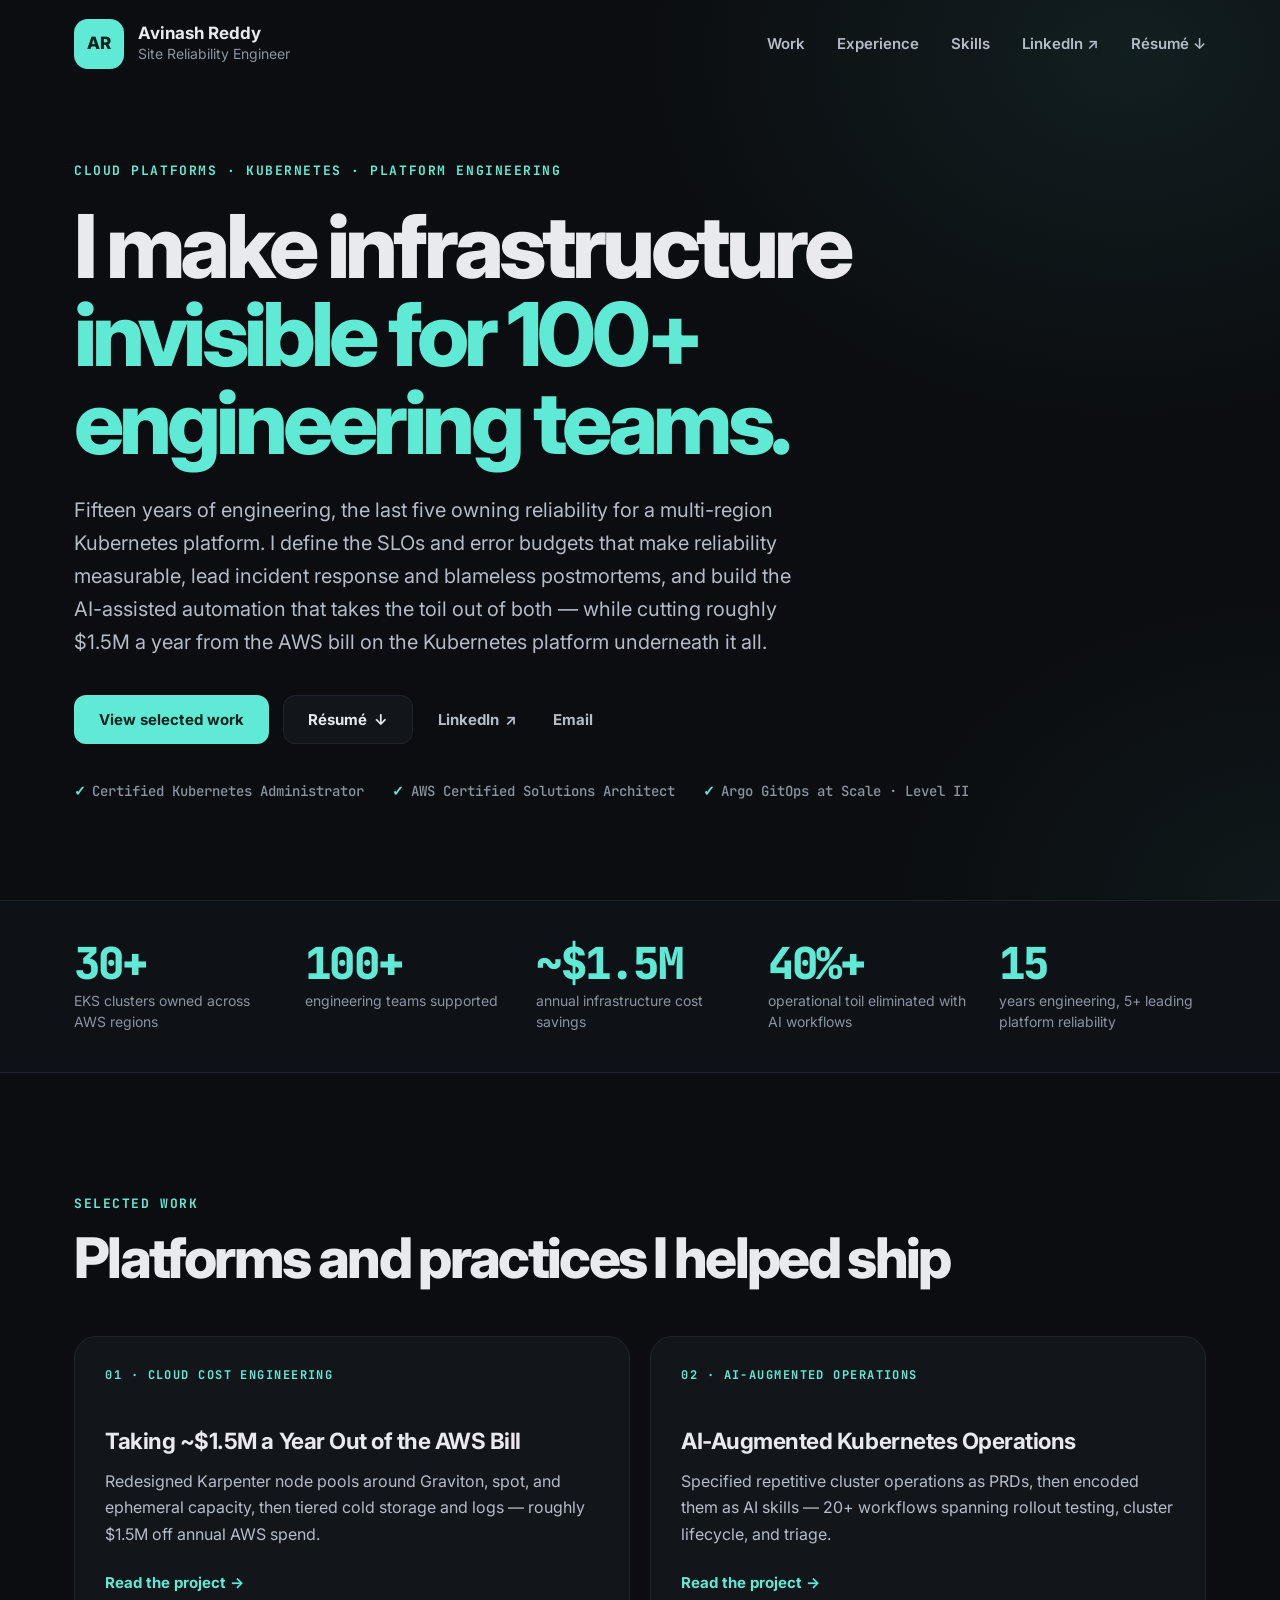
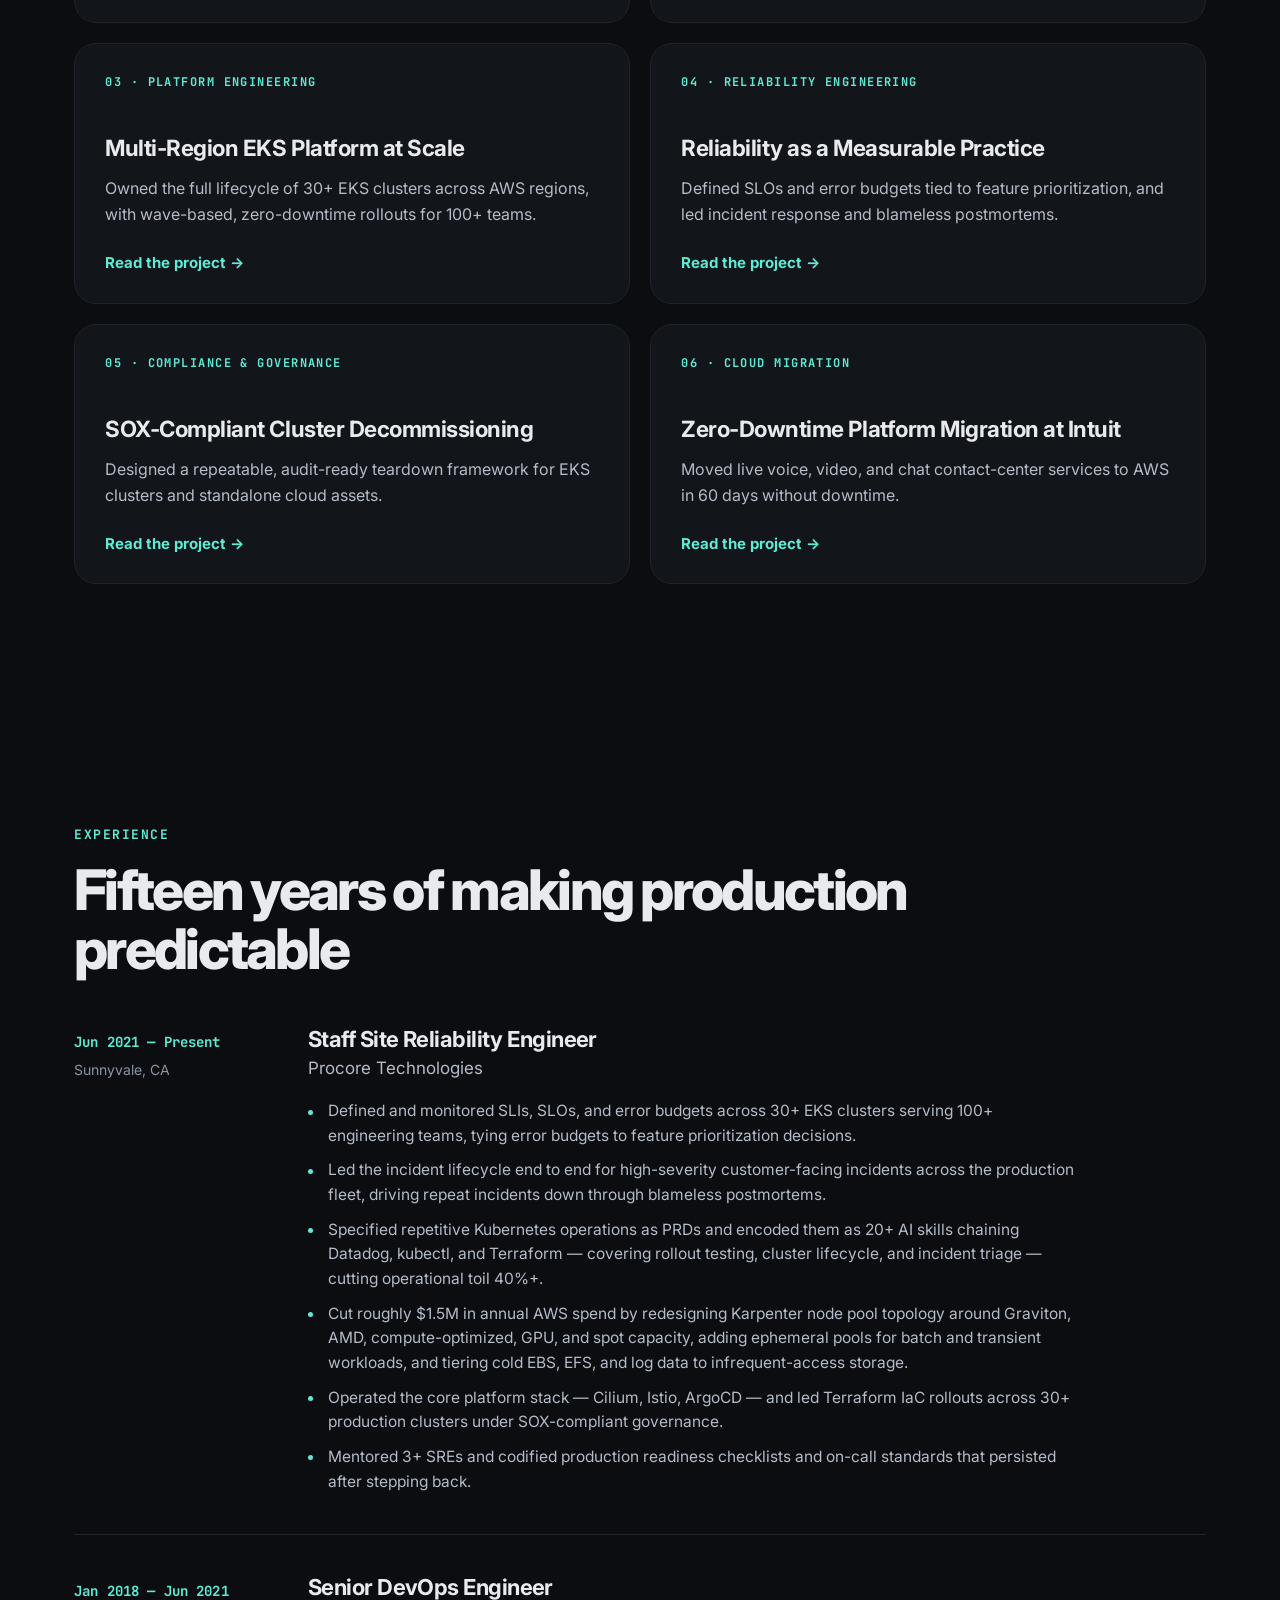
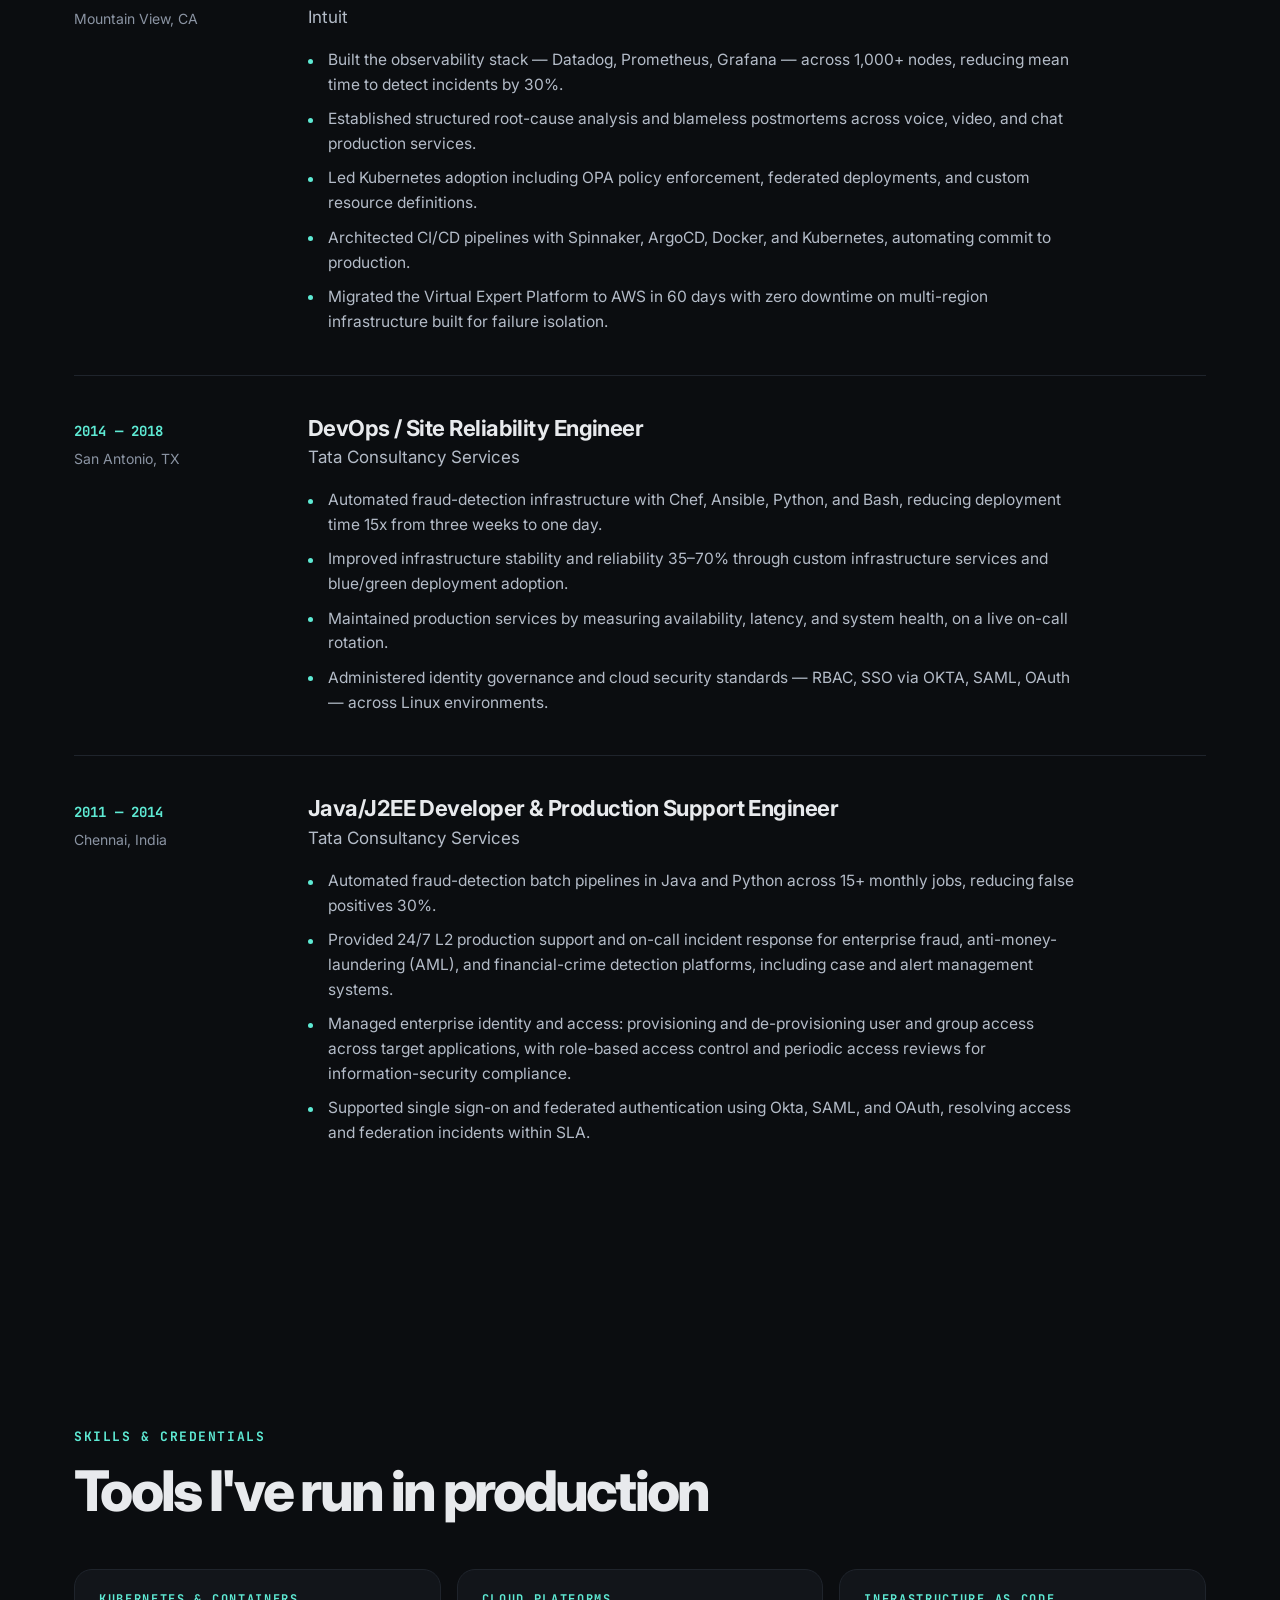
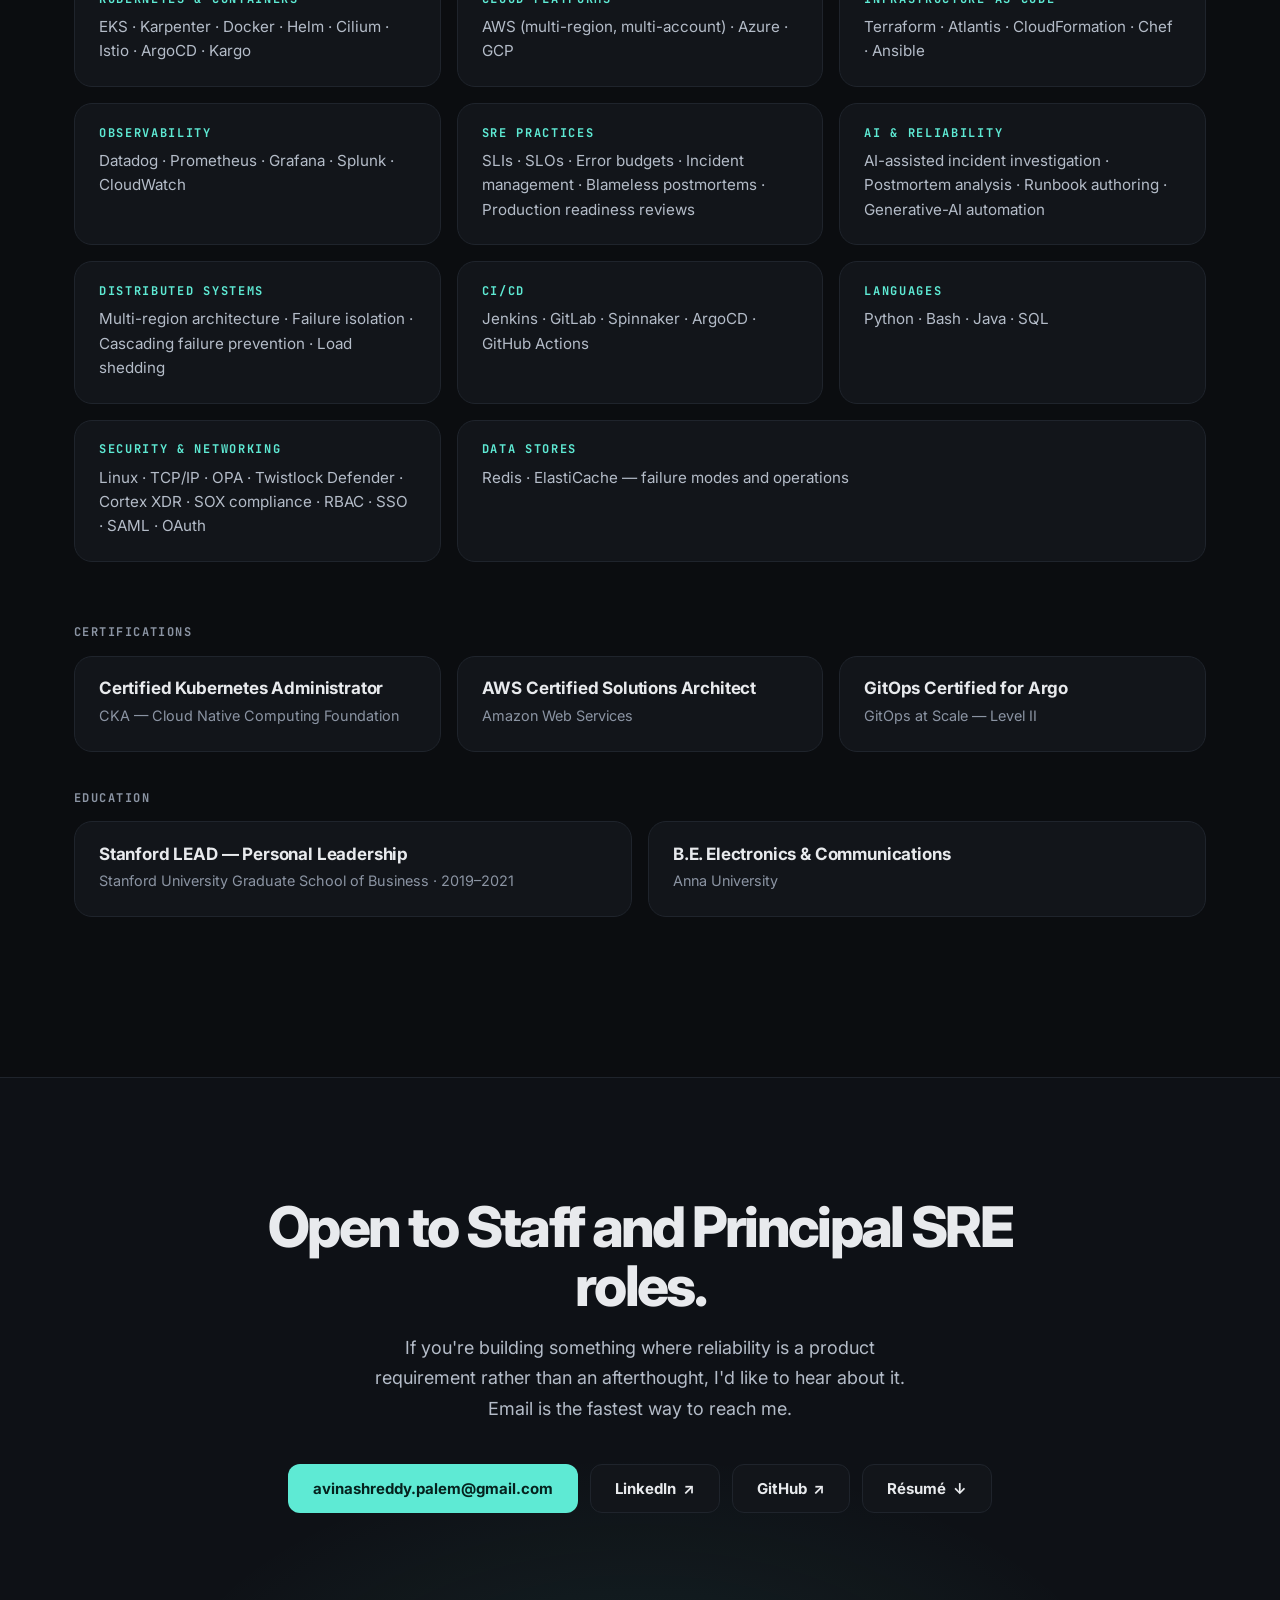
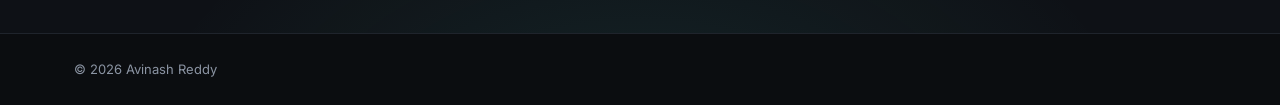
==== commit 8123554e: "Update portfolio: cost and AI K8s case studies, skills and experience edits" ====
--- a/index.html
+++ b/index.html
@@ -95,7 +95,7 @@
       </h1>
 
       <p class="hero__lede reveal">
-        Fifteen years of engineering, the last five at Staff scope. I define the SLOs and error budgets
+        Fifteen years of engineering, the last five owning reliability for a multi-region Kubernetes platform. I define the SLOs and error budgets
         that make reliability measurable, lead incident response and blameless postmortems, and build
         the AI-assisted automation that takes the toil out of both — while cutting roughly $1.5M a year
         from the AWS bill on the Kubernetes platform underneath it all.
@@ -138,7 +138,7 @@
         </li>
         <li class="metric reveal">
           <span class="metric__fig" data-count="15" data-suffix="">15</span>
-          <span class="metric__label">years engineering, 5+ at Staff scope</span>
+          <span class="metric__label">years engineering, 5+ leading platform reliability</span>
         </li>
       </ul>
     </div>
@@ -259,7 +259,7 @@
           </div>
           <div class="role__body">
             <h3 class="role__title">DevOps / Site Reliability Engineer</h3>
-            <p class="role__co">Tata Consultancy Services <span class="role__client">— Client: USAA</span></p>
+            <p class="role__co">Tata Consultancy Services</p>
             <ul class="role__points">
               <li>Automated fraud-detection infrastructure with Chef, Ansible, Python, and Bash, reducing deployment time 15x from three weeks to one day.</li>
               <li>Improved infrastructure stability and reliability 35–70% through custom infrastructure services and blue/green deployment adoption.</li>
@@ -279,7 +279,9 @@
             <p class="role__co">Tata Consultancy Services</p>
             <ul class="role__points">
               <li>Automated fraud-detection batch pipelines in Java and Python across 15+ monthly jobs, reducing false positives 30%.</li>
-              <li>Provided 24/7 L2 production support and on-call incident response for mission-critical financial crime detection systems.</li>
+              <li>Provided 24/7 L2 production support and on-call incident response for enterprise fraud, anti-money-laundering (AML), and financial-crime detection platforms, including case and alert management systems.</li>
+              <li>Managed enterprise identity and access: provisioning and de-provisioning user and group access across target applications, with role-based access control and periodic access reviews for information-security compliance.</li>
+              <li>Supported single sign-on and federated authentication using Okta, SAML, and OAuth, resolving access and federation incidents within SLA.</li>
             </ul>
           </div>
         </li>
@@ -297,7 +299,7 @@
       </header>
 
       <div class="skills reveal">
-        <div class="skill"><h3>Kubernetes &amp; Containers</h3><p>EKS · Karpenter · Docker · Helm · Cilium · Istio · ArgoCD</p></div>
+        <div class="skill"><h3>Kubernetes &amp; Containers</h3><p>EKS · Karpenter · Docker · Helm · Cilium · Istio · ArgoCD · Kargo</p></div>
         <div class="skill"><h3>Cloud Platforms</h3><p>AWS (multi-region, multi-account) · Azure · GCP</p></div>
         <div class="skill"><h3>Infrastructure as Code</h3><p>Terraform · Atlantis · CloudFormation · Chef · Ansible</p></div>
         <div class="skill"><h3>Observability</h3><p>Datadog · Prometheus · Grafana · Splunk · CloudWatch</p></div>
@@ -306,9 +308,8 @@
         <div class="skill"><h3>Distributed Systems</h3><p>Multi-region architecture · Failure isolation · Cascading failure prevention · Load shedding</p></div>
         <div class="skill"><h3>CI/CD</h3><p>Jenkins · GitLab · Spinnaker · ArgoCD · GitHub Actions</p></div>
         <div class="skill"><h3>Languages</h3><p>Python · Bash · Java · SQL</p></div>
-        <div class="skill"><h3>Security &amp; Networking</h3><p>Linux · TCP/IP · OPA · SOX compliance · RBAC · SSO · SAML · OAuth</p></div>
+        <div class="skill"><h3>Security &amp; Networking</h3><p>Linux · TCP/IP · OPA · Twistlock Defender · Cortex XDR · SOX compliance · RBAC · SSO · SAML · OAuth</p></div>
         <div class="skill"><h3>Data Stores</h3><p>Redis · ElastiCache — failure modes and operations</p></div>
-        <div class="skill"><h3>Languages Spoken</h3><p>English · Telugu · Tamil · Hindi</p></div>
       </div>
 
       <div class="reveal">
@@ -367,7 +368,6 @@
 <footer class="foot">
   <div class="wrap foot__inner">
     <span>© <span id="year">2026</span> Avinash Reddy</span>
-    <span>Built with plain HTML, CSS, and JavaScript. No frameworks.</span>
   </div>
 </footer>
 
--- a/css/style.css
+++ b/css/style.css
@@ -295,6 +295,15 @@
   transition: border-color 0.25s var(--ease), background 0.25s var(--ease);
 }
 .skill:hover { border-color: var(--border-hi); background: var(--card-hi); }
+/* 11 cards: let the last one fill its row so no orphan gap is left */
+@media (min-width: 1000px) {
+  .skills { grid-template-columns: repeat(3, 1fr); }
+  .skill:last-child { grid-column: span 2; }
+}
+@media (min-width: 641px) and (max-width: 999px) {
+  .skills { grid-template-columns: repeat(2, 1fr); }
+  .skill:last-child { grid-column: span 2; }
+}
 .skill h3 {
   font-size: 0.75rem; font-weight: 700; letter-spacing: 0.14em; text-transform: uppercase;
   color: var(--accent); margin-bottom: 0.55rem;
